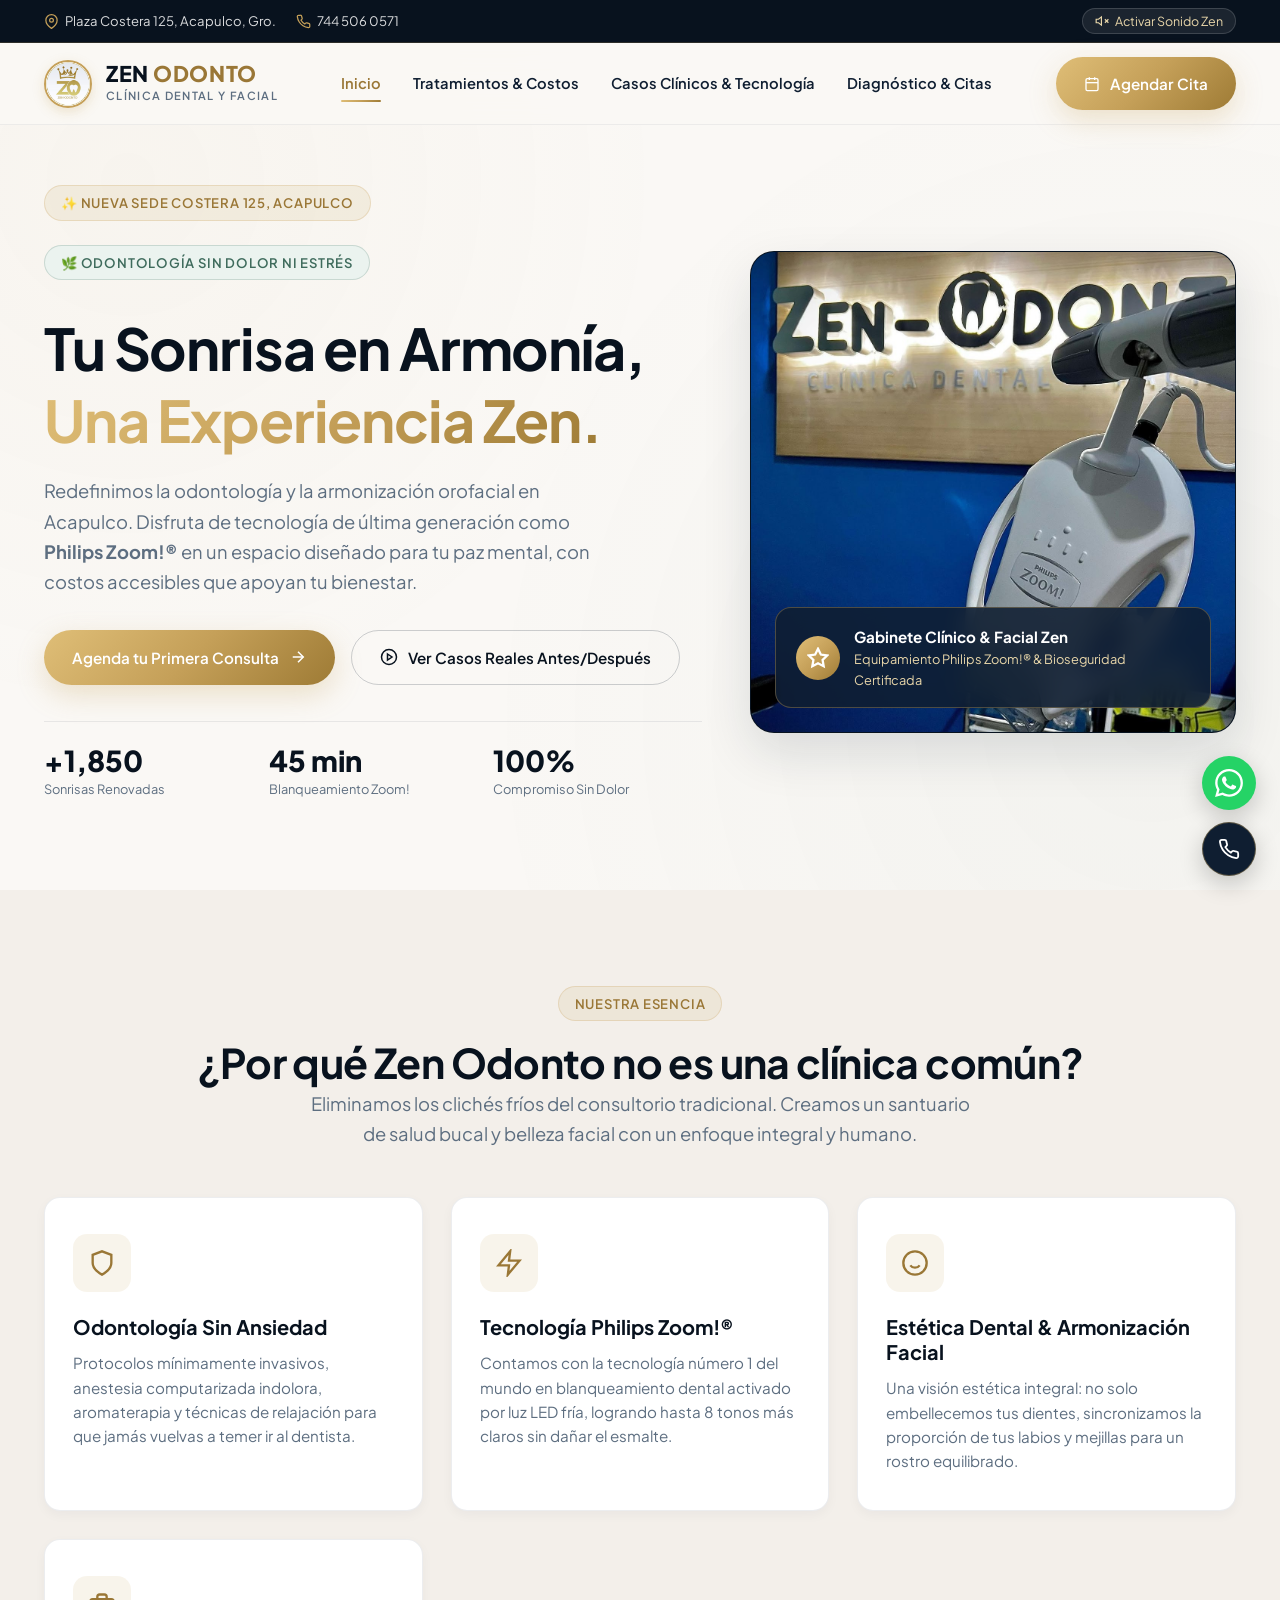
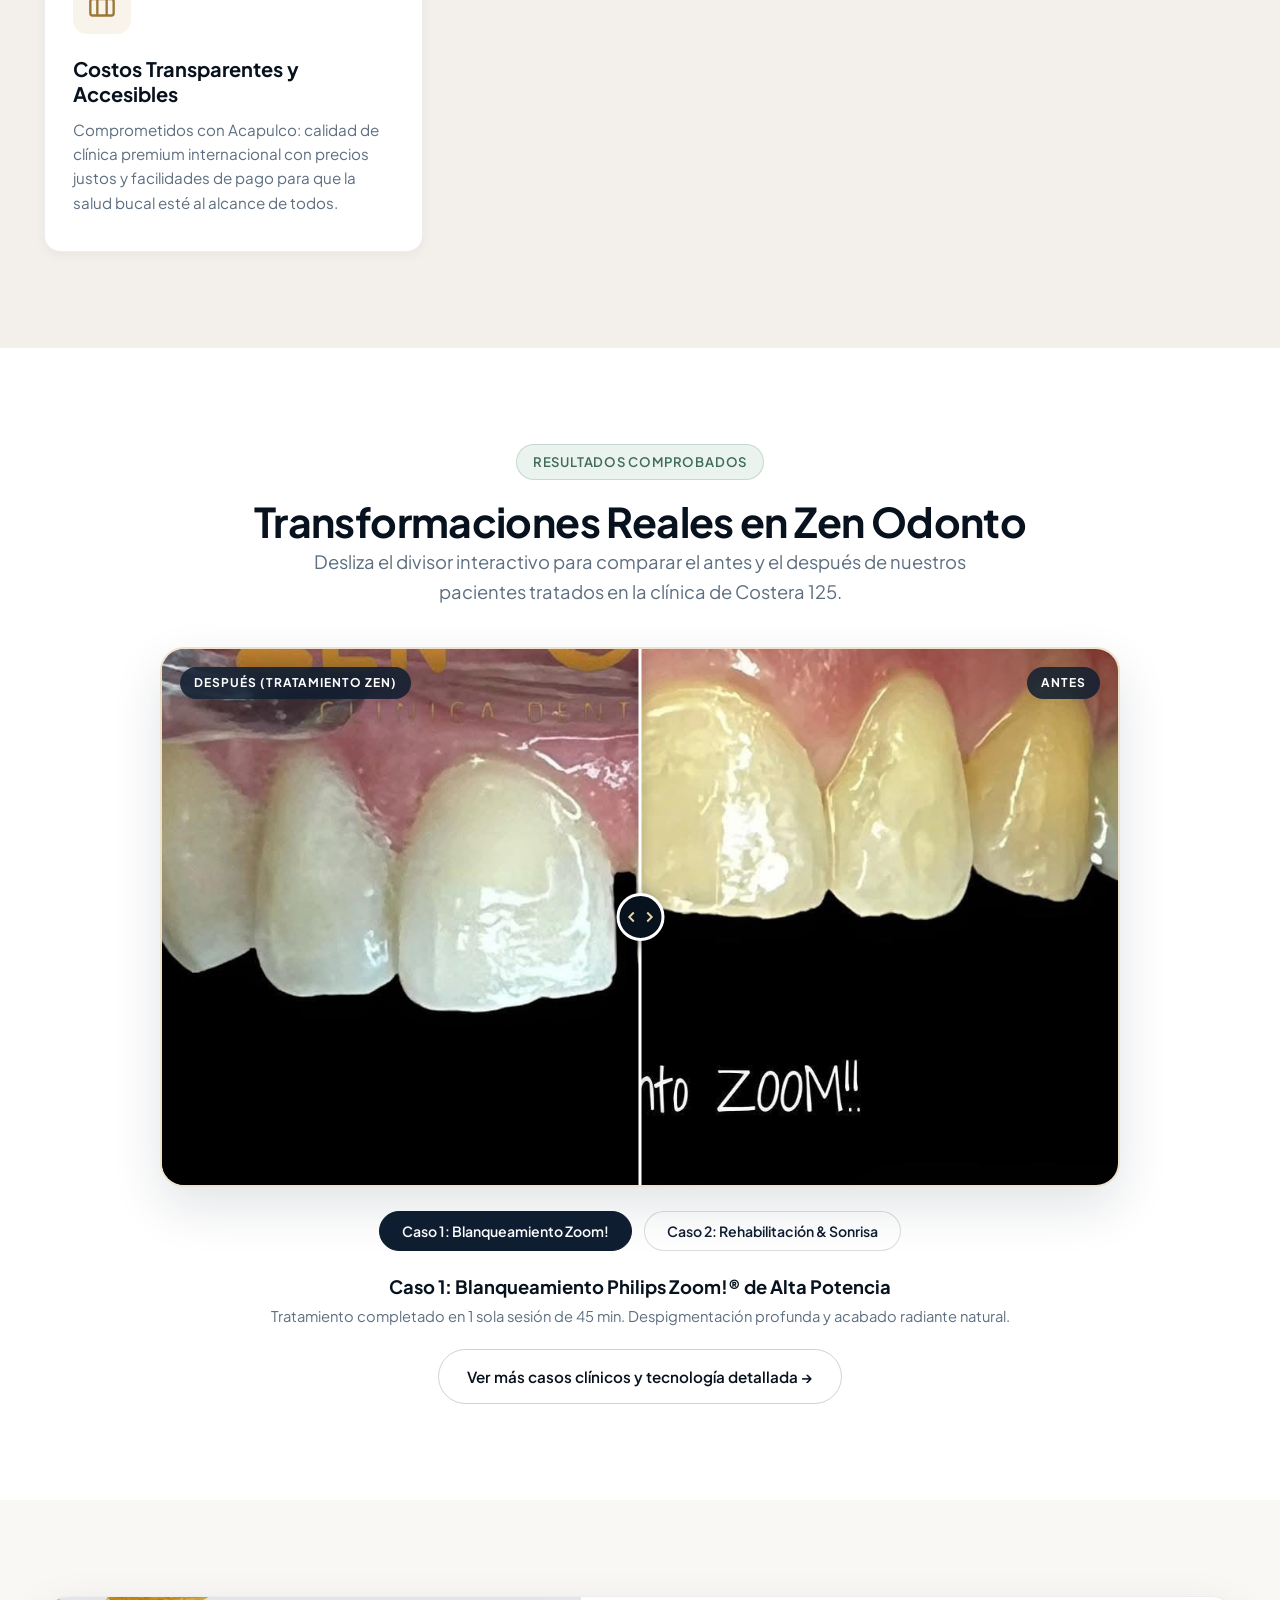
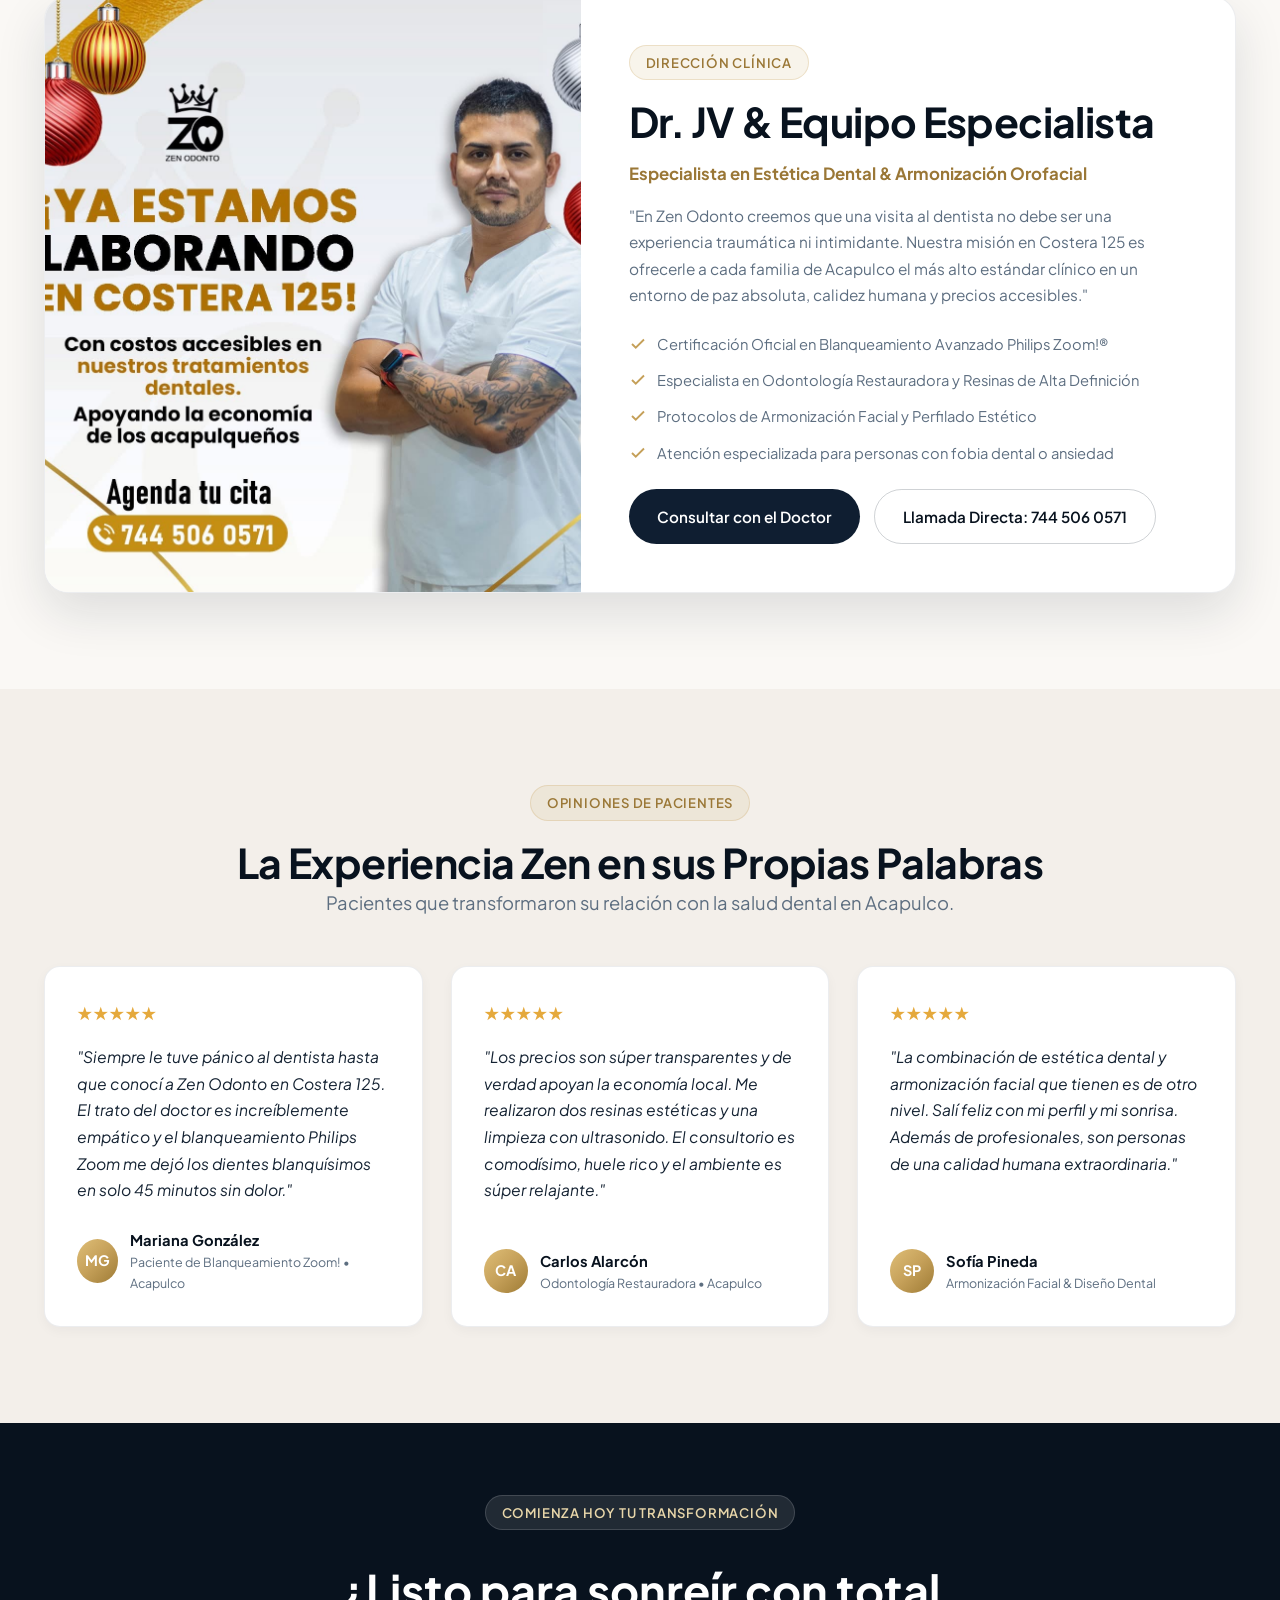
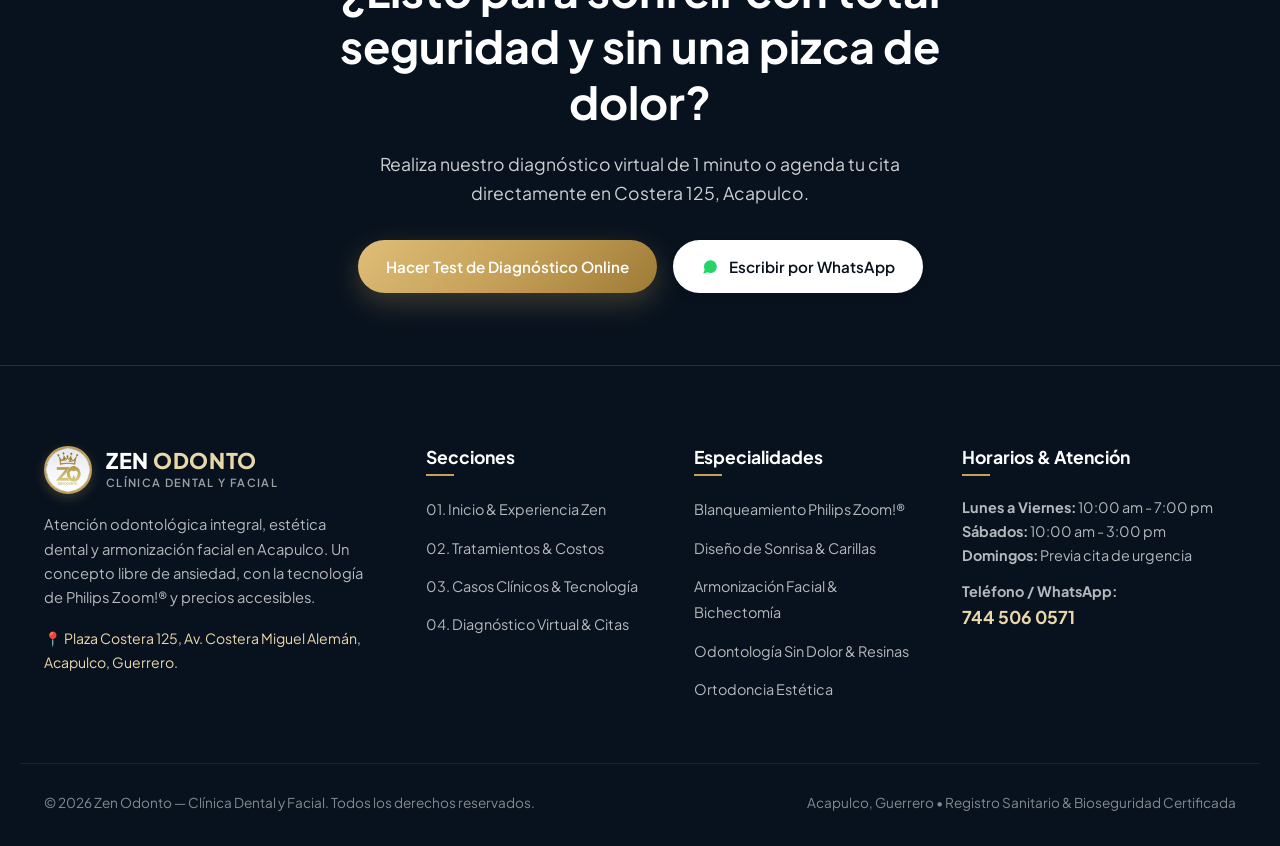
==== index.html @ e6a9284e "feat: initial commit Zen Odonto clinic website with 4 sections, interactive sliders, quote calculato" ====
<!DOCTYPE html>
<html lang="es">
<head>
  <meta charset="UTF-8">
  <meta name="viewport" content="width=device-width, initial-scale=1.0">
  <title>Zen Odonto | Clínica Dental y Facial en Acapulco — Odontología Sin Ansiedad</title>
  <meta name="description" content="Zen Odonto en Costera 125, Acapulco. Odontología moderna, estética dental, blanqueamiento Philips Zoom!® y armonización facial sin dolor ni ansiedad. Costos accesibles.">
  
  <!-- Google Fonts: Plus Jakarta Sans & Playfair Display -->
  <link rel="preconnect" href="https://fonts.googleapis.com">
  <link rel="preconnect" href="https://fonts.gstatic.com" crossorigin>
  <link href="https://fonts.googleapis.com/css2?family=Plus+Jakarta+Sans:wght@300;400;500;600;700;800&family=Playfair+Display:ital,wght@0,600;0,700;1,400&display=swap" rel="stylesheet">
  
  <!-- Master Styles -->
  <link rel="stylesheet" href="assets/css/styles.css">
  <link rel="icon" type="image/jpeg" href="assets/images/logo.jpg">
</head>
<body>

  <!-- Top Announcement Bar -->
  <div class="top-notice-bar">
    <div class="container top-notice-content">
      <div class="notice-items">
        <div class="notice-item">
          <svg width="15" height="15" viewBox="0 0 24 24" fill="none" stroke="currentColor" stroke-width="2"><path d="M21 10c0 7-9 13-9 13s-9-6-9-13a9 9 0 0 1 18 0z"/><circle cx="12" cy="10" r="3"/></svg>
          <span>Plaza Costera 125, Acapulco, Gro.</span>
        </div>
        <div class="notice-item">
          <svg width="15" height="15" viewBox="0 0 24 24" fill="none" stroke="currentColor" stroke-width="2"><path d="M22 16.92v3a2 2 0 0 1-2.18 2 19.79 19.79 0 0 1-8.63-3.07 19.5 19.5 0 0 1-6-6 19.79 19.79 0 0 1-3.07-8.67A2 2 0 0 1 4.11 2h3a2 2 0 0 1 2 1.72 12.84 12.84 0 0 0 .7 2.81 2 2 0 0 1-.45 2.11L8.09 9.91a16 16 0 0 0 6 6l1.27-1.27a2 2 0 0 1 2.11-.45 12.84 12.84 0 0 0 2.81.7A2 2 0 0 1 22 16.92z"/></svg>
          <a href="tel:7445060571">744 506 0571</a>
        </div>
      </div>
      <button class="notice-sound-toggle" id="zenSoundToggle" title="Activa sonidos relajantes de armonía 432Hz">
        <svg width="14" height="14" viewBox="0 0 24 24" fill="none" stroke="currentColor" stroke-width="2"><path d="M11 5L6 9H2v6h4l5 4V5z"/><line x1="23" y1="9" x2="17" y2="15"/><line x1="17" y1="9" x2="23" y2="15"/></svg>
        <span>Activar Sonido Zen</span>
      </button>
    </div>
  </div>

  <!-- Navigation Bar -->
  <header class="site-navbar">
    <div class="container navbar-container">
      <a href="index.html" class="brand-wrapper">
        <img src="assets/images/logo.jpg" alt="Zen Odonto Logo" class="brand-logo-img">
        <div class="brand-text-block">
          <div class="brand-title">ZEN <span>ODONTO</span></div>
          <div class="brand-subtitle">Clínica Dental y Facial</div>
        </div>
      </a>

      <!-- Desktop Nav -->
      <nav class="nav-menu">
        <a href="index.html" class="nav-link active">Inicio</a>
        <a href="tratamientos.html" class="nav-link">Tratamientos & Costos</a>
        <a href="casos-clinicos.html" class="nav-link">Casos Clínicos & Tecnología</a>
        <a href="citas-contacto.html" class="nav-link">Diagnóstico & Citas</a>
      </nav>

      <div class="nav-actions">
        <a href="citas-contacto.html" class="btn btn-primary">
          <svg width="16" height="16" viewBox="0 0 24 24" fill="none" stroke="currentColor" stroke-width="2"><rect x="3" y="4" width="18" height="18" rx="2" ry="2"/><line x1="16" y1="2" x2="16" y2="6"/><line x1="8" y1="2" x2="8" y2="6"/><line x1="3" y1="10" x2="21" y2="10"/></svg>
          <span>Agendar Cita</span>
        </a>
        <button class="hamburger-btn" aria-label="Abrir Menú">
          <svg width="26" height="26" viewBox="0 0 24 24" fill="none" stroke="currentColor" stroke-width="2"><line x1="3" y1="12" x2="21" y2="12"/><line x1="3" y1="6" x2="21" y2="6"/><line x1="3" y1="18" x2="21" y2="18"/></svg>
        </button>
      </div>
    </div>
  </header>

  <!-- Mobile Menu Drawer -->
  <div class="mobile-overlay"></div>
  <aside class="mobile-drawer">
    <div class="drawer-header">
      <div class="brand-wrapper">
        <img src="assets/images/logo.jpg" alt="Zen Odonto" class="brand-logo-img">
        <div class="brand-text-block">
          <div class="brand-title">ZEN <span>ODONTO</span></div>
          <div class="brand-subtitle">Clínica Dental y Facial</div>
        </div>
      </div>
      <button class="drawer-close-btn" style="background:none;border:none;cursor:pointer;color:var(--navy-deep);">
        <svg width="24" height="24" viewBox="0 0 24 24" fill="none" stroke="currentColor" stroke-width="2"><line x1="18" y1="6" x2="6" y2="18"/><line x1="6" y1="6" x2="18" y2="18"/></svg>
      </button>
    </div>
    <ul class="drawer-nav-list">
      <li><a href="index.html" class="drawer-nav-link active"><span>01. Inicio</span> <span>→</span></a></li>
      <li><a href="tratamientos.html" class="drawer-nav-link"><span>02. Tratamientos & Costos</span> <span>→</span></a></li>
      <li><a href="casos-clinicos.html" class="drawer-nav-link"><span>03. Casos Clínicos & Tecnología</span> <span>→</span></a></li>
      <li><a href="citas-contacto.html" class="drawer-nav-link"><span>04. Diagnóstico & Citas</span> <span>→</span></a></li>
    </ul>
    <div style="margin-top: auto; padding-top: 24px;">
      <a href="citas-contacto.html" class="btn btn-primary" style="width: 100%;">Reservar Cita en Costera 125</a>
      <p style="font-size: 0.8rem; color: var(--text-muted); text-align: center; margin-top: 12px;">Tel: 744 506 0571</p>
    </div>
  </aside>

  <!-- HERO SECTION -->
  <section class="hero-home">
    <div class="container hero-grid">
      <div class="hero-content-col">
        <div class="hero-tag-pills">
          <span class="zen-badge">✨ Nueva Sede Costera 125, Acapulco</span>
          <span class="zen-badge badge-sage">🌿 Odontología Sin Dolor ni Estrés</span>
        </div>
        <h1 class="heading-xl">
          Tu Sonrisa en Armonía, <br>
          <span class="hero-title-highlight">Una Experiencia Zen.</span>
        </h1>
        <p class="hero-description">
          Redefinimos la odontología y la armonización orofacial en Acapulco. Disfruta de tecnología de última generación como <strong>Philips Zoom!®</strong> en un espacio diseñado para tu paz mental, con costos accesibles que apoyan tu bienestar.
        </p>

        <div class="hero-cta-group">
          <a href="citas-contacto.html" class="btn btn-primary">
            <span>Agenda tu Primera Consulta</span>
            <svg width="18" height="18" viewBox="0 0 24 24" fill="none" stroke="currentColor" stroke-width="2"><line x1="5" y1="12" x2="19" y2="12"/><polyline points="12 5 19 12 12 19"/></svg>
          </a>
          <a href="casos-clinicos.html" class="btn btn-outline">
            <svg width="18" height="18" viewBox="0 0 24 24" fill="none" stroke="currentColor" stroke-width="2"><circle cx="12" cy="12" r="10"/><polygon points="10 8 16 12 10 16 10 8"/></svg>
            <span>Ver Casos Reales Antes/Después</span>
          </a>
        </div>

        <div class="hero-stats-row">
          <div class="stat-item">
            <span class="stat-num">+1,850</span>
            <span class="stat-label">Sonrisas Renovadas</span>
          </div>
          <div class="stat-item">
            <span class="stat-num">45 min</span>
            <span class="stat-label">Blanqueamiento Zoom!</span>
          </div>
          <div class="stat-item">
            <span class="stat-num">100%</span>
            <span class="stat-label">Compromiso Sin Dolor</span>
          </div>
        </div>
      </div>

      <div class="hero-visual-col">
        <div class="hero-visual-card">
          <img src="assets/images/clinic-interior.jpg" alt="Instalaciones Zen Odonto Costera 125 con Lámpara Philips Zoom" class="hero-main-img">
          <div class="hero-floating-badge">
            <div class="badge-icon-box">
              <svg width="22" height="22" viewBox="0 0 24 24" fill="none" stroke="currentColor" stroke-width="2.5"><polygon points="12 2 15.09 8.26 22 9.27 17 14.14 18.18 21.02 12 17.77 5.82 21.02 7 14.14 2 9.27 8.91 8.26 12 2"/></svg>
            </div>
            <div>
              <div class="badge-text-title">Gabinete Clínico & Facial Zen</div>
              <div class="badge-text-sub">Equipamiento Philips Zoom!® & Bioseguridad Certificada</div>
            </div>
          </div>
        </div>
      </div>
    </div>
  </section>

  <!-- FILOSOFÍA ZEN: 4 PILARES QUE NOS DIFERENCIAN -->
  <section class="section-padding" style="background: var(--canvas-alt);">
    <div class="container">
      <div class="text-center">
        <span class="zen-badge">Nuestra Esencia</span>
        <h2 class="heading-lg">¿Por qué Zen Odonto no es una clínica común?</h2>
        <p class="lead-text">
          Eliminamos los clichés fríos del consultorio tradicional. Creamos un santuario de salud bucal y belleza facial con un enfoque integral y humano.
        </p>
      </div>

      <div class="zen-pillars-grid">
        <div class="pillar-card">
          <div class="pillar-icon-box">
            <svg width="28" height="28" viewBox="0 0 24 24" fill="none" stroke="currentColor" stroke-width="2"><path d="M12 22s8-4 8-10V5l-8-3-8 3v7c0 6 8 10 8 10z"/></svg>
          </div>
          <h3 class="pillar-title">Odontología Sin Ansiedad</h3>
          <p class="pillar-desc">
            Protocolos mínimamente invasivos, anestesia computarizada indolora, aromaterapia y técnicas de relajación para que jamás vuelvas a temer ir al dentista.
          </p>
        </div>

        <div class="pillar-card">
          <div class="pillar-icon-box">
            <svg width="28" height="28" viewBox="0 0 24 24" fill="none" stroke="currentColor" stroke-width="2"><polygon points="13 2 3 14 12 14 11 22 21 10 12 10 13 2"/></svg>
          </div>
          <h3 class="pillar-title">Tecnología Philips Zoom!®</h3>
          <p class="pillar-desc">
            Contamos con la tecnología número 1 del mundo en blanqueamiento dental activado por luz LED fría, logrando hasta 8 tonos más claros sin dañar el esmalte.
          </p>
        </div>

        <div class="pillar-card">
          <div class="pillar-icon-box">
            <svg width="28" height="28" viewBox="0 0 24 24" fill="none" stroke="currentColor" stroke-width="2"><circle cx="12" cy="12" r="10"/><path d="M8 14s1.5 2 4 2 4-2 4-2"/><line x1="9" y1="9" x2="9.01" y2="9"/><line x1="15" y1="9" x2="15.01" y2="9"/></svg>
          </div>
          <h3 class="pillar-title">Estética Dental & Armonización Facial</h3>
          <p class="pillar-desc">
            Una visión estética integral: no solo embellecemos tus dientes, sincronizamos la proporción de tus labios y mejillas para un rostro equilibrado.
          </p>
        </div>

        <div class="pillar-card">
          <div class="pillar-icon-box">
            <svg width="28" height="28" viewBox="0 0 24 24" fill="none" stroke="currentColor" stroke-width="2"><rect x="2" y="7" width="20" height="14" rx="2" ry="2"/><path d="M16 21V5a2 2 0 0 0-2-2h-4a2 2 0 0 0-2 2v16"/></svg>
          </div>
          <h3 class="pillar-title">Costos Transparentes y Accesibles</h3>
          <p class="pillar-desc">
            Comprometidos con Acapulco: calidad de clínica premium internacional con precios justos y facilidades de pago para que la salud bucal esté al alcance de todos.
          </p>
        </div>
      </div>
    </div>
  </section>

  <!-- INTERACTIVE SPOTLIGHT: ANTES Y DESPUÉS PREVIEW -->
  <section class="section-padding ba-section">
    <div class="container">
      <div class="text-center" style="margin-bottom: 40px;">
        <span class="zen-badge badge-sage">Resultados Comprobados</span>
        <h2 class="heading-lg">Transformaciones Reales en Zen Odonto</h2>
        <p class="lead-text">
          Desliza el divisor interactivo para comparar el antes y el después de nuestros pacientes tratados en la clínica de Costera 125.
        </p>
      </div>

      <div class="ba-container-wrapper">
        <div class="ba-slider-container" id="baSliderContainer">
          <img src="assets/images/case1-before.jpg" alt="Antes del tratamiento dental" class="ba-image ba-image-before">
          <div class="ba-image-after-wrap">
            <img src="assets/images/case1-after.jpg" alt="Después del tratamiento dental" class="ba-image ba-image-after">
          </div>
          <div class="ba-divider">
            <div class="ba-handle">
              <svg width="18" height="18" viewBox="0 0 24 24" fill="none" stroke="currentColor" stroke-width="2.5"><polyline points="15 18 9 12 15 6"/></svg>
              <svg width="18" height="18" viewBox="0 0 24 24" fill="none" stroke="currentColor" stroke-width="2.5"><polyline points="9 18 15 12 9 6"/></svg>
            </div>
          </div>
          <span class="ba-label ba-label-after">DESPUÉS (TRATAMIENTO ZEN)</span>
          <span class="ba-label ba-label-before">ANTES</span>
        </div>

        <div class="ba-cases-nav">
          <button class="ba-case-btn active" 
                  data-before="assets/images/case1-before.jpg" 
                  data-after="assets/images/case1-after.jpg"
                  data-title="Caso 1: Blanqueamiento Philips Zoom!® de Alta Potencia"
                  data-desc="Tratamiento completado en 1 sola sesión de 45 min. Despigmentación profunda y acabado radiante natural.">
            Caso 1: Blanqueamiento Zoom!
          </button>
          <button class="ba-case-btn" 
                  data-before="assets/images/case2-before.jpg" 
                  data-after="assets/images/case2-after.jpg"
                  data-title="Caso 2: Rehabilitación Estética & Limpieza Profunda"
                  data-desc="Corrección de encías, eliminación de sarro subgingival y aclaramiento dental integral.">
            Caso 2: Rehabilitación & Sonrisa
          </button>
        </div>

        <div style="text-align: center; margin-top: 24px;">
          <h4 id="baCaseTitle" style="font-size: 1.15rem; color: var(--navy-deep); margin-bottom: 6px;">Caso 1: Blanqueamiento Philips Zoom!® de Alta Potencia</h4>
          <p id="baCaseDesc" style="font-size: 0.92rem; color: var(--text-muted); margin-bottom: 20px;">Tratamiento completado en 1 sola sesión de 45 min. Despigmentación profunda y acabado radiante natural.</p>
          <a href="casos-clinicos.html" class="btn btn-outline">Ver más casos clínicos y tecnología detallada →</a>
        </div>
      </div>
    </div>
  </section>

  <!-- CONOCE AL DOCTOR & EQUIPO ZEN -->
  <section class="section-padding" style="background: var(--canvas-bg);">
    <div class="container">
      <div class="dr-feature-card">
        <div class="dr-img-container">
          <img src="assets/images/dr-white.jpg" alt="Doctor Especialista en Zen Odonto Costera 125 Acapulco">
        </div>
        <div class="dr-info-content">
          <span class="zen-badge">Dirección Clínica</span>
          <h2 class="heading-lg" style="margin-bottom: 12px;">Dr. JV & Equipo Especialista</h2>
          <p style="color: var(--gold-dark); font-weight: 700; font-size: 1.05rem; margin-bottom: 16px;">
            Especialista en Estética Dental & Armonización Orofacial
          </p>
          <p style="color: var(--text-muted); font-size: 0.96rem; line-height: 1.7; margin-bottom: 20px;">
            "En Zen Odonto creemos que una visita al dentista no debe ser una experiencia traumática ni intimidante. Nuestra misión en Costera 125 es ofrecerle a cada familia de Acapulco el más alto estándar clínico en un entorno de paz absoluta, calidez humana y precios accesibles."
          </p>

          <div class="dr-credentials-list">
            <div class="dr-cred-item">
              <svg width="18" height="18" viewBox="0 0 24 24" fill="none" stroke="currentColor" stroke-width="2.5"><polyline points="20 6 9 17 4 12"/></svg>
              <span>Certificación Oficial en Blanqueamiento Avanzado Philips Zoom!®</span>
            </div>
            <div class="dr-cred-item">
              <svg width="18" height="18" viewBox="0 0 24 24" fill="none" stroke="currentColor" stroke-width="2.5"><polyline points="20 6 9 17 4 12"/></svg>
              <span>Especialista en Odontología Restauradora y Resinas de Alta Definición</span>
            </div>
            <div class="dr-cred-item">
              <svg width="18" height="18" viewBox="0 0 24 24" fill="none" stroke="currentColor" stroke-width="2.5"><polyline points="20 6 9 17 4 12"/></svg>
              <span>Protocolos de Armonización Facial y Perfilado Estético</span>
            </div>
            <div class="dr-cred-item">
              <svg width="18" height="18" viewBox="0 0 24 24" fill="none" stroke="currentColor" stroke-width="2.5"><polyline points="20 6 9 17 4 12"/></svg>
              <span>Atención especializada para personas con fobia dental o ansiedad</span>
            </div>
          </div>

          <div style="display: flex; gap: 14px; flex-wrap: wrap;">
            <a href="citas-contacto.html" class="btn btn-navy">Consultar con el Doctor</a>
            <a href="tel:7445060571" class="btn btn-outline">Llamada Directa: 744 506 0571</a>
          </div>
        </div>
      </div>
    </div>
  </section>

  <!-- TESTIMONIOS VERIFICADOS DE PACIENTES -->
  <section class="section-padding" style="background: var(--canvas-alt);">
    <div class="container">
      <div class="text-center" style="margin-bottom: 48px;">
        <span class="zen-badge">Opiniones de Pacientes</span>
        <h2 class="heading-lg">La Experiencia Zen en sus Propias Palabras</h2>
        <p class="lead-text">Pacientes que transformaron su relación con la salud dental en Acapulco.</p>
      </div>

      <div class="testimonials-grid">
        <div class="testi-card">
          <div>
            <div class="testi-stars">★★★★★</div>
            <p class="testi-quote">
              "Siempre le tuve pánico al dentista hasta que conocí a Zen Odonto en Costera 125. El trato del doctor es increíblemente empático y el blanqueamiento Philips Zoom me dejó los dientes blanquísimos en solo 45 minutos sin dolor."
            </p>
          </div>
          <div class="testi-author">
            <div class="testi-avatar">MG</div>
            <div>
              <div class="testi-author-name">Mariana González</div>
              <div class="testi-author-meta">Paciente de Blanqueamiento Zoom! • Acapulco</div>
            </div>
          </div>
        </div>

        <div class="testi-card">
          <div>
            <div class="testi-stars">★★★★★</div>
            <p class="testi-quote">
              "Los precios son súper transparentes y de verdad apoyan la economía local. Me realizaron dos resinas estéticas y una limpieza con ultrasonido. El consultorio es comodísimo, huele rico y el ambiente es súper relajante."
            </p>
          </div>
          <div class="testi-author">
            <div class="testi-avatar">CA</div>
            <div>
              <div class="testi-author-name">Carlos Alarcón</div>
              <div class="testi-author-meta">Odontología Restauradora • Acapulco</div>
            </div>
          </div>
        </div>

        <div class="testi-card">
          <div>
            <div class="testi-stars">★★★★★</div>
            <p class="testi-quote">
              "La combinación de estética dental y armonización facial que tienen es de otro nivel. Salí feliz con mi perfil y mi sonrisa. Además de profesionales, son personas de una calidad humana extraordinaria."
            </p>
          </div>
          <div class="testi-author">
            <div class="testi-avatar">SP</div>
            <div>
              <div class="testi-author-name">Sofía Pineda</div>
              <div class="testi-author-meta">Armonización Facial & Diseño Dental</div>
            </div>
          </div>
        </div>
      </div>
    </div>
  </section>

  <!-- BANNER CTA FINAL -->
  <section style="background: var(--navy-deep); color: #FFFFFF; padding: 72px 0; text-align: center;">
    <div class="container">
      <span class="zen-badge badge-dark">Comienza Hoy Tu Transformación</span>
      <h2 style="color: #FFFFFF; font-size: clamp(2rem, 3.5vw, 2.8rem); margin: 16px auto 20px; max-width: 720px;">
        ¿Listo para sonreír con total seguridad y sin una pizca de dolor?
      </h2>
      <p style="color: rgba(255, 255, 255, 0.8); font-size: 1.1rem; max-width: 600px; margin: 0 auto 32px;">
        Realiza nuestro diagnóstico virtual de 1 minuto o agenda tu cita directamente en Costera 125, Acapulco.
      </p>
      <div style="display: flex; justify-content: center; gap: 16px; flex-wrap: wrap;">
        <a href="citas-contacto.html" class="btn btn-primary">Hacer Test de Diagnóstico Online</a>
        <a href="https://wa.me/527445060571?text=Hola%20Zen%20Odonto,%20deseo%20agendar%20una%20cita%20en%20Costera%20125" target="_blank" class="btn btn-white">
          <svg width="18" height="18" viewBox="0 0 24 24" fill="#25D366"><path d="M21 11.5a8.38 8.38 0 0 1-.9 3.8 8.5 8.5 0 0 1-7.6 4.7 8.38 8.38 0 0 1-3.8-.9L3 21l1.9-5.7a8.38 8.38 0 0 1-.9-3.8 8.5 8.5 0 0 1 4.7-7.6 8.38 8.38 0 0 1 3.8-.9h.5a8.48 8.48 0 0 1 8 8v.5z"/></svg>
          <span>Escribir por WhatsApp</span>
        </a>
      </div>
    </div>
  </section>

  <!-- FOOTER -->
  <footer class="site-footer">
    <div class="container footer-grid">
      <div class="footer-brand">
        <div class="brand-wrapper">
          <img src="assets/images/logo.jpg" alt="Zen Odonto" class="brand-logo-img">
          <div class="brand-text-block">
            <div class="brand-title" style="color:#FFF;">ZEN <span style="color:var(--gold-light);">ODONTO</span></div>
            <div class="brand-subtitle" style="color:rgba(255,255,255,0.6);">Clínica Dental y Facial</div>
          </div>
        </div>
        <p>
          Atención odontológica integral, estética dental y armonización facial en Acapulco. Un concepto libre de ansiedad, con la tecnología de Philips Zoom!® y precios accesibles.
        </p>
        <div style="font-size: 0.88rem; color: var(--gold-light);">
          📍 Plaza Costera 125, Av. Costera Miguel Alemán, Acapulco, Guerrero.
        </div>
      </div>

      <div>
        <h4 class="footer-title">Secciones</h4>
        <ul class="footer-links">
          <li><a href="index.html">01. Inicio & Experiencia Zen</a></li>
          <li><a href="tratamientos.html">02. Tratamientos & Costos</a></li>
          <li><a href="casos-clinicos.html">03. Casos Clínicos & Tecnología</a></li>
          <li><a href="citas-contacto.html">04. Diagnóstico Virtual & Citas</a></li>
        </ul>
      </div>

      <div>
        <h4 class="footer-title">Especialidades</h4>
        <ul class="footer-links">
          <li><a href="tratamientos.html">Blanqueamiento Philips Zoom!®</a></li>
          <li><a href="tratamientos.html">Diseño de Sonrisa & Carillas</a></li>
          <li><a href="tratamientos.html">Armonización Facial & Bichectomía</a></li>
          <li><a href="tratamientos.html">Odontología Sin Dolor & Resinas</a></li>
          <li><a href="tratamientos.html">Ortodoncia Estética</a></li>
        </ul>
      </div>

      <div>
        <h4 class="footer-title">Horarios & Atención</h4>
        <p style="color: rgba(255,255,255,0.7); font-size: 0.9rem; margin-bottom: 12px;">
          <strong>Lunes a Viernes:</strong> 10:00 am - 7:00 pm<br>
          <strong>Sábados:</strong> 10:00 am - 3:00 pm<br>
          <strong>Domingos:</strong> Previa cita de urgencia
        </p>
        <p style="font-size: 0.9rem; color: rgba(255,255,255,0.7);">
          <strong>Teléfono / WhatsApp:</strong><br>
          <a href="tel:7445060571" style="color: var(--gold-light); font-weight: 700; font-size: 1.1rem;">744 506 0571</a>
        </p>
      </div>
    </div>

    <div class="container footer-bottom">
      <div>&copy; 2026 Zen Odonto — Clínica Dental y Facial. Todos los derechos reservados.</div>
      <div>Acapulco, Guerrero • Registro Sanitario & Bioseguridad Certificada</div>
    </div>
  </footer>

  <!-- FLOATING ACTIONS -->
  <div class="floating-actions">
    <a href="https://wa.me/527445060571?text=Hola%20Zen%20Odonto,%20quisiera%20pedir%20informes%20de%20sus%20servicios" target="_blank" class="float-btn float-whatsapp" aria-label="WhatsApp Zen Odonto">
      <svg width="28" height="28" viewBox="0 0 24 24" fill="currentColor"><path d="M.057 24l1.687-6.163c-1.041-1.804-1.588-3.849-1.587-5.946.003-6.556 5.338-11.891 11.893-11.891 3.181.001 6.167 1.24 8.413 3.488 2.245 2.248 3.481 5.236 3.48 8.414-.003 6.557-5.338 11.892-11.893 11.892-1.99-.001-3.951-.5-5.688-1.448l-6.305 1.654zm6.597-3.807c1.676.995 3.276 1.591 5.392 1.592 5.448 0 9.886-4.434 9.889-9.885.002-5.462-4.415-9.89-9.881-9.892-5.452 0-9.887 4.434-9.889 9.884-.001 2.225.651 3.891 1.746 5.634l-.999 3.648 3.742-.981zm11.387-5.464c-.074-.124-.272-.198-.57-.347-.297-.149-1.758-.868-2.031-.967-.272-.099-.47-.149-.669.149-.198.297-.768.967-.941 1.165-.173.198-.347.223-.644.074-.297-.149-1.255-.462-2.39-1.475-.883-.788-1.48-1.761-1.653-2.059-.173-.297-.018-.458.13-.606.134-.133.297-.347.446-.521.151-.172.2-.296.3-.495.099-.198.05-.372-.025-.521-.075-.148-.669-1.611-.916-2.206-.242-.579-.487-.501-.669-.51l-.57-.01c-.198 0-.52.074-.792.372s-1.04 1.016-1.04 2.479 1.065 2.876 1.213 3.074c.149.198 2.095 3.2 5.076 4.487.709.306 1.263.489 1.694.626.712.226 1.36.194 1.872.118.571-.085 1.758-.719 2.006-1.413.248-.695.248-1.29.173-1.414z"/></svg>
      <span class="float-tooltip">Hablar por WhatsApp</span>
    </a>
    <a href="tel:7445060571" class="float-btn float-call" aria-label="Llamar a Zen Odonto">
      <svg width="22" height="22" viewBox="0 0 24 24" fill="none" stroke="currentColor" stroke-width="2"><path d="M22 16.92v3a2 2 0 0 1-2.18 2 19.79 19.79 0 0 1-8.63-3.07 19.5 19.5 0 0 1-6-6 19.79 19.79 0 0 1-3.07-8.67A2 2 0 0 1 4.11 2h3a2 2 0 0 1 2 1.72 12.84 12.84 0 0 0 .7 2.81 2 2 0 0 1-.45 2.11L8.09 9.91a16 16 0 0 0 6 6l1.27-1.27a2 2 0 0 1 2.11-.45 12.84 12.84 0 0 0 2.81.7A2 2 0 0 1 22 16.92z"/></svg>
      <span class="float-tooltip">Llamar: 744 506 0571</span>
    </a>
  </div>

  <!-- Scripts -->
  <script src="assets/js/main.js"></script>
  <script src="assets/js/slider.js"></script>
</body>
</html>
---- assets/css/styles.css ----
/* ==========================================================================
   ZEN ODONTO — CLÍNICA DENTAL Y FACIAL
   Design System & Master Stylesheet
   Aesthetic: Zen Organic Minimalist + Contemporary Medical Luxury
   ========================================================================== */

:root {
  /* Color Palette */
  --gold-primary: #C5A059;
  --gold-light: #E9D7AA;
  --gold-dark: #9A7736;
  --gold-gradient: linear-gradient(135deg, #DFBE77 0%, #C5A059 50%, #9E7B35 100%);
  --gold-glow: rgba(197, 160, 89, 0.35);

  --navy-deep: #08121E;
  --navy-primary: #0F1E31;
  --navy-surface: #162B45;
  --navy-border: rgba(197, 160, 89, 0.25);

  --canvas-bg: #FAF8F5;
  --canvas-alt: #F3EFEA;
  --card-bg: #FFFFFF;
  --card-border: rgba(15, 30, 49, 0.08);

  --sage-accent: #3E6B5C;
  --sage-soft: #EBF3EF;
  --sage-light: #F2F7F4;

  --text-main: #142232;
  --text-muted: #5D6E80;
  --text-light: #8E9FAA;
  --text-white: #FFFFFF;

  /* Typography */
  --font-heading: 'Plus Jakarta Sans', -apple-system, BlinkMacSystemFont, 'Segoe UI', Roboto, sans-serif;
  --font-serif: 'Playfair Display', Georgia, serif;
  --font-body: 'Plus Jakarta Sans', -apple-system, BlinkMacSystemFont, 'Segoe UI', Roboto, sans-serif;

  /* Elevations & Effects */
  --shadow-sm: 0 4px 12px rgba(15, 30, 49, 0.04);
  --shadow-md: 0 10px 30px rgba(15, 30, 49, 0.08);
  --shadow-lg: 0 20px 50px rgba(15, 30, 49, 0.12);
  --shadow-gold: 0 10px 28px rgba(197, 160, 89, 0.28);
  --glass-bg: rgba(255, 255, 255, 0.85);
  --glass-border: rgba(255, 255, 255, 0.6);
  --radius-sm: 8px;
  --radius-md: 16px;
  --radius-lg: 24px;
  --radius-pill: 9999px;

  --transition: all 0.3s cubic-bezier(0.25, 0.8, 0.25, 1);
}

/* Base Reset */
*, *::before, *::after {
  box-sizing: border-box;
  margin: 0;
  padding: 0;
}

html {
  scroll-behavior: smooth;
  font-size: 16px;
  -webkit-font-smoothing: antialiased;
}

body {
  font-family: var(--font-body);
  background-color: var(--canvas-bg);
  color: var(--text-main);
  line-height: 1.65;
  overflow-x: hidden;
  position: relative;
}

/* Background Atmosphere */
body::before {
  content: '';
  position: fixed;
  top: 0;
  left: 0;
  width: 100vw;
  height: 100vh;
  background: 
    radial-gradient(circle at 10% 20%, rgba(197, 160, 89, 0.04) 0%, transparent 40%),
    radial-gradient(circle at 90% 80%, rgba(62, 107, 92, 0.04) 0%, transparent 50%);
  pointer-events: none;
  z-index: -1;
}

img {
  max-width: 100%;
  height: auto;
  display: block;
}

a {
  text-decoration: none;
  color: inherit;
  transition: var(--transition);
}

ul {
  list-style: none;
}

button, input, select, textarea {
  font-family: inherit;
}

/* Utility Layout */
.container {
  width: 100%;
  max-width: 1240px;
  margin: 0 auto;
  padding: 0 24px;
}

.section-padding {
  padding: 96px 0;
}

.text-center { text-align: center; }
.text-gold { color: var(--gold-primary); }
.text-sage { color: var(--sage-accent); }

/* Editorial Badge */
.zen-badge {
  display: inline-flex;
  align-items: center;
  gap: 8px;
  padding: 6px 16px;
  border-radius: var(--radius-pill);
  background: rgba(197, 160, 89, 0.12);
  color: var(--gold-dark);
  font-size: 0.82rem;
  font-weight: 600;
  letter-spacing: 0.06em;
  text-transform: uppercase;
  margin-bottom: 16px;
  border: 1px solid rgba(197, 160, 89, 0.25);
}

.zen-badge.badge-sage {
  background: var(--sage-soft);
  color: var(--sage-accent);
  border-color: rgba(62, 107, 92, 0.2);
}

.zen-badge.badge-dark {
  background: rgba(255, 255, 255, 0.1);
  color: var(--gold-light);
  border-color: rgba(255, 255, 255, 0.15);
}

/* Headings */
h1, h2, h3, h4 {
  font-family: var(--font-heading);
  color: var(--navy-deep);
  font-weight: 700;
  line-height: 1.25;
}

.heading-xl {
  font-size: clamp(2.4rem, 4.5vw, 3.8rem);
  letter-spacing: -0.02em;
}

.heading-lg {
  font-size: clamp(1.9rem, 3.2vw, 2.75rem);
  letter-spacing: -0.015em;
}

.heading-md {
  font-size: clamp(1.35rem, 2vw, 1.75rem);
}

.lead-text {
  font-size: 1.15rem;
  color: var(--text-muted);
  max-width: 680px;
  margin: 0 auto;
}

/* Buttons */
.btn {
  display: inline-flex;
  align-items: center;
  justify-content: center;
  gap: 10px;
  padding: 14px 28px;
  border-radius: var(--radius-pill);
  font-size: 0.95rem;
  font-weight: 600;
  cursor: pointer;
  transition: var(--transition);
  border: none;
}

.btn-primary {
  background: var(--gold-gradient);
  color: #FFFFFF;
  box-shadow: var(--shadow-gold);
}

.btn-primary:hover {
  transform: translateY(-2px);
  box-shadow: 0 14px 32px rgba(197, 160, 89, 0.42);
  filter: brightness(1.05);
}

.btn-navy {
  background: var(--navy-primary);
  color: #FFFFFF;
}

.btn-navy:hover {
  background: var(--navy-deep);
  transform: translateY(-2px);
  box-shadow: var(--shadow-md);
}

.btn-outline {
  background: transparent;
  color: var(--navy-deep);
  border: 1.5px solid rgba(15, 30, 49, 0.2);
}

.btn-outline:hover {
  border-color: var(--gold-primary);
  color: var(--gold-dark);
  background: rgba(197, 160, 89, 0.05);
}

.btn-white {
  background: #FFFFFF;
  color: var(--navy-deep);
  box-shadow: var(--shadow-sm);
}

.btn-white:hover {
  background: var(--gold-light);
  transform: translateY(-2px);
}

/* ==========================================================================
   NAVIGATION BAR
   ========================================================================== */
.top-notice-bar {
  background: var(--navy-deep);
  color: #FFFFFF;
  padding: 8px 0;
  font-size: 0.82rem;
  border-bottom: 1px solid rgba(197, 160, 89, 0.2);
}

.top-notice-content {
  display: flex;
  justify-content: space-between;
  align-items: center;
  flex-wrap: wrap;
  gap: 12px;
}

.notice-items {
  display: flex;
  align-items: center;
  gap: 20px;
}

.notice-item {
  display: flex;
  align-items: center;
  gap: 6px;
  color: rgba(255, 255, 255, 0.85);
}

.notice-item svg {
  color: var(--gold-primary);
}

.notice-sound-toggle {
  background: rgba(255, 255, 255, 0.08);
  border: 1px solid rgba(255, 255, 255, 0.15);
  color: var(--gold-light);
  padding: 4px 12px;
  border-radius: var(--radius-pill);
  cursor: pointer;
  display: flex;
  align-items: center;
  gap: 6px;
  font-size: 0.78rem;
  transition: var(--transition);
}

.notice-sound-toggle:hover {
  background: rgba(197, 160, 89, 0.25);
  color: #FFFFFF;
}

.site-navbar {
  position: sticky;
  top: 0;
  z-index: 1000;
  background: rgba(250, 248, 245, 0.92);
  backdrop-filter: blur(20px);
  -webkit-backdrop-filter: blur(20px);
  border-bottom: 1px solid rgba(15, 30, 49, 0.06);
  padding: 14px 0;
  transition: var(--transition);
}

.site-navbar.scrolled {
  box-shadow: 0 8px 24px rgba(15, 30, 49, 0.06);
  padding: 10px 0;
}

.navbar-container {
  display: flex;
  align-items: center;
  justify-content: space-between;
  gap: 24px;
}

.brand-wrapper {
  display: flex;
  align-items: center;
  gap: 14px;
}

.brand-logo-img {
  width: 48px;
  height: 48px;
  border-radius: 50%;
  object-fit: cover;
  border: 2px solid var(--gold-primary);
  box-shadow: 0 4px 12px rgba(197, 160, 89, 0.25);
}

.brand-text-block {
  display: flex;
  flex-direction: column;
}

.brand-title {
  font-size: 1.35rem;
  font-weight: 800;
  letter-spacing: 0.03em;
  color: var(--navy-deep);
  line-height: 1.1;
  display: flex;
  align-items: center;
  gap: 4px;
}

.brand-title span {
  color: var(--gold-dark);
}

.brand-subtitle {
  font-size: 0.7rem;
  letter-spacing: 0.12em;
  text-transform: uppercase;
  color: var(--text-muted);
  font-weight: 600;
}

/* Navigation Links */
.nav-menu {
  display: flex;
  align-items: center;
  gap: 32px;
}

.nav-link {
  font-size: 0.92rem;
  font-weight: 600;
  color: var(--navy-primary);
  position: relative;
  padding: 6px 0;
}

.nav-link::after {
  content: '';
  position: absolute;
  bottom: 0;
  left: 0;
  width: 0%;
  height: 2px;
  background: var(--gold-gradient);
  transition: var(--transition);
  border-radius: 2px;
}

.nav-link:hover,
.nav-link.active {
  color: var(--gold-dark);
}

.nav-link.active::after,
.nav-link:hover::after {
  width: 100%;
}

.nav-actions {
  display: flex;
  align-items: center;
  gap: 14px;
}

.hamburger-btn {
  display: none;
  background: none;
  border: none;
  cursor: pointer;
  padding: 8px;
  color: var(--navy-deep);
}

/* Mobile Drawer */
.mobile-drawer {
  position: fixed;
  top: 0;
  right: -100%;
  width: 82%;
  max-width: 380px;
  height: 100vh;
  background: #FFFFFF;
  box-shadow: -10px 0 40px rgba(0, 0, 0, 0.18);
  z-index: 1001;
  transition: right 0.4s cubic-bezier(0.16, 1, 0.3, 1);
  padding: 32px 24px;
  display: flex;
  flex-direction: column;
}

.mobile-drawer.open {
  right: 0;
}

.mobile-overlay {
  position: fixed;
  inset: 0;
  background: rgba(8, 18, 30, 0.5);
  backdrop-filter: blur(4px);
  z-index: 1000;
  opacity: 0;
  pointer-events: none;
  transition: opacity 0.3s ease;
}

.mobile-overlay.open {
  opacity: 1;
  pointer-events: auto;
}

.drawer-header {
  display: flex;
  align-items: center;
  justify-content: space-between;
  margin-bottom: 32px;
}

.drawer-nav-list {
  display: flex;
  flex-direction: column;
  gap: 20px;
}

.drawer-nav-link {
  font-size: 1.15rem;
  font-weight: 600;
  color: var(--navy-deep);
  display: flex;
  align-items: center;
  justify-content: space-between;
  padding-bottom: 12px;
  border-bottom: 1px solid rgba(0, 0, 0, 0.05);
}

.drawer-nav-link.active {
  color: var(--gold-dark);
  font-weight: 700;
}

/* ==========================================================================
   PAGE HERO SECTIONS
   ========================================================================== */
.hero-home {
  padding: 60px 0 90px;
  position: relative;
  overflow: hidden;
}

.hero-grid {
  display: grid;
  grid-template-columns: 1.15fr 0.85fr;
  align-items: center;
  gap: 48px;
}

.hero-tag-pills {
  display: flex;
  flex-wrap: wrap;
  gap: 8px;
  margin-bottom: 16px;
}

.hero-title-highlight {
  background: var(--gold-gradient);
  -webkit-background-clip: text;
  -webkit-text-fill-color: transparent;
  display: inline-block;
}

.hero-description {
  font-size: 1.15rem;
  color: var(--text-muted);
  margin: 20px 0 32px;
  max-width: 560px;
}

.hero-cta-group {
  display: flex;
  flex-wrap: wrap;
  gap: 16px;
  margin-bottom: 36px;
}

.hero-stats-row {
  display: grid;
  grid-template-columns: repeat(3, 1fr);
  gap: 16px;
  padding-top: 24px;
  border-top: 1px solid rgba(15, 30, 49, 0.08);
}

.stat-item {
  display: flex;
  flex-direction: column;
}

.stat-num {
  font-size: 1.8rem;
  font-weight: 800;
  color: var(--navy-deep);
  line-height: 1;
}

.stat-label {
  font-size: 0.8rem;
  color: var(--text-muted);
  margin-top: 4px;
}

/* Hero Visual Composition */
.hero-visual-card {
  position: relative;
  border-radius: var(--radius-lg);
  overflow: hidden;
  box-shadow: var(--shadow-lg);
  border: 1px solid var(--card-border);
  background: var(--navy-deep);
}

.hero-main-img {
  width: 100%;
  height: 480px;
  object-fit: cover;
  transition: transform 0.6s ease;
}

.hero-visual-card:hover .hero-main-img {
  transform: scale(1.03);
}

.hero-floating-badge {
  position: absolute;
  bottom: 24px;
  left: 24px;
  right: 24px;
  background: rgba(15, 30, 49, 0.88);
  backdrop-filter: blur(12px);
  -webkit-backdrop-filter: blur(12px);
  padding: 16px 20px;
  border-radius: var(--radius-md);
  border: 1px solid rgba(197, 160, 89, 0.35);
  display: flex;
  align-items: center;
  gap: 14px;
  color: #FFFFFF;
}

.hero-floating-badge .badge-icon-box {
  width: 44px;
  height: 44px;
  border-radius: 50%;
  background: var(--gold-gradient);
  display: flex;
  align-items: center;
  justify-content: center;
  flex-shrink: 0;
  color: #FFFFFF;
}

.badge-text-title {
  font-weight: 700;
  font-size: 0.95rem;
  color: #FFFFFF;
}

.badge-text-sub {
  font-size: 0.8rem;
  color: var(--gold-light);
}

/* Page Banner (For Inner Pages) */
.page-banner {
  background: linear-gradient(135deg, var(--navy-deep) 0%, var(--navy-primary) 100%);
  color: #FFFFFF;
  padding: 72px 0 84px;
  position: relative;
  overflow: hidden;
}

.page-banner::after {
  content: '';
  position: absolute;
  top: -40%;
  right: -10%;
  width: 500px;
  height: 500px;
  border-radius: 50%;
  background: radial-gradient(circle, rgba(197, 160, 89, 0.15) 0%, transparent 70%);
  pointer-events: none;
}

.page-banner-content {
  position: relative;
  z-index: 2;
  max-width: 800px;
}

.page-banner h1 {
  color: #FFFFFF;
  margin-bottom: 16px;
}

.page-banner p {
  color: rgba(255, 255, 255, 0.8);
  font-size: 1.15rem;
}

/* ==========================================================================
   PHILOSOPHY & "EXPERIENCIA ZEN"
   ========================================================================== */
.zen-pillars-grid {
  display: grid;
  grid-template-columns: repeat(auto-fit, minmax(280px, 1fr));
  gap: 28px;
  margin-top: 48px;
}

.pillar-card {
  background: var(--card-bg);
  padding: 36px 28px;
  border-radius: var(--radius-md);
  border: 1px solid var(--card-border);
  box-shadow: var(--shadow-sm);
  transition: var(--transition);
  position: relative;
}

.pillar-card:hover {
  transform: translateY(-6px);
  box-shadow: var(--shadow-md);
  border-color: rgba(197, 160, 89, 0.3);
}

.pillar-icon-box {
  width: 58px;
  height: 58px;
  border-radius: 14px;
  background: rgba(197, 160, 89, 0.12);
  display: flex;
  align-items: center;
  justify-content: center;
  color: var(--gold-dark);
  margin-bottom: 22px;
  font-size: 1.5rem;
}

.pillar-title {
  font-size: 1.25rem;
  margin-bottom: 12px;
}

.pillar-desc {
  color: var(--text-muted);
  font-size: 0.95rem;
  line-height: 1.6;
}

/* ==========================================================================
   BEFORE & AFTER INTERACTIVE SLIDER
   ========================================================================== */
.ba-section {
  background: #FFFFFF;
}

.ba-container-wrapper {
  max-width: 960px;
  margin: 0 auto;
}

.ba-slider-container {
  position: relative;
  width: 100%;
  aspect-ratio: 16 / 9;
  max-height: 540px;
  overflow: hidden;
  border-radius: var(--radius-lg);
  box-shadow: var(--shadow-lg);
  user-select: none;
  cursor: ew-resize;
  border: 2px solid rgba(197, 160, 89, 0.3);
}

.ba-image {
  position: absolute;
  top: 0;
  left: 0;
  width: 100%;
  height: 100%;
  object-fit: cover;
  pointer-events: none;
}

.ba-image-before {
  z-index: 1;
}

.ba-image-after-wrap {
  position: absolute;
  top: 0;
  left: 0;
  width: 50%;
  height: 100%;
  overflow: hidden;
  z-index: 2;
}

.ba-image-after {
  position: absolute;
  top: 0;
  left: 0;
  width: 100%;
  height: 100%;
  max-width: none;
  object-fit: cover;
}

.ba-divider {
  position: absolute;
  top: 0;
  bottom: 0;
  left: 50%;
  width: 3px;
  background: #FFFFFF;
  box-shadow: 0 0 12px rgba(0, 0, 0, 0.4);
  z-index: 3;
  transform: translateX(-50%);
  pointer-events: none;
}

.ba-handle {
  position: absolute;
  top: 50%;
  left: 50%;
  width: 48px;
  height: 48px;
  border-radius: 50%;
  background: var(--navy-deep);
  border: 3px solid #FFFFFF;
  color: var(--gold-light);
  transform: translate(-50%, -50%);
  box-shadow: 0 4px 16px rgba(0,0,0,0.4);
  display: flex;
  align-items: center;
  justify-content: center;
  font-size: 1rem;
}

.ba-label {
  position: absolute;
  top: 18px;
  padding: 6px 14px;
  background: rgba(15, 30, 49, 0.85);
  color: #FFFFFF;
  font-size: 0.75rem;
  font-weight: 700;
  letter-spacing: 0.08em;
  text-transform: uppercase;
  border-radius: var(--radius-pill);
  backdrop-filter: blur(8px);
  z-index: 4;
}

.ba-label-before { right: 18px; }
.ba-label-after { left: 18px; }

.ba-cases-nav {
  display: flex;
  justify-content: center;
  gap: 12px;
  margin-top: 24px;
}

.ba-case-btn {
  padding: 10px 22px;
  border-radius: var(--radius-pill);
  font-weight: 600;
  font-size: 0.88rem;
  border: 1px solid rgba(15, 30, 49, 0.15);
  background: #FFFFFF;
  color: var(--navy-primary);
  cursor: pointer;
  transition: var(--transition);
}

.ba-case-btn.active {
  background: var(--navy-primary);
  color: #FFFFFF;
  border-color: var(--navy-primary);
}

/* ==========================================================================
   TREATMENTS & SPECIALTIES
   ========================================================================== */
.filters-bar {
  display: flex;
  justify-content: center;
  flex-wrap: wrap;
  gap: 10px;
  margin-bottom: 40px;
}

.filter-btn {
  padding: 10px 22px;
  border-radius: var(--radius-pill);
  background: var(--card-bg);
  border: 1px solid var(--card-border);
  color: var(--text-muted);
  font-weight: 600;
  font-size: 0.88rem;
  cursor: pointer;
  transition: var(--transition);
}

.filter-btn:hover {
  border-color: var(--gold-primary);
  color: var(--navy-deep);
}

.filter-btn.active {
  background: var(--navy-deep);
  color: #FFFFFF;
  border-color: var(--navy-deep);
}

.treatments-grid {
  display: grid;
  grid-template-columns: repeat(auto-fill, minmax(340px, 1fr));
  gap: 30px;
}

.treatment-card {
  background: var(--card-bg);
  border-radius: var(--radius-md);
  border: 1px solid var(--card-border);
  padding: 32px;
  display: flex;
  flex-direction: column;
  transition: var(--transition);
  position: relative;
  overflow: hidden;
}

.treatment-card:hover {
  transform: translateY(-6px);
  box-shadow: var(--shadow-md);
  border-color: rgba(197, 160, 89, 0.35);
}

.treatment-card.featured::before {
  content: 'TECNOLOGÍA ESTRELLA';
  position: absolute;
  top: 14px;
  right: 14px;
  background: var(--gold-gradient);
  color: #FFFFFF;
  font-size: 0.68rem;
  font-weight: 700;
  letter-spacing: 0.08em;
  padding: 4px 10px;
  border-radius: var(--radius-pill);
}

.treatment-icon-header {
  display: flex;
  align-items: center;
  justify-content: space-between;
  margin-bottom: 20px;
}

.treatment-icon {
  width: 54px;
  height: 54px;
  border-radius: 14px;
  background: var(--sage-soft);
  color: var(--sage-accent);
  display: flex;
  align-items: center;
  justify-content: center;
  font-size: 1.4rem;
}

.treatment-card.gold-icon .treatment-icon {
  background: rgba(197, 160, 89, 0.14);
  color: var(--gold-dark);
}

.treatment-title {
  font-size: 1.35rem;
  margin-bottom: 12px;
}

.treatment-desc {
  color: var(--text-muted);
  font-size: 0.93rem;
  margin-bottom: 20px;
  flex-grow: 1;
}

.treatment-meta {
  padding: 14px 0;
  border-top: 1px solid rgba(15, 30, 49, 0.06);
  border-bottom: 1px solid rgba(15, 30, 49, 0.06);
  display: flex;
  justify-content: space-between;
  font-size: 0.85rem;
  color: var(--text-muted);
  margin-bottom: 20px;
}

.treatment-meta strong {
  color: var(--navy-deep);
}

/* ==========================================================================
   TREATMENT ESTIMATOR / CALCULATOR
   ========================================================================== */
.calc-wrapper {
  background: linear-gradient(135deg, #FFFFFF 0%, #FAF8F5 100%);
  border-radius: var(--radius-lg);
  border: 1px solid rgba(197, 160, 89, 0.25);
  box-shadow: var(--shadow-lg);
  padding: 44px;
  margin-top: 56px;
}

.calc-grid {
  display: grid;
  grid-template-columns: 1.2fr 0.8fr;
  gap: 40px;
  align-items: start;
}

.calc-options-list {
  display: flex;
  flex-direction: column;
  gap: 14px;
}

.calc-checkbox-item {
  display: flex;
  align-items: center;
  justify-content: space-between;
  padding: 16px 20px;
  border-radius: var(--radius-md);
  border: 1.5px solid rgba(15, 30, 49, 0.08);
  background: #FFFFFF;
  cursor: pointer;
  transition: var(--transition);
}

.calc-checkbox-item:hover {
  border-color: var(--gold-primary);
  background: rgba(197, 160, 89, 0.02);
}

.calc-checkbox-item.checked {
  border-color: var(--gold-primary);
  background: rgba(197, 160, 89, 0.06);
}

.calc-item-left {
  display: flex;
  align-items: center;
  gap: 14px;
}

.calc-custom-check {
  width: 22px;
  height: 22px;
  border-radius: 6px;
  border: 2px solid rgba(15, 30, 49, 0.2);
  display: flex;
  align-items: center;
  justify-content: center;
  transition: var(--transition);
}

.calc-checkbox-item.checked .calc-custom-check {
  background: var(--gold-primary);
  border-color: var(--gold-primary);
  color: #FFFFFF;
}

.calc-item-name {
  font-weight: 600;
  font-size: 0.96rem;
  color: var(--navy-deep);
}

.calc-item-tag {
  font-size: 0.78rem;
  color: var(--text-muted);
}

.calc-item-price {
  font-weight: 700;
  color: var(--gold-dark);
  font-size: 1rem;
}

.calc-summary-panel {
  background: var(--navy-deep);
  color: #FFFFFF;
  border-radius: var(--radius-md);
  padding: 32px;
  border: 1px solid rgba(197, 160, 89, 0.3);
  position: sticky;
  top: 100px;
}

.calc-summary-panel h4 {
  color: #FFFFFF;
  margin-bottom: 16px;
  font-size: 1.3rem;
}

.calc-line-item {
  display: flex;
  justify-content: space-between;
  font-size: 0.88rem;
  color: rgba(255, 255, 255, 0.75);
  margin-bottom: 8px;
}

.calc-divider {
  height: 1px;
  background: rgba(255, 255, 255, 0.12);
  margin: 18px 0;
}

.calc-total-row {
  display: flex;
  justify-content: space-between;
  align-items: baseline;
  margin-bottom: 24px;
}

.calc-total-val {
  font-size: 2rem;
  font-weight: 800;
  color: var(--gold-light);
}

/* ==========================================================================
   SMILE ASSESSMENT QUIZ (DIAGNÓSTICO VIRTUAL)
   ========================================================================== */
.quiz-card {
  background: #FFFFFF;
  border-radius: var(--radius-lg);
  border: 1px solid var(--card-border);
  box-shadow: var(--shadow-lg);
  padding: 48px;
  max-width: 800px;
  margin: 0 auto;
}

.quiz-progress-bar-wrap {
  width: 100%;
  height: 8px;
  background: rgba(15, 30, 49, 0.08);
  border-radius: var(--radius-pill);
  margin-bottom: 36px;
  overflow: hidden;
}

.quiz-progress-fill {
  height: 100%;
  width: 33%;
  background: var(--gold-gradient);
  transition: width 0.4s ease;
}

.quiz-step {
  display: none;
  animation: fadeIn 0.4s ease forwards;
}

.quiz-step.active {
  display: block;
}

.quiz-options-grid {
  display: grid;
  grid-template-columns: repeat(auto-fit, minmax(220px, 1fr));
  gap: 16px;
  margin: 28px 0;
}

.quiz-option-card {
  padding: 22px 18px;
  border-radius: var(--radius-md);
  border: 2px solid rgba(15, 30, 49, 0.08);
  background: var(--canvas-bg);
  cursor: pointer;
  text-align: center;
  transition: var(--transition);
  display: flex;
  flex-direction: column;
  align-items: center;
  gap: 10px;
}

.quiz-option-card:hover {
  border-color: var(--gold-primary);
  transform: translateY(-3px);
}

.quiz-option-card.selected {
  border-color: var(--gold-primary);
  background: rgba(197, 160, 89, 0.08);
  color: var(--navy-deep);
  font-weight: 700;
}

.quiz-option-icon {
  font-size: 1.8rem;
  color: var(--gold-dark);
}

/* ==========================================================================
   SMART BOOKING & CONTACT SECTION
   ========================================================================== */
.booking-grid {
  display: grid;
  grid-template-columns: 1.15fr 0.85fr;
  gap: 40px;
}

.booking-form-card {
  background: #FFFFFF;
  border-radius: var(--radius-lg);
  border: 1px solid var(--card-border);
  box-shadow: var(--shadow-md);
  padding: 40px;
}

.form-group {
  margin-bottom: 22px;
}

.form-label {
  display: block;
  font-weight: 600;
  font-size: 0.9rem;
  color: var(--navy-deep);
  margin-bottom: 8px;
}

.form-input,
.form-select,
.form-textarea {
  width: 100%;
  padding: 14px 18px;
  border-radius: var(--radius-sm);
  border: 1.5px solid rgba(15, 30, 49, 0.12);
  background: var(--canvas-bg);
  font-size: 0.95rem;
  color: var(--text-main);
  transition: var(--transition);
}

.form-input:focus,
.form-select:focus,
.form-textarea:focus {
  outline: none;
  border-color: var(--gold-primary);
  background: #FFFFFF;
  box-shadow: 0 0 0 4px rgba(197, 160, 89, 0.15);
}

.time-slots-grid {
  display: grid;
  grid-template-columns: repeat(4, 1fr);
  gap: 10px;
}

.time-slot-btn {
  padding: 10px;
  border-radius: var(--radius-sm);
  border: 1px solid rgba(15, 30, 49, 0.1);
  background: var(--canvas-bg);
  font-size: 0.85rem;
  font-weight: 600;
  cursor: pointer;
  transition: var(--transition);
}

.time-slot-btn:hover {
  border-color: var(--gold-primary);
}

.time-slot-btn.selected {
  background: var(--navy-deep);
  color: #FFFFFF;
  border-color: var(--navy-deep);
}

.contact-info-card {
  background: var(--navy-deep);
  color: #FFFFFF;
  border-radius: var(--radius-lg);
  padding: 40px;
  border: 1px solid rgba(197, 160, 89, 0.25);
  display: flex;
  flex-direction: column;
  gap: 28px;
}

.contact-detail-row {
  display: flex;
  gap: 16px;
  align-items: flex-start;
}

.contact-icon-box {
  width: 44px;
  height: 44px;
  border-radius: 12px;
  background: rgba(197, 160, 89, 0.18);
  color: var(--gold-light);
  display: flex;
  align-items: center;
  justify-content: center;
  flex-shrink: 0;
}

.contact-text-title {
  font-weight: 700;
  font-size: 0.95rem;
  color: #FFFFFF;
  margin-bottom: 4px;
}

.contact-text-value {
  color: rgba(255, 255, 255, 0.8);
  font-size: 0.9rem;
  line-height: 1.5;
}

/* ==========================================================================
   DOCTOR PROFILE & CLINIC ATMOSPHERE
   ========================================================================== */
.dr-feature-card {
  background: #FFFFFF;
  border-radius: var(--radius-lg);
  border: 1px solid var(--card-border);
  box-shadow: var(--shadow-lg);
  overflow: hidden;
  display: grid;
  grid-template-columns: 0.9fr 1.1fr;
  align-items: center;
}

.dr-img-container {
  height: 100%;
  min-height: 420px;
  background: var(--canvas-alt);
  position: relative;
}

.dr-img-container img {
  width: 100%;
  height: 100%;
  object-fit: cover;
}

.dr-info-content {
  padding: 48px;
}

.dr-credentials-list {
  display: flex;
  flex-direction: column;
  gap: 12px;
  margin: 24px 0;
}

.dr-cred-item {
  display: flex;
  align-items: center;
  gap: 10px;
  font-size: 0.92rem;
  color: var(--text-muted);
}

.dr-cred-item svg {
  color: var(--gold-primary);
  flex-shrink: 0;
}

/* ==========================================================================
   TESTIMONIALS & TRUST
   ========================================================================== */
.testimonials-grid {
  display: grid;
  grid-template-columns: repeat(auto-fit, minmax(320px, 1fr));
  gap: 28px;
}

.testi-card {
  background: #FFFFFF;
  border-radius: var(--radius-md);
  border: 1px solid var(--card-border);
  padding: 32px;
  box-shadow: var(--shadow-sm);
  display: flex;
  flex-direction: column;
  justify-content: space-between;
}

.testi-stars {
  color: #E5A93C;
  font-size: 1.1rem;
  margin-bottom: 16px;
}

.testi-quote {
  font-style: italic;
  color: var(--text-main);
  font-size: 0.98rem;
  line-height: 1.7;
  margin-bottom: 24px;
}

.testi-author {
  display: flex;
  align-items: center;
  gap: 12px;
}

.testi-avatar {
  width: 44px;
  height: 44px;
  border-radius: 50%;
  background: var(--gold-gradient);
  color: #FFFFFF;
  display: flex;
  align-items: center;
  justify-content: center;
  font-weight: 700;
  font-size: 0.9rem;
}

.testi-author-name {
  font-weight: 700;
  font-size: 0.92rem;
  color: var(--navy-deep);
}

.testi-author-meta {
  font-size: 0.78rem;
  color: var(--text-muted);
}

/* ==========================================================================
   FOOTER
   ========================================================================== */
.site-footer {
  background: var(--navy-deep);
  color: #FFFFFF;
  padding: 80px 0 32px;
  border-top: 1px solid rgba(197, 160, 89, 0.2);
}

.footer-grid {
  display: grid;
  grid-template-columns: 1.5fr 1fr 1fr 1.2fr;
  gap: 40px;
  margin-bottom: 60px;
}

.footer-brand p {
  color: rgba(255, 255, 255, 0.7);
  font-size: 0.92rem;
  margin: 18px 0;
  max-width: 320px;
}

.footer-title {
  color: #FFFFFF;
  font-size: 1.1rem;
  margin-bottom: 20px;
  position: relative;
  padding-bottom: 8px;
}

.footer-title::after {
  content: '';
  position: absolute;
  bottom: 0;
  left: 0;
  width: 28px;
  height: 2px;
  background: var(--gold-primary);
}

.footer-links {
  display: flex;
  flex-direction: column;
  gap: 12px;
}

.footer-links a {
  color: rgba(255, 255, 255, 0.7);
  font-size: 0.9rem;
}

.footer-links a:hover {
  color: var(--gold-light);
  transform: translateX(4px);
}

.footer-bottom {
  padding-top: 28px;
  border-top: 1px solid rgba(255, 255, 255, 0.08);
  display: flex;
  justify-content: space-between;
  align-items: center;
  flex-wrap: wrap;
  gap: 16px;
  font-size: 0.85rem;
  color: rgba(255, 255, 255, 0.5);
}

/* ==========================================================================
   FLOATING SPEED ACTIONS & NOTIFICATIONS
   ========================================================================== */
.floating-actions {
  position: fixed;
  bottom: 24px;
  right: 24px;
  display: flex;
  flex-direction: column;
  gap: 12px;
  z-index: 990;
}

.float-btn {
  width: 54px;
  height: 54px;
  border-radius: 50%;
  display: flex;
  align-items: center;
  justify-content: center;
  color: #FFFFFF;
  box-shadow: 0 8px 24px rgba(0, 0, 0, 0.2);
  transition: var(--transition);
  position: relative;
}

.float-btn:hover {
  transform: translateY(-4px) scale(1.05);
}

.float-whatsapp {
  background: #25D366;
}

.float-call {
  background: var(--navy-primary);
  border: 1px solid rgba(197, 160, 89, 0.4);
}

.float-tooltip {
  position: absolute;
  right: 66px;
  background: var(--navy-deep);
  color: #FFFFFF;
  padding: 6px 12px;
  border-radius: var(--radius-sm);
  font-size: 0.78rem;
  font-weight: 600;
  white-space: nowrap;
  pointer-events: none;
  opacity: 0;
  transform: translateX(8px);
  transition: var(--transition);
  box-shadow: var(--shadow-sm);
}

.float-btn:hover .float-tooltip {
  opacity: 1;
  transform: translateX(0);
}

/* Toast */
.toast-msg {
  position: fixed;
  bottom: 30px;
  left: 50%;
  transform: translateX(-50%) translateY(100px);
  background: var(--navy-deep);
  color: #FFFFFF;
  padding: 14px 28px;
  border-radius: var(--radius-pill);
  box-shadow: var(--shadow-lg);
  border: 1px solid var(--gold-primary);
  font-size: 0.9rem;
  font-weight: 600;
  z-index: 10000;
  transition: transform 0.4s cubic-bezier(0.16, 1, 0.3, 1);
  display: flex;
  align-items: center;
  gap: 10px;
}

.toast-msg.show {
  transform: translateX(-50%) translateY(0);
}

/* Animations */
@keyframes fadeIn {
  from { opacity: 0; transform: translateY(8px); }
  to { opacity: 1; transform: translateY(0); }
}

/* ==========================================================================
   RESPONSIVE MEDIA QUERIES
   ========================================================================== */
@media (max-width: 1024px) {
  .hero-grid,
  .calc-grid,
  .booking-grid,
  .dr-feature-card {
    grid-template-columns: 1fr;
  }

  .footer-grid {
    grid-template-columns: 1fr 1fr;
  }
}

@media (max-width: 768px) {
  .nav-menu,
  .nav-actions .btn-primary {
    display: none;
  }

  .hamburger-btn {
    display: block;
  }

  .section-padding {
    padding: 64px 0;
  }

  .hero-stats-row {
    grid-template-columns: 1fr;
    gap: 16px;
  }

  .time-slots-grid {
    grid-template-columns: repeat(2, 1fr);
  }

  .footer-grid {
    grid-template-columns: 1fr;
  }
}
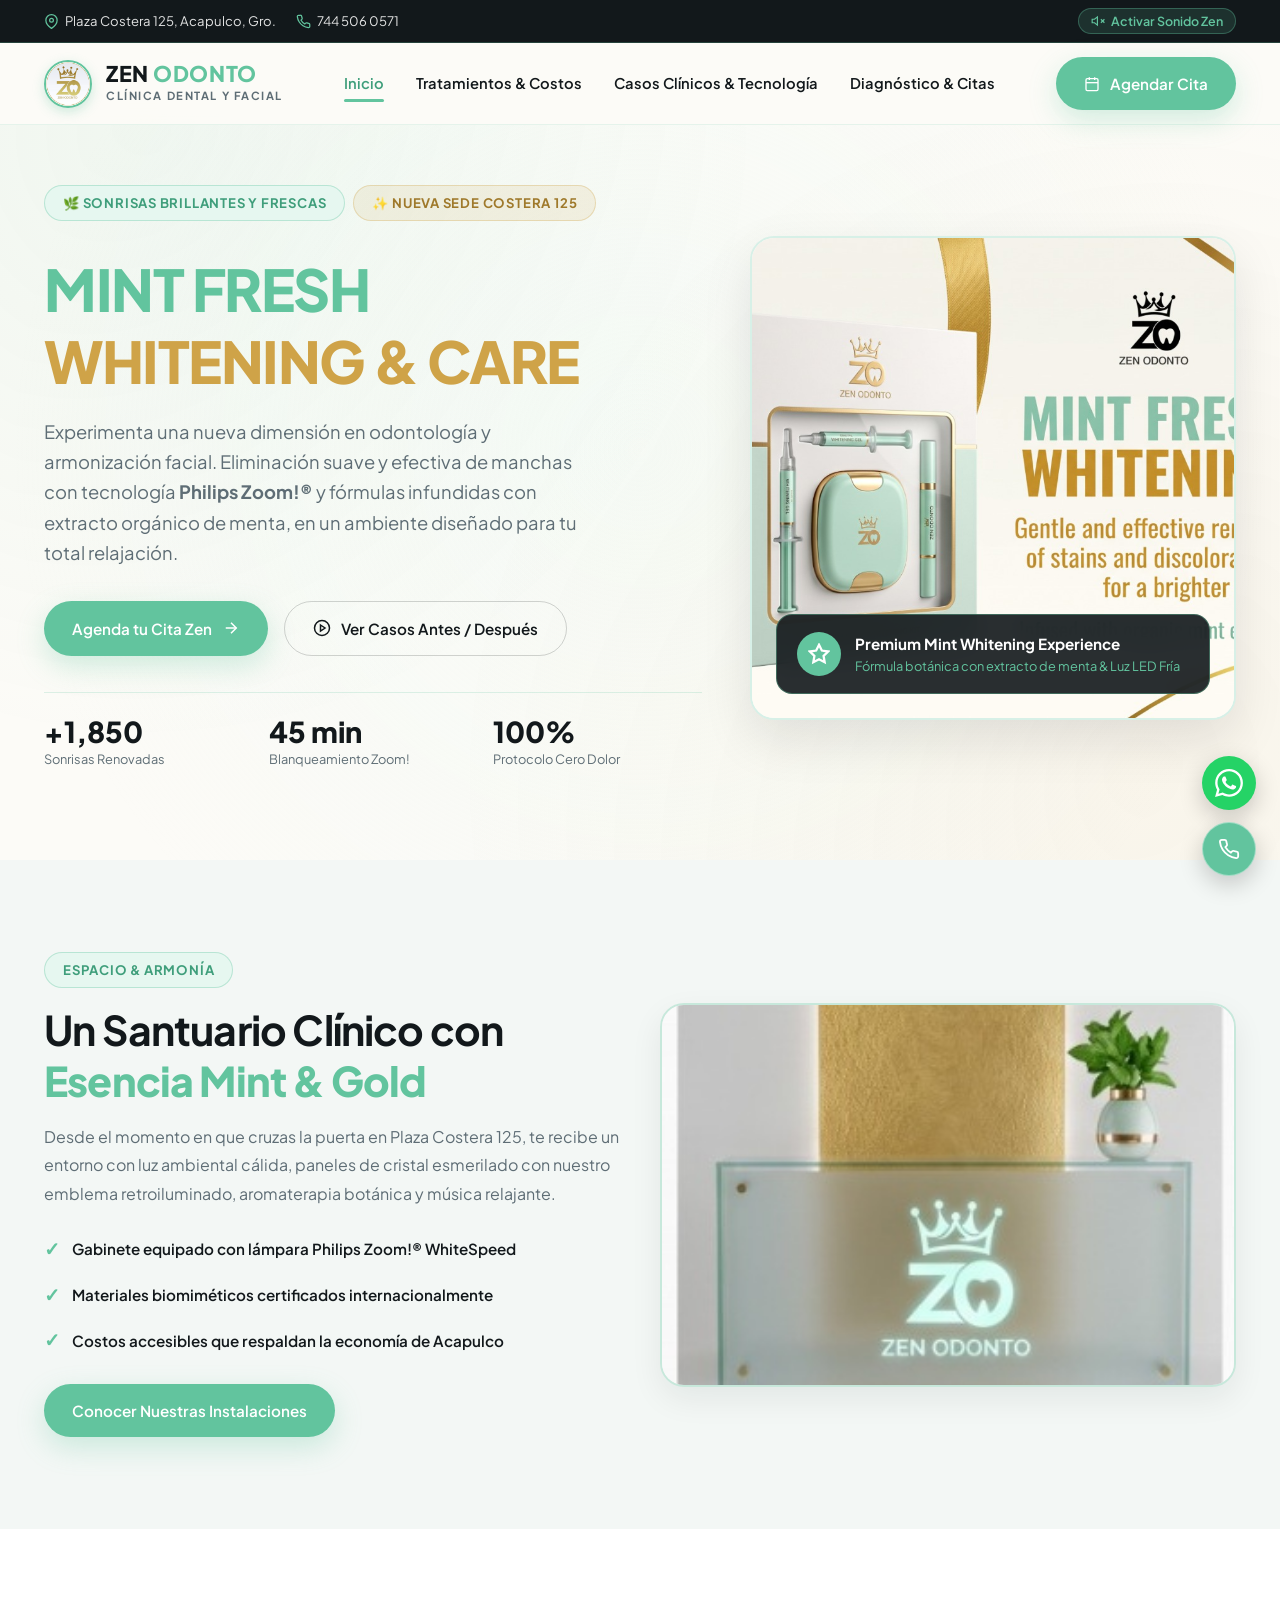
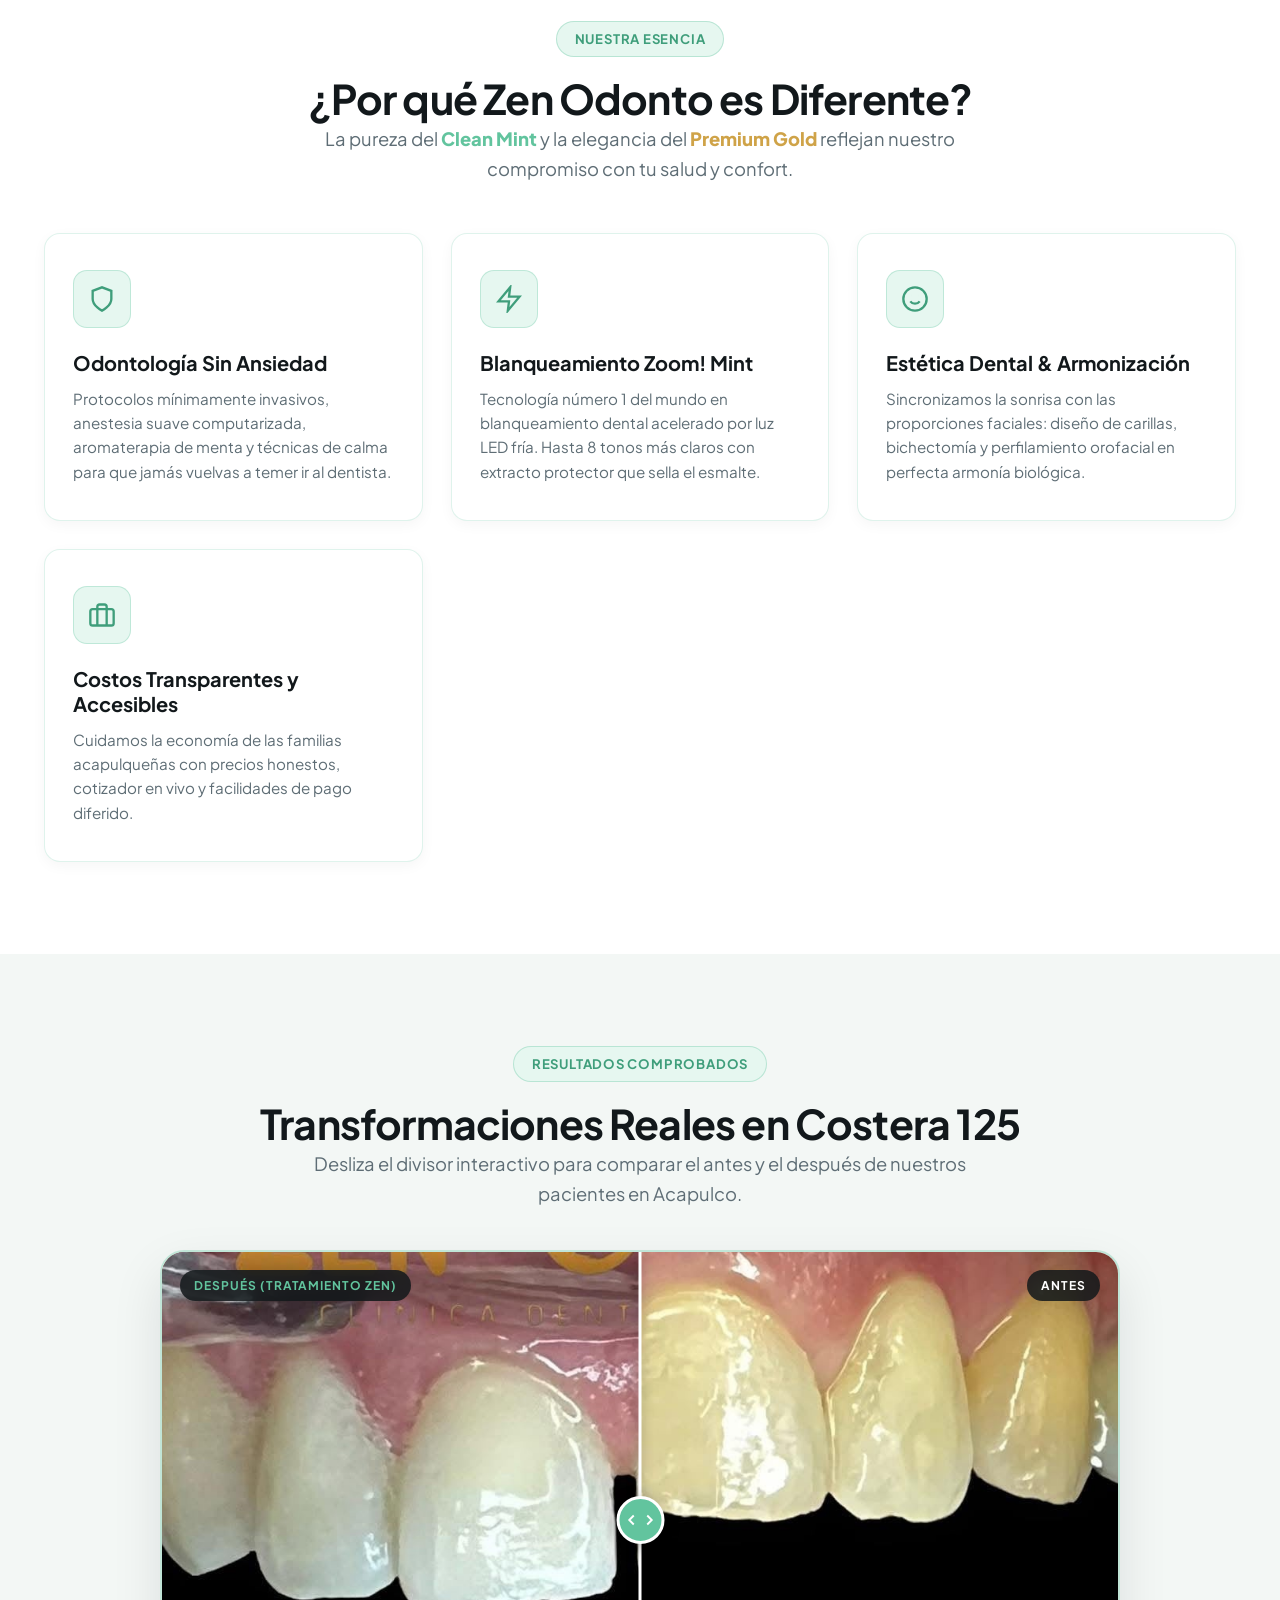
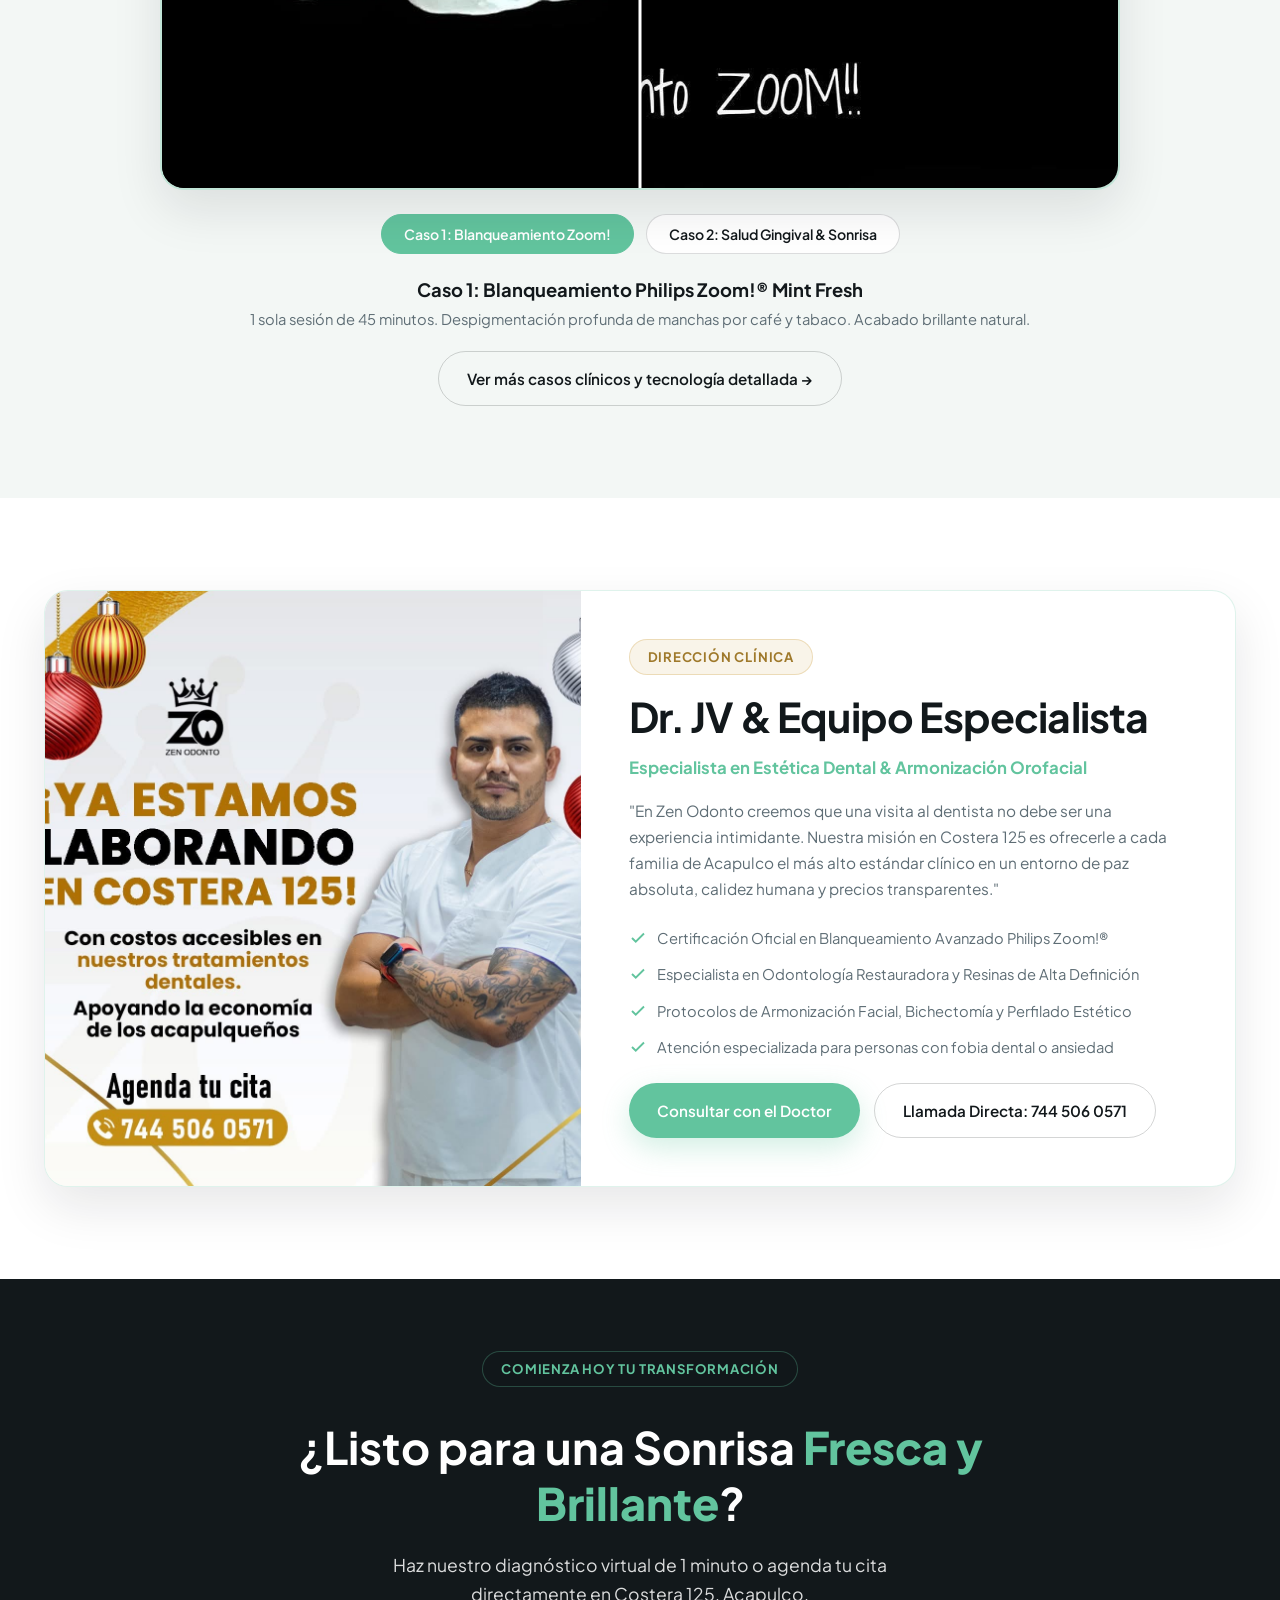
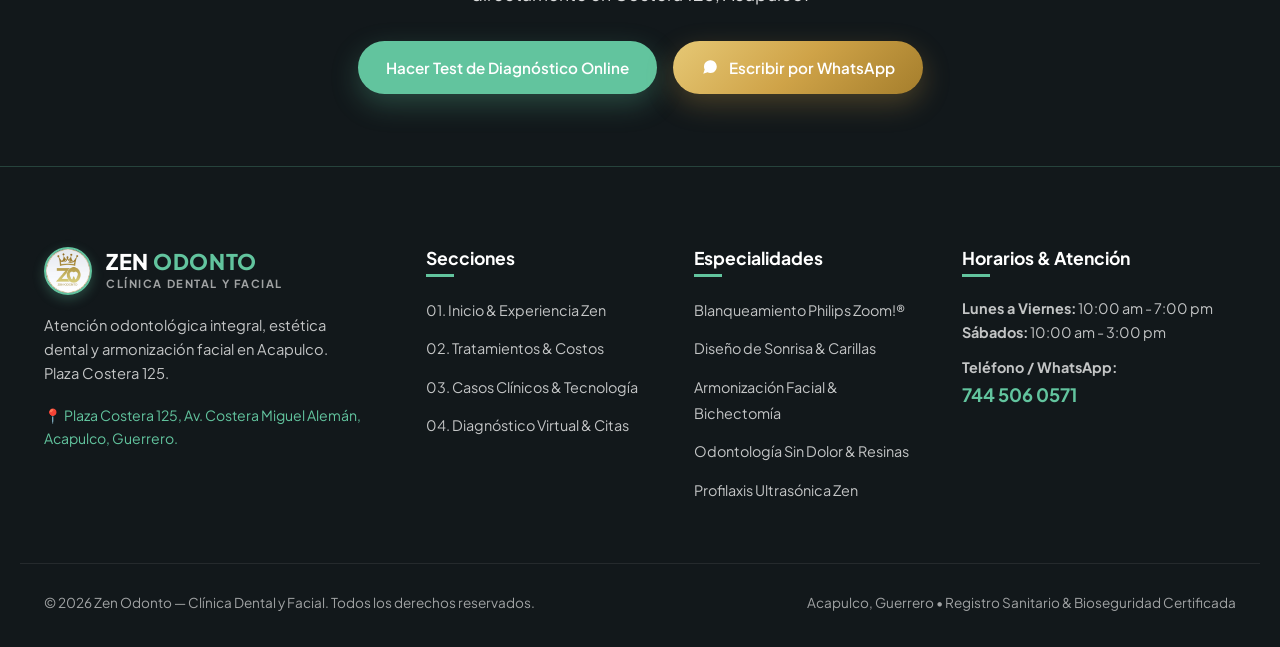
==== commit 6568be08: "style: apply official Clean Mint & Premium Gold brand guidelines, packaging and reception desk visua" ====
--- a/index.html
+++ b/index.html
@@ -3,15 +3,13 @@
 <head>
   <meta charset="UTF-8">
   <meta name="viewport" content="width=device-width, initial-scale=1.0">
-  <title>Zen Odonto | Clínica Dental y Facial en Acapulco — Odontología Sin Ansiedad</title>
-  <meta name="description" content="Zen Odonto en Costera 125, Acapulco. Odontología moderna, estética dental, blanqueamiento Philips Zoom!® y armonización facial sin dolor ni ansiedad. Costos accesibles.">
+  <title>Zen Odonto | Clínica Dental y Facial en Acapulco — Sonrisas Frescas y Brillantes</title>
+  <meta name="description" content="Zen Odonto en Costera 125, Acapulco. Odontología moderna, blanqueamiento Philips Zoom!® Mint Fresh, diseño de sonrisa y armonización orofacial sin dolor.">
   
-  <!-- Google Fonts: Plus Jakarta Sans & Playfair Display -->
   <link rel="preconnect" href="https://fonts.googleapis.com">
   <link rel="preconnect" href="https://fonts.gstatic.com" crossorigin>
-  <link href="https://fonts.googleapis.com/css2?family=Plus+Jakarta+Sans:wght@300;400;500;600;700;800&family=Playfair+Display:ital,wght@0,600;0,700;1,400&display=swap" rel="stylesheet">
+  <link href="https://fonts.googleapis.com/css2?family=Plus+Jakarta+Sans:wght@300;400;500;600;700;800&display=swap" rel="stylesheet">
   
-  <!-- Master Styles -->
   <link rel="stylesheet" href="assets/css/styles.css">
   <link rel="icon" type="image/jpeg" href="assets/images/logo.jpg">
 </head>
@@ -30,7 +28,7 @@
           <a href="tel:7445060571">744 506 0571</a>
         </div>
       </div>
-      <button class="notice-sound-toggle" id="zenSoundToggle" title="Activa sonidos relajantes de armonía 432Hz">
+      <button class="notice-sound-toggle" id="zenSoundToggle" title="Activa frecuencias relajantes de armonía a 432Hz">
         <svg width="14" height="14" viewBox="0 0 24 24" fill="none" stroke="currentColor" stroke-width="2"><path d="M11 5L6 9H2v6h4l5 4V5z"/><line x1="23" y1="9" x2="17" y2="15"/><line x1="17" y1="9" x2="23" y2="15"/></svg>
         <span>Activar Sonido Zen</span>
       </button>
@@ -57,7 +55,7 @@
       </nav>
 
       <div class="nav-actions">
-        <a href="citas-contacto.html" class="btn btn-primary">
+        <a href="citas-contacto.html" class="btn btn-mint">
           <svg width="16" height="16" viewBox="0 0 24 24" fill="none" stroke="currentColor" stroke-width="2"><rect x="3" y="4" width="18" height="18" rx="2" ry="2"/><line x1="16" y1="2" x2="16" y2="6"/><line x1="8" y1="2" x2="8" y2="6"/><line x1="3" y1="10" x2="21" y2="10"/></svg>
           <span>Agendar Cita</span>
         </a>
@@ -79,7 +77,7 @@
           <div class="brand-subtitle">Clínica Dental y Facial</div>
         </div>
       </div>
-      <button class="drawer-close-btn" style="background:none;border:none;cursor:pointer;color:var(--navy-deep);">
+      <button class="drawer-close-btn" style="background:none;border:none;cursor:pointer;color:var(--pro-black);">
         <svg width="24" height="24" viewBox="0 0 24 24" fill="none" stroke="currentColor" stroke-width="2"><line x1="18" y1="6" x2="6" y2="18"/><line x1="6" y1="6" x2="18" y2="18"/></svg>
       </button>
     </div>
@@ -90,7 +88,7 @@
       <li><a href="citas-contacto.html" class="drawer-nav-link"><span>04. Diagnóstico & Citas</span> <span>→</span></a></li>
     </ul>
     <div style="margin-top: auto; padding-top: 24px;">
-      <a href="citas-contacto.html" class="btn btn-primary" style="width: 100%;">Reservar Cita en Costera 125</a>
+      <a href="citas-contacto.html" class="btn btn-mint" style="width: 100%;">Reservar Cita en Costera 125</a>
       <p style="font-size: 0.8rem; color: var(--text-muted); text-align: center; margin-top: 12px;">Tel: 744 506 0571</p>
     </div>
   </aside>
@@ -100,69 +98,105 @@
     <div class="container hero-grid">
       <div class="hero-content-col">
         <div class="hero-tag-pills">
-          <span class="zen-badge">✨ Nueva Sede Costera 125, Acapulco</span>
-          <span class="zen-badge badge-sage">🌿 Odontología Sin Dolor ni Estrés</span>
+          <span class="zen-badge">🌿 Sonrisas Brillantes y Frescas</span>
+          <span class="zen-badge badge-gold">✨ Nueva Sede Costera 125</span>
         </div>
         <h1 class="heading-xl">
-          Tu Sonrisa en Armonía, <br>
-          <span class="hero-title-highlight">Una Experiencia Zen.</span>
+          <span class="title-mint">MINT FRESH</span> <br>
+          <span class="title-gold">WHITENING & CARE</span>
         </h1>
         <p class="hero-description">
-          Redefinimos la odontología y la armonización orofacial en Acapulco. Disfruta de tecnología de última generación como <strong>Philips Zoom!®</strong> en un espacio diseñado para tu paz mental, con costos accesibles que apoyan tu bienestar.
+          Experimenta una nueva dimensión en odontología y armonización facial. Eliminación suave y efectiva de manchas con tecnología <strong>Philips Zoom!®</strong> y fórmulas infundidas con extracto orgánico de menta, en un ambiente diseñado para tu total relajación.
         </p>
 
         <div class="hero-cta-group">
-          <a href="citas-contacto.html" class="btn btn-primary">
-            <span>Agenda tu Primera Consulta</span>
+          <a href="citas-contacto.html" class="btn btn-mint">
+            <span>Agenda tu Cita Zen</span>
             <svg width="18" height="18" viewBox="0 0 24 24" fill="none" stroke="currentColor" stroke-width="2"><line x1="5" y1="12" x2="19" y2="12"/><polyline points="12 5 19 12 12 19"/></svg>
           </a>
           <a href="casos-clinicos.html" class="btn btn-outline">
             <svg width="18" height="18" viewBox="0 0 24 24" fill="none" stroke="currentColor" stroke-width="2"><circle cx="12" cy="12" r="10"/><polygon points="10 8 16 12 10 16 10 8"/></svg>
-            <span>Ver Casos Reales Antes/Después</span>
+            <span>Ver Casos Antes / Después</span>
           </a>
         </div>
 
         <div class="hero-stats-row">
           <div class="stat-item">
-            <span class="stat-num">+1,850</span>
+            <span class="stat-num text-mint">+1,850</span>
             <span class="stat-label">Sonrisas Renovadas</span>
           </div>
           <div class="stat-item">
-            <span class="stat-num">45 min</span>
+            <span class="stat-num text-gold">45 min</span>
             <span class="stat-label">Blanqueamiento Zoom!</span>
           </div>
           <div class="stat-item">
             <span class="stat-num">100%</span>
-            <span class="stat-label">Compromiso Sin Dolor</span>
-          </div>
-        </div>
-      </div>
-
+            <span class="stat-label">Protocolo Cero Dolor</span>
+          </div>
+        </div>
+      </div>
+
+      <!-- Hero Visual Composition with Mint Packaging & Reception Desk -->
       <div class="hero-visual-col">
         <div class="hero-visual-card">
-          <img src="assets/images/clinic-interior.jpg" alt="Instalaciones Zen Odonto Costera 125 con Lámpara Philips Zoom" class="hero-main-img">
+          <img src="assets/images/mint-whitening-kit.jpg" alt="Zen Odonto Premium Mint Whitening Kit" class="hero-main-img">
           <div class="hero-floating-badge">
             <div class="badge-icon-box">
               <svg width="22" height="22" viewBox="0 0 24 24" fill="none" stroke="currentColor" stroke-width="2.5"><polygon points="12 2 15.09 8.26 22 9.27 17 14.14 18.18 21.02 12 17.77 5.82 21.02 7 14.14 2 9.27 8.91 8.26 12 2"/></svg>
             </div>
             <div>
-              <div class="badge-text-title">Gabinete Clínico & Facial Zen</div>
-              <div class="badge-text-sub">Equipamiento Philips Zoom!® & Bioseguridad Certificada</div>
-            </div>
-          </div>
+              <div class="badge-text-title">Premium Mint Whitening Experience</div>
+              <div class="badge-text-sub">Fórmula botánica con extracto de menta & Luz LED Fría</div>
+            </div>
+          </div>
+        </div>
+      </div>
+    </div>
+  </section>
+
+  <!-- MÓDULO VISUAL: LA CLÍNICA & RECEPCIÓN ZEN -->
+  <section class="section-padding" style="background: var(--canvas-alt);">
+    <div class="container">
+      <div style="display: grid; grid-template-columns: 1fr 1fr; gap: 40px; align-items: center;">
+        <div>
+          <span class="zen-badge">Espacio & Armonía</span>
+          <h2 class="heading-lg" style="margin-bottom: 16px;">
+            Un Santuario Clínico con <span class="title-mint">Esencia Mint & Gold</span>
+          </h2>
+          <p style="color: var(--text-muted); font-size: 1rem; line-height: 1.8; margin-bottom: 24px;">
+            Desde el momento en que cruzas la puerta en Plaza Costera 125, te recibe un entorno con luz ambiental cálida, paneles de cristal esmerilado con nuestro emblema retroiluminado, aromaterapia botánica y música relajante.
+          </p>
+          <div style="display: flex; flex-direction: column; gap: 14px; margin-bottom: 28px;">
+            <div style="display: flex; align-items: center; gap: 12px;">
+              <span style="color: var(--clean-mint); font-weight: 800; font-size: 1.2rem;">✓</span>
+              <span style="font-size: 0.95rem; color: var(--pro-black); font-weight: 600;">Gabinete equipado con lámpara Philips Zoom!® WhiteSpeed</span>
+            </div>
+            <div style="display: flex; align-items: center; gap: 12px;">
+              <span style="color: var(--clean-mint); font-weight: 800; font-size: 1.2rem;">✓</span>
+              <span style="font-size: 0.95rem; color: var(--pro-black); font-weight: 600;">Materiales biomiméticos certificados internacionalmente</span>
+            </div>
+            <div style="display: flex; align-items: center; gap: 12px;">
+              <span style="color: var(--clean-mint); font-weight: 800; font-size: 1.2rem;">✓</span>
+              <span style="font-size: 0.95rem; color: var(--pro-black); font-weight: 600;">Costos accesibles que respaldan la economía de Acapulco</span>
+            </div>
+          </div>
+          <a href="citas-contacto.html" class="btn btn-mint">Conocer Nuestras Instalaciones</a>
+        </div>
+        <div style="border-radius: var(--radius-lg); overflow: hidden; border: 2px solid rgba(98, 196, 158, 0.3); box-shadow: var(--shadow-md);">
+          <img src="assets/images/reception-desk.jpg" alt="Recepción Zen Odonto Costera 125 con letrero iluminado Mint & Gold" style="width: 100%; height: 380px; object-fit: cover;">
         </div>
       </div>
     </div>
   </section>
 
   <!-- FILOSOFÍA ZEN: 4 PILARES QUE NOS DIFERENCIAN -->
-  <section class="section-padding" style="background: var(--canvas-alt);">
+  <section class="section-padding" style="background: #FFFFFF;">
     <div class="container">
       <div class="text-center">
         <span class="zen-badge">Nuestra Esencia</span>
-        <h2 class="heading-lg">¿Por qué Zen Odonto no es una clínica común?</h2>
+        <h2 class="heading-lg">¿Por qué Zen Odonto es Diferente?</h2>
         <p class="lead-text">
-          Eliminamos los clichés fríos del consultorio tradicional. Creamos un santuario de salud bucal y belleza facial con un enfoque integral y humano.
+          La pureza del <span class="title-mint">Clean Mint</span> y la elegancia del <span class="title-gold">Premium Gold</span> reflejan nuestro compromiso con tu salud y confort.
         </p>
       </div>
 
@@ -173,7 +207,7 @@
           </div>
           <h3 class="pillar-title">Odontología Sin Ansiedad</h3>
           <p class="pillar-desc">
-            Protocolos mínimamente invasivos, anestesia computarizada indolora, aromaterapia y técnicas de relajación para que jamás vuelvas a temer ir al dentista.
+            Protocolos mínimamente invasivos, anestesia suave computarizada, aromaterapia de menta y técnicas de calma para que jamás vuelvas a temer ir al dentista.
           </p>
         </div>
 
@@ -181,9 +215,9 @@
           <div class="pillar-icon-box">
             <svg width="28" height="28" viewBox="0 0 24 24" fill="none" stroke="currentColor" stroke-width="2"><polygon points="13 2 3 14 12 14 11 22 21 10 12 10 13 2"/></svg>
           </div>
-          <h3 class="pillar-title">Tecnología Philips Zoom!®</h3>
+          <h3 class="pillar-title">Blanqueamiento Zoom! Mint</h3>
           <p class="pillar-desc">
-            Contamos con la tecnología número 1 del mundo en blanqueamiento dental activado por luz LED fría, logrando hasta 8 tonos más claros sin dañar el esmalte.
+            Tecnología número 1 del mundo en blanqueamiento dental acelerado por luz LED fría. Hasta 8 tonos más claros con extracto protector que sella el esmalte.
           </p>
         </div>
 
@@ -191,9 +225,9 @@
           <div class="pillar-icon-box">
             <svg width="28" height="28" viewBox="0 0 24 24" fill="none" stroke="currentColor" stroke-width="2"><circle cx="12" cy="12" r="10"/><path d="M8 14s1.5 2 4 2 4-2 4-2"/><line x1="9" y1="9" x2="9.01" y2="9"/><line x1="15" y1="9" x2="15.01" y2="9"/></svg>
           </div>
-          <h3 class="pillar-title">Estética Dental & Armonización Facial</h3>
+          <h3 class="pillar-title">Estética Dental & Armonización</h3>
           <p class="pillar-desc">
-            Una visión estética integral: no solo embellecemos tus dientes, sincronizamos la proporción de tus labios y mejillas para un rostro equilibrado.
+            Sincronizamos la sonrisa con las proporciones faciales: diseño de carillas, bichectomía y perfilamiento orofacial en perfecta armonía biológica.
           </p>
         </div>
 
@@ -203,7 +237,7 @@
           </div>
           <h3 class="pillar-title">Costos Transparentes y Accesibles</h3>
           <p class="pillar-desc">
-            Comprometidos con Acapulco: calidad de clínica premium internacional con precios justos y facilidades de pago para que la salud bucal esté al alcance de todos.
+            Cuidamos la economía de las familias acapulqueñas con precios honestos, cotizador en vivo y facilidades de pago diferido.
           </p>
         </div>
       </div>
@@ -211,21 +245,21 @@
   </section>
 
   <!-- INTERACTIVE SPOTLIGHT: ANTES Y DESPUÉS PREVIEW -->
-  <section class="section-padding ba-section">
+  <section class="section-padding ba-section" style="background: var(--canvas-alt);">
     <div class="container">
       <div class="text-center" style="margin-bottom: 40px;">
-        <span class="zen-badge badge-sage">Resultados Comprobados</span>
-        <h2 class="heading-lg">Transformaciones Reales en Zen Odonto</h2>
+        <span class="zen-badge">Resultados Comprobados</span>
+        <h2 class="heading-lg">Transformaciones Reales en Costera 125</h2>
         <p class="lead-text">
-          Desliza el divisor interactivo para comparar el antes y el después de nuestros pacientes tratados en la clínica de Costera 125.
+          Desliza el divisor interactivo para comparar el antes y el después de nuestros pacientes en Acapulco.
         </p>
       </div>
 
       <div class="ba-container-wrapper">
         <div class="ba-slider-container" id="baSliderContainer">
-          <img src="assets/images/case1-before.jpg" alt="Antes del tratamiento dental" class="ba-image ba-image-before">
+          <img src="assets/images/case1-before.jpg" alt="Antes del tratamiento" class="ba-image ba-image-before">
           <div class="ba-image-after-wrap">
-            <img src="assets/images/case1-after.jpg" alt="Después del tratamiento dental" class="ba-image ba-image-after">
+            <img src="assets/images/case1-after.jpg" alt="Después del tratamiento" class="ba-image ba-image-after">
           </div>
           <div class="ba-divider">
             <div class="ba-handle">
@@ -241,22 +275,22 @@
           <button class="ba-case-btn active" 
                   data-before="assets/images/case1-before.jpg" 
                   data-after="assets/images/case1-after.jpg"
-                  data-title="Caso 1: Blanqueamiento Philips Zoom!® de Alta Potencia"
-                  data-desc="Tratamiento completado en 1 sola sesión de 45 min. Despigmentación profunda y acabado radiante natural.">
+                  data-title="Caso 1: Blanqueamiento Philips Zoom!® Mint Fresh"
+                  data-desc="1 sola sesión de 45 minutos. Despigmentación profunda de manchas por café y tabaco. Acabado brillante natural.">
             Caso 1: Blanqueamiento Zoom!
           </button>
           <button class="ba-case-btn" 
                   data-before="assets/images/case2-before.jpg" 
                   data-after="assets/images/case2-after.jpg"
-                  data-title="Caso 2: Rehabilitación Estética & Limpieza Profunda"
-                  data-desc="Corrección de encías, eliminación de sarro subgingival y aclaramiento dental integral.">
-            Caso 2: Rehabilitación & Sonrisa
+                  data-title="Caso 2: Profilaxis Ultrasónica & Restauración Estética"
+                  data-desc="Limpieza periodontal profunda, remoción de sarro y pulido dental con pasta microabrasiva relajante.">
+            Caso 2: Salud Gingival & Sonrisa
           </button>
         </div>
 
         <div style="text-align: center; margin-top: 24px;">
-          <h4 id="baCaseTitle" style="font-size: 1.15rem; color: var(--navy-deep); margin-bottom: 6px;">Caso 1: Blanqueamiento Philips Zoom!® de Alta Potencia</h4>
-          <p id="baCaseDesc" style="font-size: 0.92rem; color: var(--text-muted); margin-bottom: 20px;">Tratamiento completado en 1 sola sesión de 45 min. Despigmentación profunda y acabado radiante natural.</p>
+          <h4 id="baCaseTitle" style="font-size: 1.15rem; color: var(--pro-black); margin-bottom: 6px;">Caso 1: Blanqueamiento Philips Zoom!® Mint Fresh</h4>
+          <p id="baCaseDesc" style="font-size: 0.92rem; color: var(--text-muted); margin-bottom: 20px;">1 sola sesión de 45 minutos. Despigmentación profunda de manchas por café y tabaco. Acabado brillante natural.</p>
           <a href="casos-clinicos.html" class="btn btn-outline">Ver más casos clínicos y tecnología detallada →</a>
         </div>
       </div>
@@ -264,20 +298,20 @@
   </section>
 
   <!-- CONOCE AL DOCTOR & EQUIPO ZEN -->
-  <section class="section-padding" style="background: var(--canvas-bg);">
+  <section class="section-padding" style="background: #FFFFFF;">
     <div class="container">
       <div class="dr-feature-card">
         <div class="dr-img-container">
           <img src="assets/images/dr-white.jpg" alt="Doctor Especialista en Zen Odonto Costera 125 Acapulco">
         </div>
         <div class="dr-info-content">
-          <span class="zen-badge">Dirección Clínica</span>
+          <span class="zen-badge badge-gold">Dirección Clínica</span>
           <h2 class="heading-lg" style="margin-bottom: 12px;">Dr. JV & Equipo Especialista</h2>
-          <p style="color: var(--gold-dark); font-weight: 700; font-size: 1.05rem; margin-bottom: 16px;">
+          <p style="color: var(--clean-mint); font-weight: 700; font-size: 1.05rem; margin-bottom: 16px;">
             Especialista en Estética Dental & Armonización Orofacial
           </p>
           <p style="color: var(--text-muted); font-size: 0.96rem; line-height: 1.7; margin-bottom: 20px;">
-            "En Zen Odonto creemos que una visita al dentista no debe ser una experiencia traumática ni intimidante. Nuestra misión en Costera 125 es ofrecerle a cada familia de Acapulco el más alto estándar clínico en un entorno de paz absoluta, calidez humana y precios accesibles."
+            "En Zen Odonto creemos que una visita al dentista no debe ser una experiencia intimidante. Nuestra misión en Costera 125 es ofrecerle a cada familia de Acapulco el más alto estándar clínico en un entorno de paz absoluta, calidez humana y precios transparentes."
           </p>
 
           <div class="dr-credentials-list">
@@ -291,7 +325,7 @@
             </div>
             <div class="dr-cred-item">
               <svg width="18" height="18" viewBox="0 0 24 24" fill="none" stroke="currentColor" stroke-width="2.5"><polyline points="20 6 9 17 4 12"/></svg>
-              <span>Protocolos de Armonización Facial y Perfilado Estético</span>
+              <span>Protocolos de Armonización Facial, Bichectomía y Perfilado Estético</span>
             </div>
             <div class="dr-cred-item">
               <svg width="18" height="18" viewBox="0 0 24 24" fill="none" stroke="currentColor" stroke-width="2.5"><polyline points="20 6 9 17 4 12"/></svg>
@@ -300,7 +334,7 @@
           </div>
 
           <div style="display: flex; gap: 14px; flex-wrap: wrap;">
-            <a href="citas-contacto.html" class="btn btn-navy">Consultar con el Doctor</a>
+            <a href="citas-contacto.html" class="btn btn-mint">Consultar con el Doctor</a>
             <a href="tel:7445060571" class="btn btn-outline">Llamada Directa: 744 506 0571</a>
           </div>
         </div>
@@ -308,81 +342,20 @@
     </div>
   </section>
 
-  <!-- TESTIMONIOS VERIFICADOS DE PACIENTES -->
-  <section class="section-padding" style="background: var(--canvas-alt);">
-    <div class="container">
-      <div class="text-center" style="margin-bottom: 48px;">
-        <span class="zen-badge">Opiniones de Pacientes</span>
-        <h2 class="heading-lg">La Experiencia Zen en sus Propias Palabras</h2>
-        <p class="lead-text">Pacientes que transformaron su relación con la salud dental en Acapulco.</p>
-      </div>
-
-      <div class="testimonials-grid">
-        <div class="testi-card">
-          <div>
-            <div class="testi-stars">★★★★★</div>
-            <p class="testi-quote">
-              "Siempre le tuve pánico al dentista hasta que conocí a Zen Odonto en Costera 125. El trato del doctor es increíblemente empático y el blanqueamiento Philips Zoom me dejó los dientes blanquísimos en solo 45 minutos sin dolor."
-            </p>
-          </div>
-          <div class="testi-author">
-            <div class="testi-avatar">MG</div>
-            <div>
-              <div class="testi-author-name">Mariana González</div>
-              <div class="testi-author-meta">Paciente de Blanqueamiento Zoom! • Acapulco</div>
-            </div>
-          </div>
-        </div>
-
-        <div class="testi-card">
-          <div>
-            <div class="testi-stars">★★★★★</div>
-            <p class="testi-quote">
-              "Los precios son súper transparentes y de verdad apoyan la economía local. Me realizaron dos resinas estéticas y una limpieza con ultrasonido. El consultorio es comodísimo, huele rico y el ambiente es súper relajante."
-            </p>
-          </div>
-          <div class="testi-author">
-            <div class="testi-avatar">CA</div>
-            <div>
-              <div class="testi-author-name">Carlos Alarcón</div>
-              <div class="testi-author-meta">Odontología Restauradora • Acapulco</div>
-            </div>
-          </div>
-        </div>
-
-        <div class="testi-card">
-          <div>
-            <div class="testi-stars">★★★★★</div>
-            <p class="testi-quote">
-              "La combinación de estética dental y armonización facial que tienen es de otro nivel. Salí feliz con mi perfil y mi sonrisa. Además de profesionales, son personas de una calidad humana extraordinaria."
-            </p>
-          </div>
-          <div class="testi-author">
-            <div class="testi-avatar">SP</div>
-            <div>
-              <div class="testi-author-name">Sofía Pineda</div>
-              <div class="testi-author-meta">Armonización Facial & Diseño Dental</div>
-            </div>
-          </div>
-        </div>
-      </div>
-    </div>
-  </section>
-
   <!-- BANNER CTA FINAL -->
-  <section style="background: var(--navy-deep); color: #FFFFFF; padding: 72px 0; text-align: center;">
+  <section style="background: var(--pro-black); color: #FFFFFF; padding: 72px 0; text-align: center;">
     <div class="container">
       <span class="zen-badge badge-dark">Comienza Hoy Tu Transformación</span>
       <h2 style="color: #FFFFFF; font-size: clamp(2rem, 3.5vw, 2.8rem); margin: 16px auto 20px; max-width: 720px;">
-        ¿Listo para sonreír con total seguridad y sin una pizca de dolor?
+        ¿Listo para una Sonrisa <span class="title-mint">Fresca y Brillante</span>?
       </h2>
-      <p style="color: rgba(255, 255, 255, 0.8); font-size: 1.1rem; max-width: 600px; margin: 0 auto 32px;">
-        Realiza nuestro diagnóstico virtual de 1 minuto o agenda tu cita directamente en Costera 125, Acapulco.
+      <p style="color: rgba(255, 255, 255, 0.85); font-size: 1.1rem; max-width: 600px; margin: 0 auto 32px;">
+        Haz nuestro diagnóstico virtual de 1 minuto o agenda tu cita directamente en Costera 125, Acapulco.
       </p>
       <div style="display: flex; justify-content: center; gap: 16px; flex-wrap: wrap;">
-        <a href="citas-contacto.html" class="btn btn-primary">Hacer Test de Diagnóstico Online</a>
-        <a href="https://wa.me/527445060571?text=Hola%20Zen%20Odonto,%20deseo%20agendar%20una%20cita%20en%20Costera%20125" target="_blank" class="btn btn-white">
-          <svg width="18" height="18" viewBox="0 0 24 24" fill="#25D366"><path d="M21 11.5a8.38 8.38 0 0 1-.9 3.8 8.5 8.5 0 0 1-7.6 4.7 8.38 8.38 0 0 1-3.8-.9L3 21l1.9-5.7a8.38 8.38 0 0 1-.9-3.8 8.5 8.5 0 0 1 4.7-7.6 8.38 8.38 0 0 1 3.8-.9h.5a8.48 8.48 0 0 1 8 8v.5z"/></svg>
+        <a href="citas-contacto.html" class="btn btn-mint">Hacer Test de Diagnóstico Online</a>
+        <a href="https://wa.me/527445060571?text=Hola%20Zen%20Odonto,%20deseo%20agendar%20una%20cita%20en%20Costera%20125" target="_blank" class="btn btn-gold">
+          <svg width="18" height="18" viewBox="0 0 24 24" fill="currentColor"><path d="M21 11.5a8.38 8.38 0 0 1-.9 3.8 8.5 8.5 0 0 1-7.6 4.7 8.38 8.38 0 0 1-3.8-.9L3 21l1.9-5.7a8.38 8.38 0 0 1-.9-3.8 8.5 8.5 0 0 1 4.7-7.6 8.38 8.38 0 0 1 3.8-.9h.5a8.48 8.48 0 0 1 8 8v.5z"/></svg>
           <span>Escribir por WhatsApp</span>
         </a>
       </div>
@@ -396,14 +369,14 @@
         <div class="brand-wrapper">
           <img src="assets/images/logo.jpg" alt="Zen Odonto" class="brand-logo-img">
           <div class="brand-text-block">
-            <div class="brand-title" style="color:#FFF;">ZEN <span style="color:var(--gold-light);">ODONTO</span></div>
+            <div class="brand-title" style="color:#FFF;">ZEN <span style="color:var(--clean-mint);">ODONTO</span></div>
             <div class="brand-subtitle" style="color:rgba(255,255,255,0.6);">Clínica Dental y Facial</div>
           </div>
         </div>
         <p>
-          Atención odontológica integral, estética dental y armonización facial en Acapulco. Un concepto libre de ansiedad, con la tecnología de Philips Zoom!® y precios accesibles.
-        </p>
-        <div style="font-size: 0.88rem; color: var(--gold-light);">
+          Atención odontológica integral, estética dental y armonización facial en Acapulco. Plaza Costera 125.
+        </p>
+        <div style="font-size: 0.88rem; color: var(--clean-mint);">
           📍 Plaza Costera 125, Av. Costera Miguel Alemán, Acapulco, Guerrero.
         </div>
       </div>
@@ -425,20 +398,19 @@
           <li><a href="tratamientos.html">Diseño de Sonrisa & Carillas</a></li>
           <li><a href="tratamientos.html">Armonización Facial & Bichectomía</a></li>
           <li><a href="tratamientos.html">Odontología Sin Dolor & Resinas</a></li>
-          <li><a href="tratamientos.html">Ortodoncia Estética</a></li>
+          <li><a href="tratamientos.html">Profilaxis Ultrasónica Zen</a></li>
         </ul>
       </div>
 
       <div>
         <h4 class="footer-title">Horarios & Atención</h4>
-        <p style="color: rgba(255,255,255,0.7); font-size: 0.9rem; margin-bottom: 12px;">
+        <p style="color: rgba(255,255,255,0.75); font-size: 0.9rem; margin-bottom: 12px;">
           <strong>Lunes a Viernes:</strong> 10:00 am - 7:00 pm<br>
-          <strong>Sábados:</strong> 10:00 am - 3:00 pm<br>
-          <strong>Domingos:</strong> Previa cita de urgencia
-        </p>
-        <p style="font-size: 0.9rem; color: rgba(255,255,255,0.7);">
+          <strong>Sábados:</strong> 10:00 am - 3:00 pm
+        </p>
+        <p style="font-size: 0.9rem; color: rgba(255,255,255,0.75);">
           <strong>Teléfono / WhatsApp:</strong><br>
-          <a href="tel:7445060571" style="color: var(--gold-light); font-weight: 700; font-size: 1.1rem;">744 506 0571</a>
+          <a href="tel:7445060571" style="color: var(--clean-mint); font-weight: 700; font-size: 1.15rem;">744 506 0571</a>
         </p>
       </div>
     </div>
@@ -461,7 +433,6 @@
     </a>
   </div>
 
-  <!-- Scripts -->
   <script src="assets/js/main.js"></script>
   <script src="assets/js/slider.js"></script>
 </body>
--- a/assets/css/styles.css
+++ b/assets/css/styles.css
@@ -1,48 +1,50 @@
 /* ==========================================================================
    ZEN ODONTO — CLÍNICA DENTAL Y FACIAL
-   Design System & Master Stylesheet
-   Aesthetic: Zen Organic Minimalist + Contemporary Medical Luxury
+   Official Brand Design System
+   Palette: Clean Mint (#70C8A4) + Premium Gold (#CFA348) + Stark White + Professional Black
+   Vibe: Fresh, Organic Zen, Luxury Dental & Facial Care
    ========================================================================== */
 
 :root {
-  /* Color Palette */
-  --gold-primary: #C5A059;
-  --gold-light: #E9D7AA;
-  --gold-dark: #9A7736;
-  --gold-gradient: linear-gradient(135deg, #DFBE77 0%, #C5A059 50%, #9E7B35 100%);
-  --gold-glow: rgba(197, 160, 89, 0.35);
-
-  --navy-deep: #08121E;
-  --navy-primary: #0F1E31;
-  --navy-surface: #162B45;
-  --navy-border: rgba(197, 160, 89, 0.25);
-
-  --canvas-bg: #FAF8F5;
-  --canvas-alt: #F3EFEA;
+  /* Official Brand Colors */
+  --clean-mint: #62C49E;
+  --mint-dark: #3F9E7B;
+  --mint-soft: #E6F7F0;
+  --mint-subtle: #F0FAF5;
+  --mint-glow: rgba(98, 196, 158, 0.3);
+
+  --premium-gold: #CFA348;
+  --gold-light: #EBD496;
+  --gold-dark: #9F792B;
+  --gold-gradient: linear-gradient(135deg, #E6C875 0%, #CFA348 50%, #A57E2C 100%);
+  --gold-glow: rgba(207, 163, 72, 0.35);
+
+  --mint-gold-gradient: linear-gradient(135deg, #62C49E 0%, #CFA348 100%);
+
+  --pro-black: #12181B;
+  --black-surface: #1B2327;
+  --text-main: #141C20;
+  --text-muted: #5E6D75;
+  --text-light: #8A9BA4;
+  --text-white: #FFFFFF;
+
+  --stark-white: #FFFFFF;
+  --canvas-bg: #FCFBF7;       /* Warm ivory / packaging background */
+  --canvas-alt: #F3F7F5;      /* Ultra subtle soft mint-ivory */
   --card-bg: #FFFFFF;
-  --card-border: rgba(15, 30, 49, 0.08);
-
-  --sage-accent: #3E6B5C;
-  --sage-soft: #EBF3EF;
-  --sage-light: #F2F7F4;
-
-  --text-main: #142232;
-  --text-muted: #5D6E80;
-  --text-light: #8E9FAA;
-  --text-white: #FFFFFF;
+  --card-border: rgba(98, 196, 158, 0.2);
 
   /* Typography */
   --font-heading: 'Plus Jakarta Sans', -apple-system, BlinkMacSystemFont, 'Segoe UI', Roboto, sans-serif;
-  --font-serif: 'Playfair Display', Georgia, serif;
   --font-body: 'Plus Jakarta Sans', -apple-system, BlinkMacSystemFont, 'Segoe UI', Roboto, sans-serif;
 
-  /* Elevations & Effects */
-  --shadow-sm: 0 4px 12px rgba(15, 30, 49, 0.04);
-  --shadow-md: 0 10px 30px rgba(15, 30, 49, 0.08);
-  --shadow-lg: 0 20px 50px rgba(15, 30, 49, 0.12);
-  --shadow-gold: 0 10px 28px rgba(197, 160, 89, 0.28);
-  --glass-bg: rgba(255, 255, 255, 0.85);
-  --glass-border: rgba(255, 255, 255, 0.6);
+  /* Elevations */
+  --shadow-sm: 0 4px 14px rgba(18, 24, 27, 0.04);
+  --shadow-md: 0 12px 32px rgba(18, 24, 27, 0.07);
+  --shadow-lg: 0 20px 50px rgba(18, 24, 27, 0.1);
+  --shadow-mint: 0 10px 28px rgba(98, 196, 158, 0.28);
+  --shadow-gold: 0 10px 28px rgba(207, 163, 72, 0.28);
+
   --radius-sm: 8px;
   --radius-md: 16px;
   --radius-lg: 24px;
@@ -73,7 +75,7 @@
   position: relative;
 }
 
-/* Background Atmosphere */
+/* Ambient Mint & Gold Atmosphere */
 body::before {
   content: '';
   position: fixed;
@@ -82,8 +84,9 @@
   width: 100vw;
   height: 100vh;
   background: 
-    radial-gradient(circle at 10% 20%, rgba(197, 160, 89, 0.04) 0%, transparent 40%),
-    radial-gradient(circle at 90% 80%, rgba(62, 107, 92, 0.04) 0%, transparent 50%);
+    radial-gradient(circle at 12% 15%, rgba(98, 196, 158, 0.08) 0%, transparent 45%),
+    radial-gradient(circle at 88% 85%, rgba(207, 163, 72, 0.07) 0%, transparent 50%),
+    radial-gradient(circle at 50% 50%, rgba(240, 250, 245, 0.5) 0%, transparent 80%);
   pointer-events: none;
   z-index: -1;
 }
@@ -117,62 +120,58 @@
 }
 
 .section-padding {
-  padding: 96px 0;
+  padding: 92px 0;
 }
 
 .text-center { text-align: center; }
-.text-gold { color: var(--gold-primary); }
-.text-sage { color: var(--sage-accent); }
-
-/* Editorial Badge */
+.text-mint { color: var(--clean-mint); }
+.text-gold { color: var(--premium-gold); }
+
+/* Badges */
 .zen-badge {
   display: inline-flex;
   align-items: center;
   gap: 8px;
-  padding: 6px 16px;
+  padding: 6px 18px;
   border-radius: var(--radius-pill);
-  background: rgba(197, 160, 89, 0.12);
-  color: var(--gold-dark);
+  background: var(--mint-soft);
+  color: var(--mint-dark);
   font-size: 0.82rem;
-  font-weight: 600;
+  font-weight: 700;
   letter-spacing: 0.06em;
   text-transform: uppercase;
   margin-bottom: 16px;
-  border: 1px solid rgba(197, 160, 89, 0.25);
-}
-
-.zen-badge.badge-sage {
-  background: var(--sage-soft);
-  color: var(--sage-accent);
-  border-color: rgba(62, 107, 92, 0.2);
+  border: 1px solid rgba(98, 196, 158, 0.35);
+}
+
+.zen-badge.badge-gold {
+  background: rgba(207, 163, 72, 0.12);
+  color: var(--gold-dark);
+  border-color: rgba(207, 163, 72, 0.3);
 }
 
 .zen-badge.badge-dark {
-  background: rgba(255, 255, 255, 0.1);
-  color: var(--gold-light);
-  border-color: rgba(255, 255, 255, 0.15);
+  background: rgba(18, 24, 27, 0.85);
+  color: var(--clean-mint);
+  border-color: rgba(98, 196, 158, 0.3);
 }
 
 /* Headings */
 h1, h2, h3, h4 {
   font-family: var(--font-heading);
-  color: var(--navy-deep);
+  color: var(--pro-black);
   font-weight: 700;
   line-height: 1.25;
 }
 
 .heading-xl {
   font-size: clamp(2.4rem, 4.5vw, 3.8rem);
-  letter-spacing: -0.02em;
+  letter-spacing: -0.025em;
 }
 
 .heading-lg {
   font-size: clamp(1.9rem, 3.2vw, 2.75rem);
-  letter-spacing: -0.015em;
-}
-
-.heading-md {
-  font-size: clamp(1.35rem, 2vw, 1.75rem);
+  letter-spacing: -0.02em;
 }
 
 .lead-text {
@@ -180,6 +179,17 @@
   color: var(--text-muted);
   max-width: 680px;
   margin: 0 auto;
+}
+
+/* Two-Tone Title Highlighting (like "MINT FRESH" + "WHITENING") */
+.title-mint {
+  color: var(--clean-mint);
+  font-weight: 800;
+}
+
+.title-gold {
+  color: var(--premium-gold);
+  font-weight: 800;
 }
 
 /* Buttons */
@@ -197,49 +207,65 @@
   border: none;
 }
 
-.btn-primary {
+.btn-primary,
+.btn-mint {
+  background: var(--clean-mint);
+  color: #FFFFFF;
+  box-shadow: var(--shadow-mint);
+}
+
+.btn-primary:hover,
+.btn-mint:hover {
+  background: var(--mint-dark);
+  transform: translateY(-2px);
+  box-shadow: 0 14px 32px rgba(98, 196, 158, 0.42);
+}
+
+.btn-gold {
   background: var(--gold-gradient);
   color: #FFFFFF;
   box-shadow: var(--shadow-gold);
 }
 
-.btn-primary:hover {
+.btn-gold:hover {
   transform: translateY(-2px);
-  box-shadow: 0 14px 32px rgba(197, 160, 89, 0.42);
+  box-shadow: 0 14px 32px rgba(207, 163, 72, 0.42);
   filter: brightness(1.05);
 }
 
-.btn-navy {
-  background: var(--navy-primary);
-  color: #FFFFFF;
-}
-
-.btn-navy:hover {
-  background: var(--navy-deep);
+.btn-black {
+  background: var(--pro-black);
+  color: #FFFFFF;
+}
+
+.btn-black:hover {
+  background: var(--black-surface);
   transform: translateY(-2px);
   box-shadow: var(--shadow-md);
 }
 
 .btn-outline {
   background: transparent;
-  color: var(--navy-deep);
-  border: 1.5px solid rgba(15, 30, 49, 0.2);
+  color: var(--pro-black);
+  border: 1.5px solid rgba(18, 24, 27, 0.18);
 }
 
 .btn-outline:hover {
-  border-color: var(--gold-primary);
-  color: var(--gold-dark);
-  background: rgba(197, 160, 89, 0.05);
+  border-color: var(--clean-mint);
+  color: var(--mint-dark);
+  background: var(--mint-soft);
 }
 
 .btn-white {
   background: #FFFFFF;
-  color: var(--navy-deep);
+  color: var(--pro-black);
   box-shadow: var(--shadow-sm);
+  border: 1px solid rgba(98, 196, 158, 0.2);
 }
 
 .btn-white:hover {
-  background: var(--gold-light);
+  border-color: var(--clean-mint);
+  color: var(--mint-dark);
   transform: translateY(-2px);
 }
 
@@ -247,11 +273,11 @@
    NAVIGATION BAR
    ========================================================================== */
 .top-notice-bar {
-  background: var(--navy-deep);
+  background: var(--pro-black);
   color: #FFFFFF;
   padding: 8px 0;
   font-size: 0.82rem;
-  border-bottom: 1px solid rgba(197, 160, 89, 0.2);
+  border-bottom: 1px solid rgba(98, 196, 158, 0.25);
 }
 
 .top-notice-content {
@@ -272,17 +298,17 @@
   display: flex;
   align-items: center;
   gap: 6px;
-  color: rgba(255, 255, 255, 0.85);
+  color: rgba(255, 255, 255, 0.88);
 }
 
 .notice-item svg {
-  color: var(--gold-primary);
+  color: var(--clean-mint);
 }
 
 .notice-sound-toggle {
-  background: rgba(255, 255, 255, 0.08);
-  border: 1px solid rgba(255, 255, 255, 0.15);
-  color: var(--gold-light);
+  background: rgba(98, 196, 158, 0.15);
+  border: 1px solid rgba(98, 196, 158, 0.35);
+  color: var(--clean-mint);
   padding: 4px 12px;
   border-radius: var(--radius-pill);
   cursor: pointer;
@@ -290,11 +316,12 @@
   align-items: center;
   gap: 6px;
   font-size: 0.78rem;
+  font-weight: 600;
   transition: var(--transition);
 }
 
 .notice-sound-toggle:hover {
-  background: rgba(197, 160, 89, 0.25);
+  background: var(--clean-mint);
   color: #FFFFFF;
 }
 
@@ -302,17 +329,18 @@
   position: sticky;
   top: 0;
   z-index: 1000;
-  background: rgba(250, 248, 245, 0.92);
+  background: rgba(252, 251, 247, 0.94);
   backdrop-filter: blur(20px);
   -webkit-backdrop-filter: blur(20px);
-  border-bottom: 1px solid rgba(15, 30, 49, 0.06);
+  border-bottom: 1px solid rgba(98, 196, 158, 0.15);
   padding: 14px 0;
   transition: var(--transition);
 }
 
 .site-navbar.scrolled {
-  box-shadow: 0 8px 24px rgba(15, 30, 49, 0.06);
+  box-shadow: 0 8px 24px rgba(18, 24, 27, 0.05);
   padding: 10px 0;
+  background: rgba(255, 255, 255, 0.96);
 }
 
 .navbar-container {
@@ -333,20 +361,15 @@
   height: 48px;
   border-radius: 50%;
   object-fit: cover;
-  border: 2px solid var(--gold-primary);
-  box-shadow: 0 4px 12px rgba(197, 160, 89, 0.25);
-}
-
-.brand-text-block {
-  display: flex;
-  flex-direction: column;
+  border: 2px solid var(--clean-mint);
+  box-shadow: 0 4px 12px var(--mint-glow);
 }
 
 .brand-title {
   font-size: 1.35rem;
   font-weight: 800;
   letter-spacing: 0.03em;
-  color: var(--navy-deep);
+  color: var(--pro-black);
   line-height: 1.1;
   display: flex;
   align-items: center;
@@ -354,18 +377,18 @@
 }
 
 .brand-title span {
-  color: var(--gold-dark);
+  color: var(--clean-mint);
 }
 
 .brand-subtitle {
   font-size: 0.7rem;
-  letter-spacing: 0.12em;
+  letter-spacing: 0.14em;
   text-transform: uppercase;
   color: var(--text-muted);
-  font-weight: 600;
-}
-
-/* Navigation Links */
+  font-weight: 700;
+}
+
+/* Nav Menu */
 .nav-menu {
   display: flex;
   align-items: center;
@@ -375,7 +398,7 @@
 .nav-link {
   font-size: 0.92rem;
   font-weight: 600;
-  color: var(--navy-primary);
+  color: var(--pro-black);
   position: relative;
   padding: 6px 0;
 }
@@ -386,15 +409,15 @@
   bottom: 0;
   left: 0;
   width: 0%;
-  height: 2px;
-  background: var(--gold-gradient);
+  height: 2.5px;
+  background: var(--clean-mint);
   transition: var(--transition);
   border-radius: 2px;
 }
 
 .nav-link:hover,
 .nav-link.active {
-  color: var(--gold-dark);
+  color: var(--mint-dark);
 }
 
 .nav-link.active::after,
@@ -414,7 +437,7 @@
   border: none;
   cursor: pointer;
   padding: 8px;
-  color: var(--navy-deep);
+  color: var(--pro-black);
 }
 
 /* Mobile Drawer */
@@ -434,14 +457,12 @@
   flex-direction: column;
 }
 
-.mobile-drawer.open {
-  right: 0;
-}
+.mobile-drawer.open { right: 0; }
 
 .mobile-overlay {
   position: fixed;
   inset: 0;
-  background: rgba(8, 18, 30, 0.5);
+  background: rgba(18, 24, 27, 0.5);
   backdrop-filter: blur(4px);
   z-index: 1000;
   opacity: 0;
@@ -470,7 +491,7 @@
 .drawer-nav-link {
   font-size: 1.15rem;
   font-weight: 600;
-  color: var(--navy-deep);
+  color: var(--pro-black);
   display: flex;
   align-items: center;
   justify-content: space-between;
@@ -479,7 +500,7 @@
 }
 
 .drawer-nav-link.active {
-  color: var(--gold-dark);
+  color: var(--clean-mint);
   font-weight: 700;
 }
 
@@ -507,7 +528,7 @@
 }
 
 .hero-title-highlight {
-  background: var(--gold-gradient);
+  background: linear-gradient(135deg, var(--clean-mint) 0%, var(--premium-gold) 100%);
   -webkit-background-clip: text;
   -webkit-text-fill-color: transparent;
   display: inline-block;
@@ -532,7 +553,7 @@
   grid-template-columns: repeat(3, 1fr);
   gap: 16px;
   padding-top: 24px;
-  border-top: 1px solid rgba(15, 30, 49, 0.08);
+  border-top: 1px solid rgba(98, 196, 158, 0.2);
 }
 
 .stat-item {
@@ -543,7 +564,7 @@
 .stat-num {
   font-size: 1.8rem;
   font-weight: 800;
-  color: var(--navy-deep);
+  color: var(--pro-black);
   line-height: 1;
 }
 
@@ -559,8 +580,8 @@
   border-radius: var(--radius-lg);
   overflow: hidden;
   box-shadow: var(--shadow-lg);
-  border: 1px solid var(--card-border);
-  background: var(--navy-deep);
+  border: 2px solid rgba(98, 196, 158, 0.25);
+  background: #FFFFFF;
 }
 
 .hero-main-img {
@@ -579,12 +600,12 @@
   bottom: 24px;
   left: 24px;
   right: 24px;
-  background: rgba(15, 30, 49, 0.88);
+  background: rgba(18, 24, 27, 0.9);
   backdrop-filter: blur(12px);
   -webkit-backdrop-filter: blur(12px);
   padding: 16px 20px;
   border-radius: var(--radius-md);
-  border: 1px solid rgba(197, 160, 89, 0.35);
+  border: 1px solid rgba(98, 196, 158, 0.4);
   display: flex;
   align-items: center;
   gap: 14px;
@@ -595,7 +616,7 @@
   width: 44px;
   height: 44px;
   border-radius: 50%;
-  background: var(--gold-gradient);
+  background: var(--clean-mint);
   display: flex;
   align-items: center;
   justify-content: center;
@@ -611,12 +632,12 @@
 
 .badge-text-sub {
   font-size: 0.8rem;
-  color: var(--gold-light);
-}
-
-/* Page Banner (For Inner Pages) */
+  color: var(--clean-mint);
+}
+
+/* Page Banner */
 .page-banner {
-  background: linear-gradient(135deg, var(--navy-deep) 0%, var(--navy-primary) 100%);
+  background: linear-gradient(135deg, var(--pro-black) 0%, var(--black-surface) 100%);
   color: #FFFFFF;
   padding: 72px 0 84px;
   position: relative;
@@ -631,7 +652,7 @@
   width: 500px;
   height: 500px;
   border-radius: 50%;
-  background: radial-gradient(circle, rgba(197, 160, 89, 0.15) 0%, transparent 70%);
+  background: radial-gradient(circle, rgba(98, 196, 158, 0.18) 0%, transparent 70%);
   pointer-events: none;
 }
 
@@ -647,7 +668,7 @@
 }
 
 .page-banner p {
-  color: rgba(255, 255, 255, 0.8);
+  color: rgba(255, 255, 255, 0.85);
   font-size: 1.15rem;
 }
 
@@ -674,20 +695,21 @@
 .pillar-card:hover {
   transform: translateY(-6px);
   box-shadow: var(--shadow-md);
-  border-color: rgba(197, 160, 89, 0.3);
+  border-color: var(--clean-mint);
 }
 
 .pillar-icon-box {
   width: 58px;
   height: 58px;
   border-radius: 14px;
-  background: rgba(197, 160, 89, 0.12);
+  background: var(--mint-soft);
   display: flex;
   align-items: center;
   justify-content: center;
-  color: var(--gold-dark);
+  color: var(--mint-dark);
   margin-bottom: 22px;
   font-size: 1.5rem;
+  border: 1px solid rgba(98, 196, 158, 0.3);
 }
 
 .pillar-title {
@@ -723,7 +745,7 @@
   box-shadow: var(--shadow-lg);
   user-select: none;
   cursor: ew-resize;
-  border: 2px solid rgba(197, 160, 89, 0.3);
+  border: 2px solid rgba(98, 196, 158, 0.35);
 }
 
 .ba-image {
@@ -736,9 +758,7 @@
   pointer-events: none;
 }
 
-.ba-image-before {
-  z-index: 1;
-}
+.ba-image-before { z-index: 1; }
 
 .ba-image-after-wrap {
   position: absolute;
@@ -780,11 +800,11 @@
   width: 48px;
   height: 48px;
   border-radius: 50%;
-  background: var(--navy-deep);
+  background: var(--clean-mint);
   border: 3px solid #FFFFFF;
-  color: var(--gold-light);
+  color: #FFFFFF;
   transform: translate(-50%, -50%);
-  box-shadow: 0 4px 16px rgba(0,0,0,0.4);
+  box-shadow: 0 4px 16px rgba(0,0,0,0.3);
   display: flex;
   align-items: center;
   justify-content: center;
@@ -795,7 +815,7 @@
   position: absolute;
   top: 18px;
   padding: 6px 14px;
-  background: rgba(15, 30, 49, 0.85);
+  background: rgba(18, 24, 27, 0.85);
   color: #FFFFFF;
   font-size: 0.75rem;
   font-weight: 700;
@@ -807,7 +827,7 @@
 }
 
 .ba-label-before { right: 18px; }
-.ba-label-after { left: 18px; }
+.ba-label-after { left: 18px; color: var(--clean-mint); }
 
 .ba-cases-nav {
   display: flex;
@@ -821,17 +841,17 @@
   border-radius: var(--radius-pill);
   font-weight: 600;
   font-size: 0.88rem;
-  border: 1px solid rgba(15, 30, 49, 0.15);
+  border: 1px solid rgba(18, 24, 27, 0.15);
   background: #FFFFFF;
-  color: var(--navy-primary);
+  color: var(--pro-black);
   cursor: pointer;
   transition: var(--transition);
 }
 
 .ba-case-btn.active {
-  background: var(--navy-primary);
-  color: #FFFFFF;
-  border-color: var(--navy-primary);
+  background: var(--clean-mint);
+  color: #FFFFFF;
+  border-color: var(--clean-mint);
 }
 
 /* ==========================================================================
@@ -858,14 +878,14 @@
 }
 
 .filter-btn:hover {
-  border-color: var(--gold-primary);
-  color: var(--navy-deep);
+  border-color: var(--clean-mint);
+  color: var(--pro-black);
 }
 
 .filter-btn.active {
-  background: var(--navy-deep);
-  color: #FFFFFF;
-  border-color: var(--navy-deep);
+  background: var(--clean-mint);
+  color: #FFFFFF;
+  border-color: var(--clean-mint);
 }
 
 .treatments-grid {
@@ -889,7 +909,7 @@
 .treatment-card:hover {
   transform: translateY(-6px);
   box-shadow: var(--shadow-md);
-  border-color: rgba(197, 160, 89, 0.35);
+  border-color: var(--clean-mint);
 }
 
 .treatment-card.featured::before {
@@ -917,17 +937,19 @@
   width: 54px;
   height: 54px;
   border-radius: 14px;
-  background: var(--sage-soft);
-  color: var(--sage-accent);
+  background: var(--mint-soft);
+  color: var(--mint-dark);
   display: flex;
   align-items: center;
   justify-content: center;
   font-size: 1.4rem;
+  border: 1px solid rgba(98, 196, 158, 0.3);
 }
 
 .treatment-card.gold-icon .treatment-icon {
-  background: rgba(197, 160, 89, 0.14);
+  background: rgba(207, 163, 72, 0.14);
   color: var(--gold-dark);
+  border-color: rgba(207, 163, 72, 0.3);
 }
 
 .treatment-title {
@@ -944,8 +966,8 @@
 
 .treatment-meta {
   padding: 14px 0;
-  border-top: 1px solid rgba(15, 30, 49, 0.06);
-  border-bottom: 1px solid rgba(15, 30, 49, 0.06);
+  border-top: 1px solid rgba(18, 24, 27, 0.06);
+  border-bottom: 1px solid rgba(18, 24, 27, 0.06);
   display: flex;
   justify-content: space-between;
   font-size: 0.85rem;
@@ -954,16 +976,16 @@
 }
 
 .treatment-meta strong {
-  color: var(--navy-deep);
+  color: var(--pro-black);
 }
 
 /* ==========================================================================
    TREATMENT ESTIMATOR / CALCULATOR
    ========================================================================== */
 .calc-wrapper {
-  background: linear-gradient(135deg, #FFFFFF 0%, #FAF8F5 100%);
+  background: linear-gradient(135deg, #FFFFFF 0%, #F5FBF8 100%);
   border-radius: var(--radius-lg);
-  border: 1px solid rgba(197, 160, 89, 0.25);
+  border: 2px solid rgba(98, 196, 158, 0.3);
   box-shadow: var(--shadow-lg);
   padding: 44px;
   margin-top: 56px;
@@ -988,20 +1010,20 @@
   justify-content: space-between;
   padding: 16px 20px;
   border-radius: var(--radius-md);
-  border: 1.5px solid rgba(15, 30, 49, 0.08);
+  border: 1.5px solid rgba(18, 24, 27, 0.08);
   background: #FFFFFF;
   cursor: pointer;
   transition: var(--transition);
 }
 
 .calc-checkbox-item:hover {
-  border-color: var(--gold-primary);
-  background: rgba(197, 160, 89, 0.02);
+  border-color: var(--clean-mint);
+  background: var(--mint-subtle);
 }
 
 .calc-checkbox-item.checked {
-  border-color: var(--gold-primary);
-  background: rgba(197, 160, 89, 0.06);
+  border-color: var(--clean-mint);
+  background: var(--mint-soft);
 }
 
 .calc-item-left {
@@ -1014,7 +1036,7 @@
   width: 22px;
   height: 22px;
   border-radius: 6px;
-  border: 2px solid rgba(15, 30, 49, 0.2);
+  border: 2px solid rgba(18, 24, 27, 0.2);
   display: flex;
   align-items: center;
   justify-content: center;
@@ -1022,15 +1044,15 @@
 }
 
 .calc-checkbox-item.checked .calc-custom-check {
-  background: var(--gold-primary);
-  border-color: var(--gold-primary);
+  background: var(--clean-mint);
+  border-color: var(--clean-mint);
   color: #FFFFFF;
 }
 
 .calc-item-name {
   font-weight: 600;
   font-size: 0.96rem;
-  color: var(--navy-deep);
+  color: var(--pro-black);
 }
 
 .calc-item-tag {
@@ -1040,16 +1062,16 @@
 
 .calc-item-price {
   font-weight: 700;
-  color: var(--gold-dark);
+  color: var(--mint-dark);
   font-size: 1rem;
 }
 
 .calc-summary-panel {
-  background: var(--navy-deep);
+  background: var(--pro-black);
   color: #FFFFFF;
   border-radius: var(--radius-md);
   padding: 32px;
-  border: 1px solid rgba(197, 160, 89, 0.3);
+  border: 1px solid rgba(98, 196, 158, 0.35);
   position: sticky;
   top: 100px;
 }
@@ -1064,7 +1086,7 @@
   display: flex;
   justify-content: space-between;
   font-size: 0.88rem;
-  color: rgba(255, 255, 255, 0.75);
+  color: rgba(255, 255, 255, 0.8);
   margin-bottom: 8px;
 }
 
@@ -1084,7 +1106,7 @@
 .calc-total-val {
   font-size: 2rem;
   font-weight: 800;
-  color: var(--gold-light);
+  color: var(--clean-mint);
 }
 
 /* ==========================================================================
@@ -1103,7 +1125,7 @@
 .quiz-progress-bar-wrap {
   width: 100%;
   height: 8px;
-  background: rgba(15, 30, 49, 0.08);
+  background: rgba(18, 24, 27, 0.08);
   border-radius: var(--radius-pill);
   margin-bottom: 36px;
   overflow: hidden;
@@ -1112,7 +1134,7 @@
 .quiz-progress-fill {
   height: 100%;
   width: 33%;
-  background: var(--gold-gradient);
+  background: var(--clean-mint);
   transition: width 0.4s ease;
 }
 
@@ -1121,9 +1143,7 @@
   animation: fadeIn 0.4s ease forwards;
 }
 
-.quiz-step.active {
-  display: block;
-}
+.quiz-step.active { display: block; }
 
 .quiz-options-grid {
   display: grid;
@@ -1135,7 +1155,7 @@
 .quiz-option-card {
   padding: 22px 18px;
   border-radius: var(--radius-md);
-  border: 2px solid rgba(15, 30, 49, 0.08);
+  border: 2px solid rgba(18, 24, 27, 0.08);
   background: var(--canvas-bg);
   cursor: pointer;
   text-align: center;
@@ -1147,20 +1167,20 @@
 }
 
 .quiz-option-card:hover {
-  border-color: var(--gold-primary);
+  border-color: var(--clean-mint);
   transform: translateY(-3px);
 }
 
 .quiz-option-card.selected {
-  border-color: var(--gold-primary);
-  background: rgba(197, 160, 89, 0.08);
-  color: var(--navy-deep);
+  border-color: var(--clean-mint);
+  background: var(--mint-soft);
+  color: var(--pro-black);
   font-weight: 700;
 }
 
 .quiz-option-icon {
   font-size: 1.8rem;
-  color: var(--gold-dark);
+  color: var(--clean-mint);
 }
 
 /* ==========================================================================
@@ -1188,7 +1208,7 @@
   display: block;
   font-weight: 600;
   font-size: 0.9rem;
-  color: var(--navy-deep);
+  color: var(--pro-black);
   margin-bottom: 8px;
 }
 
@@ -1198,7 +1218,7 @@
   width: 100%;
   padding: 14px 18px;
   border-radius: var(--radius-sm);
-  border: 1.5px solid rgba(15, 30, 49, 0.12);
+  border: 1.5px solid rgba(18, 24, 27, 0.12);
   background: var(--canvas-bg);
   font-size: 0.95rem;
   color: var(--text-main);
@@ -1209,9 +1229,9 @@
 .form-select:focus,
 .form-textarea:focus {
   outline: none;
-  border-color: var(--gold-primary);
+  border-color: var(--clean-mint);
   background: #FFFFFF;
-  box-shadow: 0 0 0 4px rgba(197, 160, 89, 0.15);
+  box-shadow: 0 0 0 4px var(--mint-glow);
 }
 
 .time-slots-grid {
@@ -1223,7 +1243,7 @@
 .time-slot-btn {
   padding: 10px;
   border-radius: var(--radius-sm);
-  border: 1px solid rgba(15, 30, 49, 0.1);
+  border: 1px solid rgba(18, 24, 27, 0.1);
   background: var(--canvas-bg);
   font-size: 0.85rem;
   font-weight: 600;
@@ -1232,21 +1252,21 @@
 }
 
 .time-slot-btn:hover {
-  border-color: var(--gold-primary);
+  border-color: var(--clean-mint);
 }
 
 .time-slot-btn.selected {
-  background: var(--navy-deep);
-  color: #FFFFFF;
-  border-color: var(--navy-deep);
+  background: var(--clean-mint);
+  color: #FFFFFF;
+  border-color: var(--clean-mint);
 }
 
 .contact-info-card {
-  background: var(--navy-deep);
+  background: var(--pro-black);
   color: #FFFFFF;
   border-radius: var(--radius-lg);
   padding: 40px;
-  border: 1px solid rgba(197, 160, 89, 0.25);
+  border: 1px solid rgba(98, 196, 158, 0.3);
   display: flex;
   flex-direction: column;
   gap: 28px;
@@ -1262,8 +1282,8 @@
   width: 44px;
   height: 44px;
   border-radius: 12px;
-  background: rgba(197, 160, 89, 0.18);
-  color: var(--gold-light);
+  background: rgba(98, 196, 158, 0.2);
+  color: var(--clean-mint);
   display: flex;
   align-items: center;
   justify-content: center;
@@ -1278,7 +1298,7 @@
 }
 
 .contact-text-value {
-  color: rgba(255, 255, 255, 0.8);
+  color: rgba(255, 255, 255, 0.85);
   font-size: 0.9rem;
   line-height: 1.5;
 }
@@ -1330,7 +1350,7 @@
 }
 
 .dr-cred-item svg {
-  color: var(--gold-primary);
+  color: var(--clean-mint);
   flex-shrink: 0;
 }
 
@@ -1355,7 +1375,7 @@
 }
 
 .testi-stars {
-  color: #E5A93C;
+  color: var(--premium-gold);
   font-size: 1.1rem;
   margin-bottom: 16px;
 }
@@ -1378,7 +1398,7 @@
   width: 44px;
   height: 44px;
   border-radius: 50%;
-  background: var(--gold-gradient);
+  background: var(--clean-mint);
   color: #FFFFFF;
   display: flex;
   align-items: center;
@@ -1390,7 +1410,7 @@
 .testi-author-name {
   font-weight: 700;
   font-size: 0.92rem;
-  color: var(--navy-deep);
+  color: var(--pro-black);
 }
 
 .testi-author-meta {
@@ -1402,10 +1422,10 @@
    FOOTER
    ========================================================================== */
 .site-footer {
-  background: var(--navy-deep);
+  background: var(--pro-black);
   color: #FFFFFF;
   padding: 80px 0 32px;
-  border-top: 1px solid rgba(197, 160, 89, 0.2);
+  border-top: 1px solid rgba(98, 196, 158, 0.25);
 }
 
 .footer-grid {
@@ -1416,7 +1436,7 @@
 }
 
 .footer-brand p {
-  color: rgba(255, 255, 255, 0.7);
+  color: rgba(255, 255, 255, 0.75);
   font-size: 0.92rem;
   margin: 18px 0;
   max-width: 320px;
@@ -1436,8 +1456,8 @@
   bottom: 0;
   left: 0;
   width: 28px;
-  height: 2px;
-  background: var(--gold-primary);
+  height: 2.5px;
+  background: var(--clean-mint);
 }
 
 .footer-links {
@@ -1447,12 +1467,12 @@
 }
 
 .footer-links a {
-  color: rgba(255, 255, 255, 0.7);
+  color: rgba(255, 255, 255, 0.75);
   font-size: 0.9rem;
 }
 
 .footer-links a:hover {
-  color: var(--gold-light);
+  color: var(--clean-mint);
   transform: translateX(4px);
 }
 
@@ -1465,11 +1485,11 @@
   flex-wrap: wrap;
   gap: 16px;
   font-size: 0.85rem;
-  color: rgba(255, 255, 255, 0.5);
+  color: rgba(255, 255, 255, 0.6);
 }
 
 /* ==========================================================================
-   FLOATING SPEED ACTIONS & NOTIFICATIONS
+   FLOATING ACTIONS & TOAST
    ========================================================================== */
 .floating-actions {
   position: fixed;
@@ -1503,14 +1523,14 @@
 }
 
 .float-call {
-  background: var(--navy-primary);
-  border: 1px solid rgba(197, 160, 89, 0.4);
+  background: var(--clean-mint);
+  border: 1px solid rgba(255, 255, 255, 0.4);
 }
 
 .float-tooltip {
   position: absolute;
   right: 66px;
-  background: var(--navy-deep);
+  background: var(--pro-black);
   color: #FFFFFF;
   padding: 6px 12px;
   border-radius: var(--radius-sm);
@@ -1529,18 +1549,17 @@
   transform: translateX(0);
 }
 
-/* Toast */
 .toast-msg {
   position: fixed;
   bottom: 30px;
   left: 50%;
   transform: translateX(-50%) translateY(100px);
-  background: var(--navy-deep);
+  background: var(--pro-black);
   color: #FFFFFF;
   padding: 14px 28px;
   border-radius: var(--radius-pill);
   box-shadow: var(--shadow-lg);
-  border: 1px solid var(--gold-primary);
+  border: 1.5px solid var(--clean-mint);
   font-size: 0.9rem;
   font-weight: 600;
   z-index: 10000;
@@ -1554,15 +1573,12 @@
   transform: translateX(-50%) translateY(0);
 }
 
-/* Animations */
 @keyframes fadeIn {
   from { opacity: 0; transform: translateY(8px); }
   to { opacity: 1; transform: translateY(0); }
 }
 
-/* ==========================================================================
-   RESPONSIVE MEDIA QUERIES
-   ========================================================================== */
+/* Responsive */
 @media (max-width: 1024px) {
   .hero-grid,
   .calc-grid,
@@ -1578,6 +1594,7 @@
 
 @media (max-width: 768px) {
   .nav-menu,
+  .nav-actions .btn-mint,
   .nav-actions .btn-primary {
     display: none;
   }
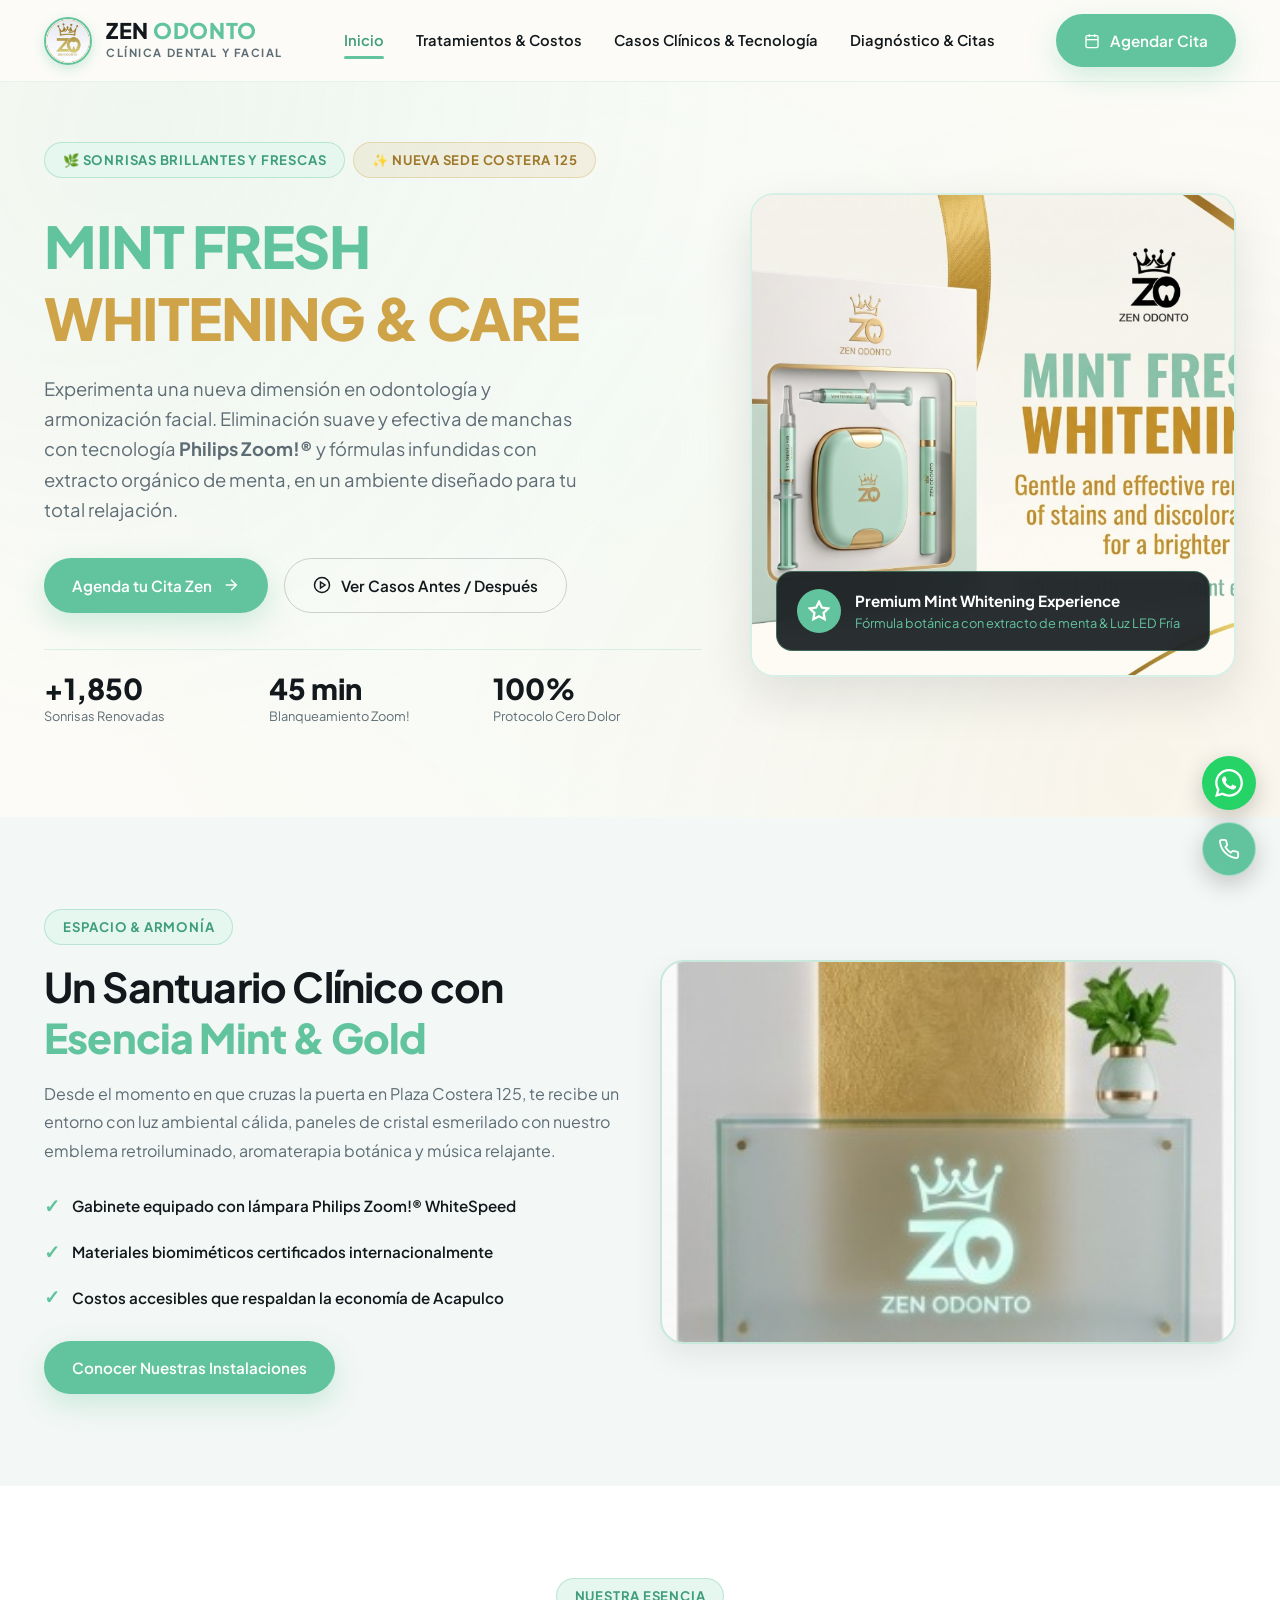
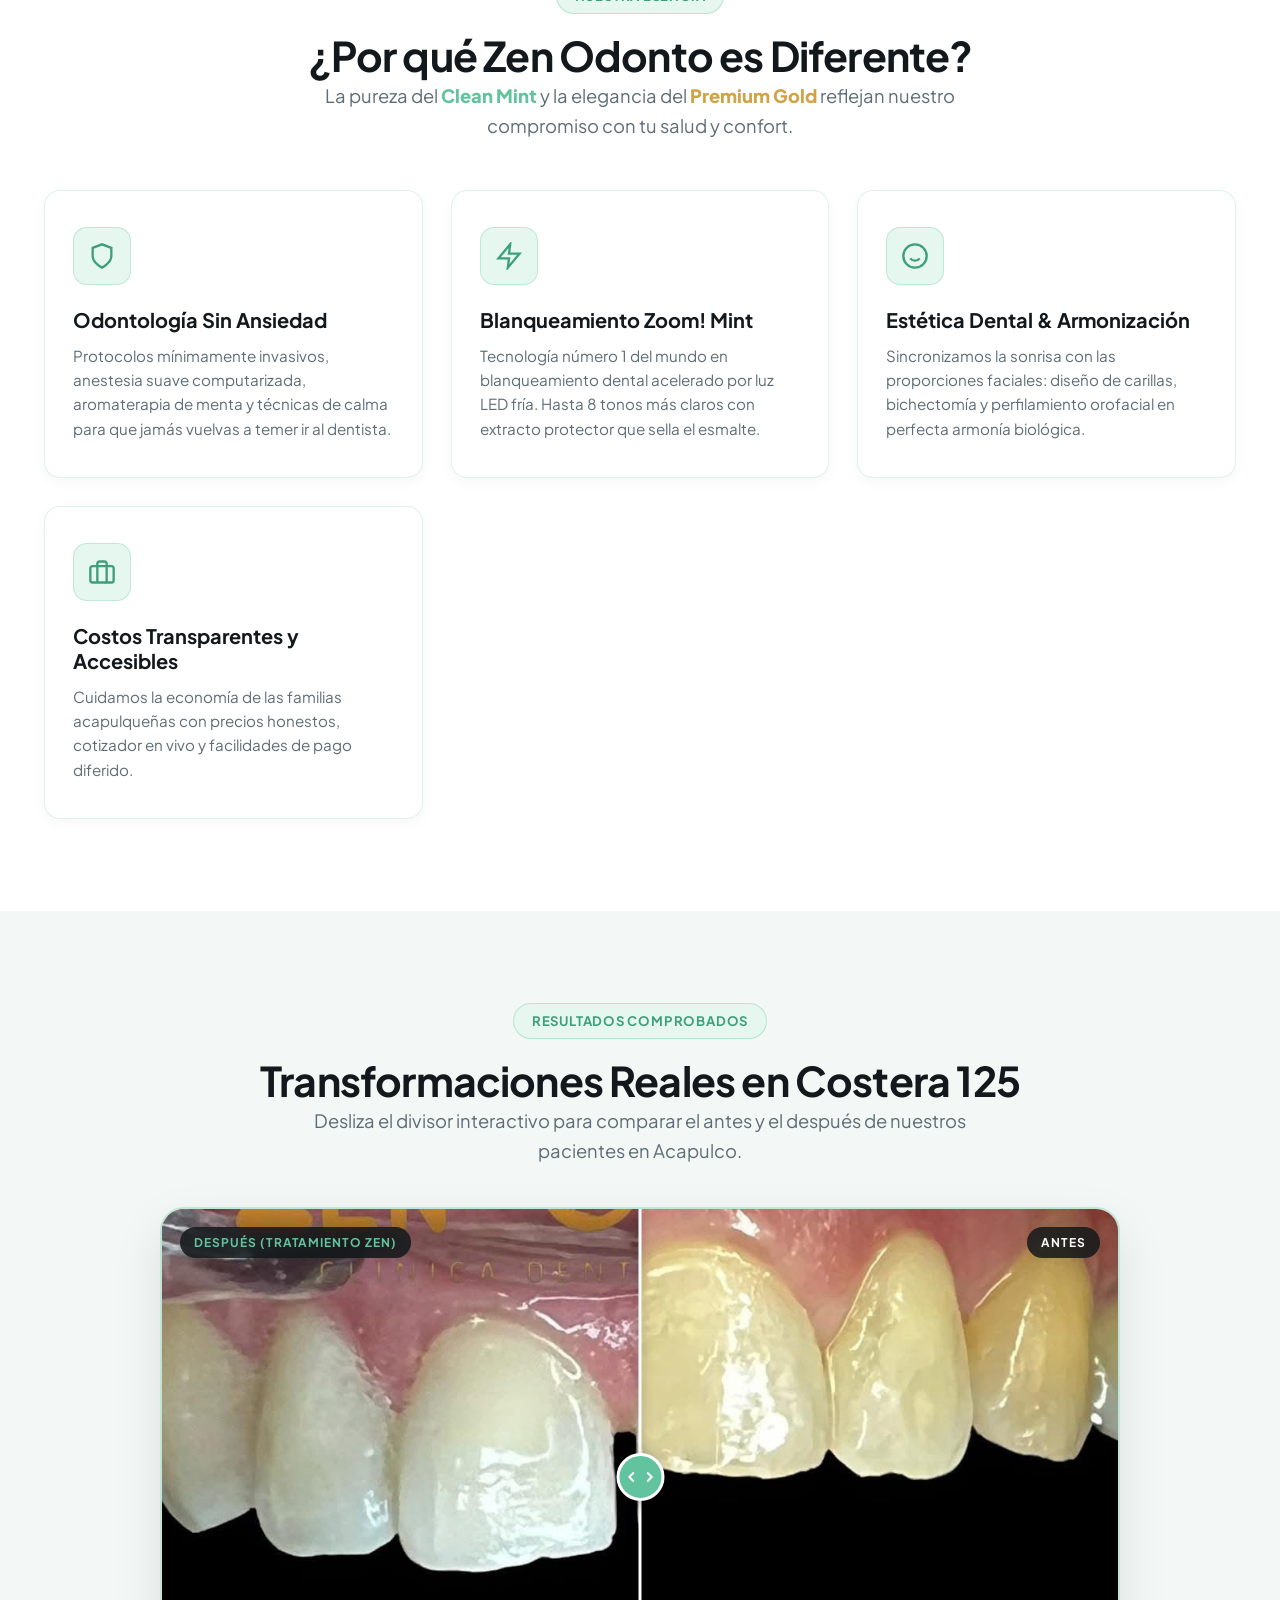
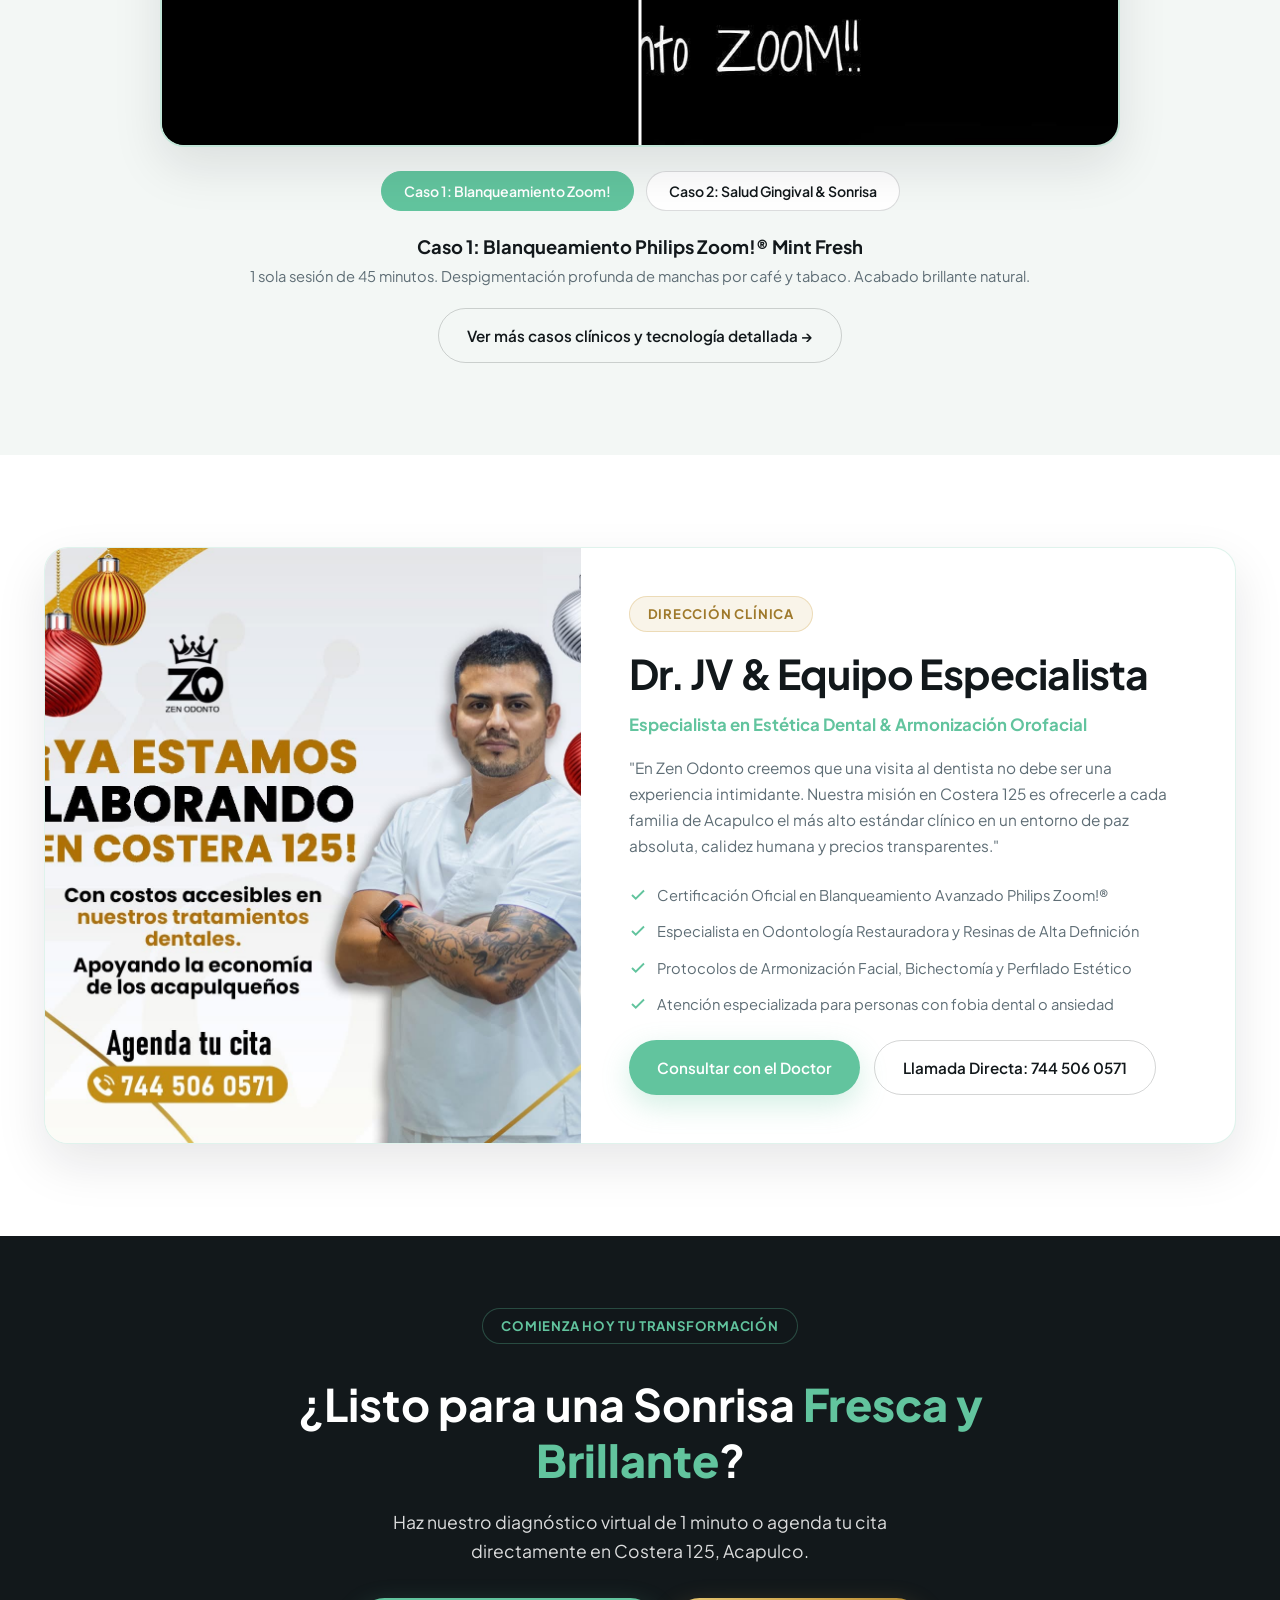
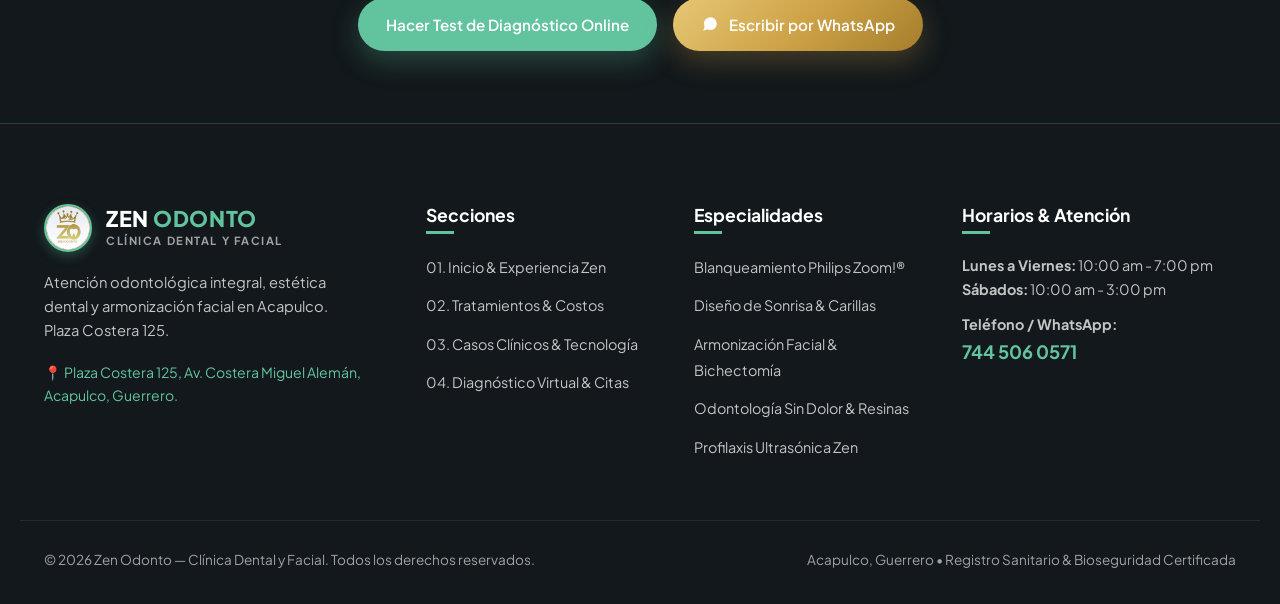
==== commit 6baacb37: "Eliminar barra superior de direccion en todas las paginas" ====
--- a/index.html
+++ b/index.html
@@ -15,26 +15,6 @@
 </head>
 <body>
 
-  <!-- Top Announcement Bar -->
-  <div class="top-notice-bar">
-    <div class="container top-notice-content">
-      <div class="notice-items">
-        <div class="notice-item">
-          <svg width="15" height="15" viewBox="0 0 24 24" fill="none" stroke="currentColor" stroke-width="2"><path d="M21 10c0 7-9 13-9 13s-9-6-9-13a9 9 0 0 1 18 0z"/><circle cx="12" cy="10" r="3"/></svg>
-          <span>Plaza Costera 125, Acapulco, Gro.</span>
-        </div>
-        <div class="notice-item">
-          <svg width="15" height="15" viewBox="0 0 24 24" fill="none" stroke="currentColor" stroke-width="2"><path d="M22 16.92v3a2 2 0 0 1-2.18 2 19.79 19.79 0 0 1-8.63-3.07 19.5 19.5 0 0 1-6-6 19.79 19.79 0 0 1-3.07-8.67A2 2 0 0 1 4.11 2h3a2 2 0 0 1 2 1.72 12.84 12.84 0 0 0 .7 2.81 2 2 0 0 1-.45 2.11L8.09 9.91a16 16 0 0 0 6 6l1.27-1.27a2 2 0 0 1 2.11-.45 12.84 12.84 0 0 0 2.81.7A2 2 0 0 1 22 16.92z"/></svg>
-          <a href="tel:7445060571">744 506 0571</a>
-        </div>
-      </div>
-      <button class="notice-sound-toggle" id="zenSoundToggle" title="Activa frecuencias relajantes de armonía a 432Hz">
-        <svg width="14" height="14" viewBox="0 0 24 24" fill="none" stroke="currentColor" stroke-width="2"><path d="M11 5L6 9H2v6h4l5 4V5z"/><line x1="23" y1="9" x2="17" y2="15"/><line x1="17" y1="9" x2="23" y2="15"/></svg>
-        <span>Activar Sonido Zen</span>
-      </button>
-    </div>
-  </div>
-
   <!-- Navigation Bar -->
   <header class="site-navbar">
     <div class="container navbar-container">
--- a/assets/css/styles.css
+++ b/assets/css/styles.css
@@ -672,6 +672,98 @@
   font-size: 1.15rem;
 }
 
+/* Full-Screen Video Hero Header */
+.full-video-hero {
+  position: relative;
+  width: 100%;
+  min-height: 75vh;
+  min-height: 75dvh;
+  display: flex;
+  align-items: center;
+  justify-content: center;
+  overflow: hidden;
+  background: var(--pro-black);
+  border-bottom: 2px solid rgba(98, 196, 158, 0.3);
+}
+
+.full-video-hero-bg {
+  position: absolute;
+  top: 0;
+  left: 0;
+  width: 100%;
+  height: 100%;
+  object-fit: cover;
+  z-index: 1;
+  filter: brightness(0.85);
+}
+
+.full-video-hero-overlay {
+  position: absolute;
+  inset: 0;
+  background: radial-gradient(circle at center, rgba(18, 24, 27, 0.4) 0%, rgba(18, 24, 27, 0.8) 75%, rgba(18, 24, 27, 0.96) 100%);
+  z-index: 2;
+  pointer-events: none;
+}
+
+.full-video-hero-content {
+  position: relative;
+  z-index: 3;
+  width: 100%;
+  max-width: 920px;
+  margin: 0 auto;
+  text-align: center;
+  padding: 80px 24px;
+  color: #FFFFFF;
+}
+
+.full-video-hero-content h1 {
+  color: #FFFFFF;
+  margin-bottom: 18px;
+  text-shadow: 0 4px 20px rgba(0, 0, 0, 0.5);
+}
+
+.full-video-hero-content p {
+  color: rgba(255, 255, 255, 0.9);
+  font-size: 1.2rem;
+  line-height: 1.7;
+  max-width: 720px;
+  margin: 0 auto 32px;
+  text-shadow: 0 2px 10px rgba(0, 0, 0, 0.5);
+}
+
+.full-video-cta-group {
+  display: flex;
+  justify-content: center;
+  align-items: center;
+  gap: 16px;
+  flex-wrap: wrap;
+}
+
+.video-audio-floating-btn {
+  position: absolute;
+  bottom: 24px;
+  right: 24px;
+  z-index: 4;
+  background: rgba(18, 24, 27, 0.75);
+  backdrop-filter: blur(8px);
+  border: 1px solid rgba(98, 196, 158, 0.4);
+  color: #FFFFFF;
+  padding: 8px 16px;
+  border-radius: var(--radius-pill);
+  font-size: 0.8rem;
+  font-weight: 600;
+  cursor: pointer;
+  display: flex;
+  align-items: center;
+  gap: 8px;
+  transition: var(--transition);
+}
+
+.video-audio-floating-btn:hover {
+  background: var(--clean-mint);
+  color: #FFFFFF;
+}
+
 /* ==========================================================================
    PHILOSOPHY & "EXPERIENCIA ZEN"
    ========================================================================== */
@@ -1583,7 +1675,8 @@
   .hero-grid,
   .calc-grid,
   .booking-grid,
-  .dr-feature-card {
+  .dr-feature-card,
+  .banner-video-grid {
     grid-template-columns: 1fr;
   }
 
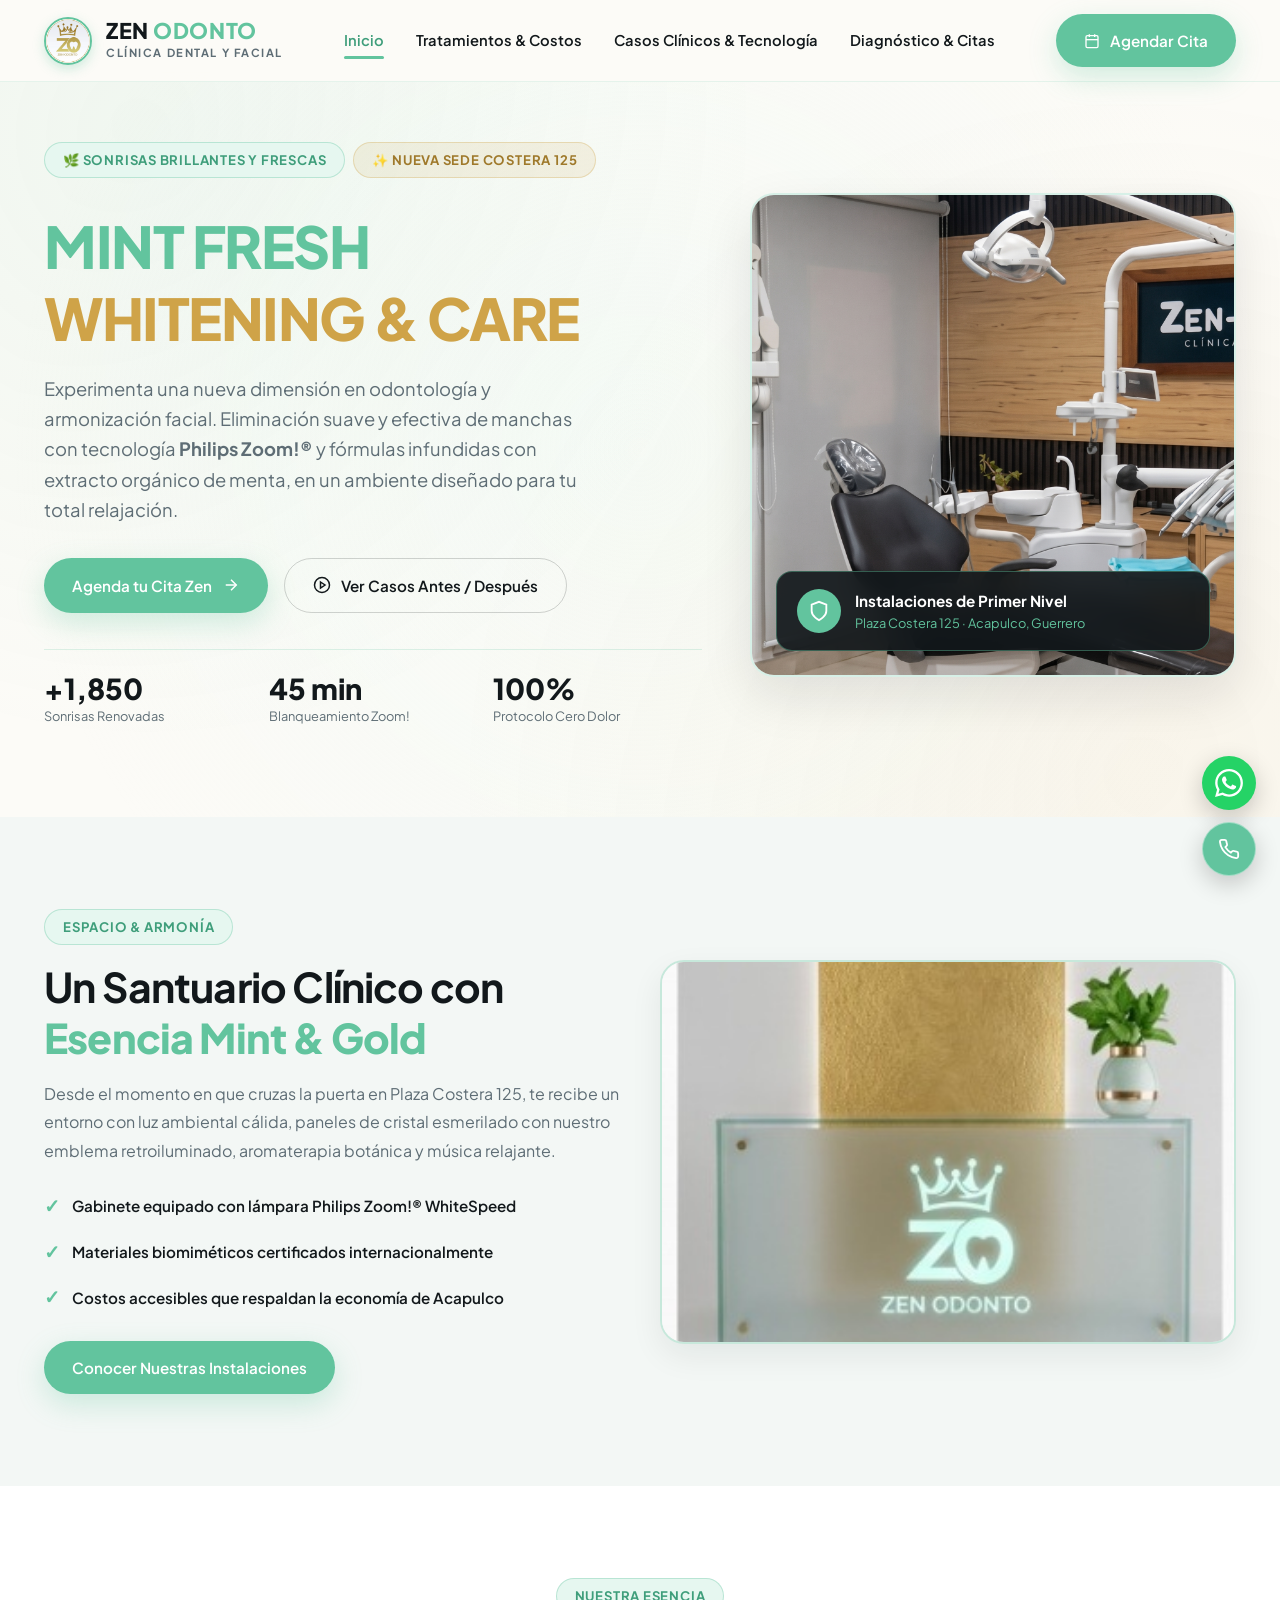
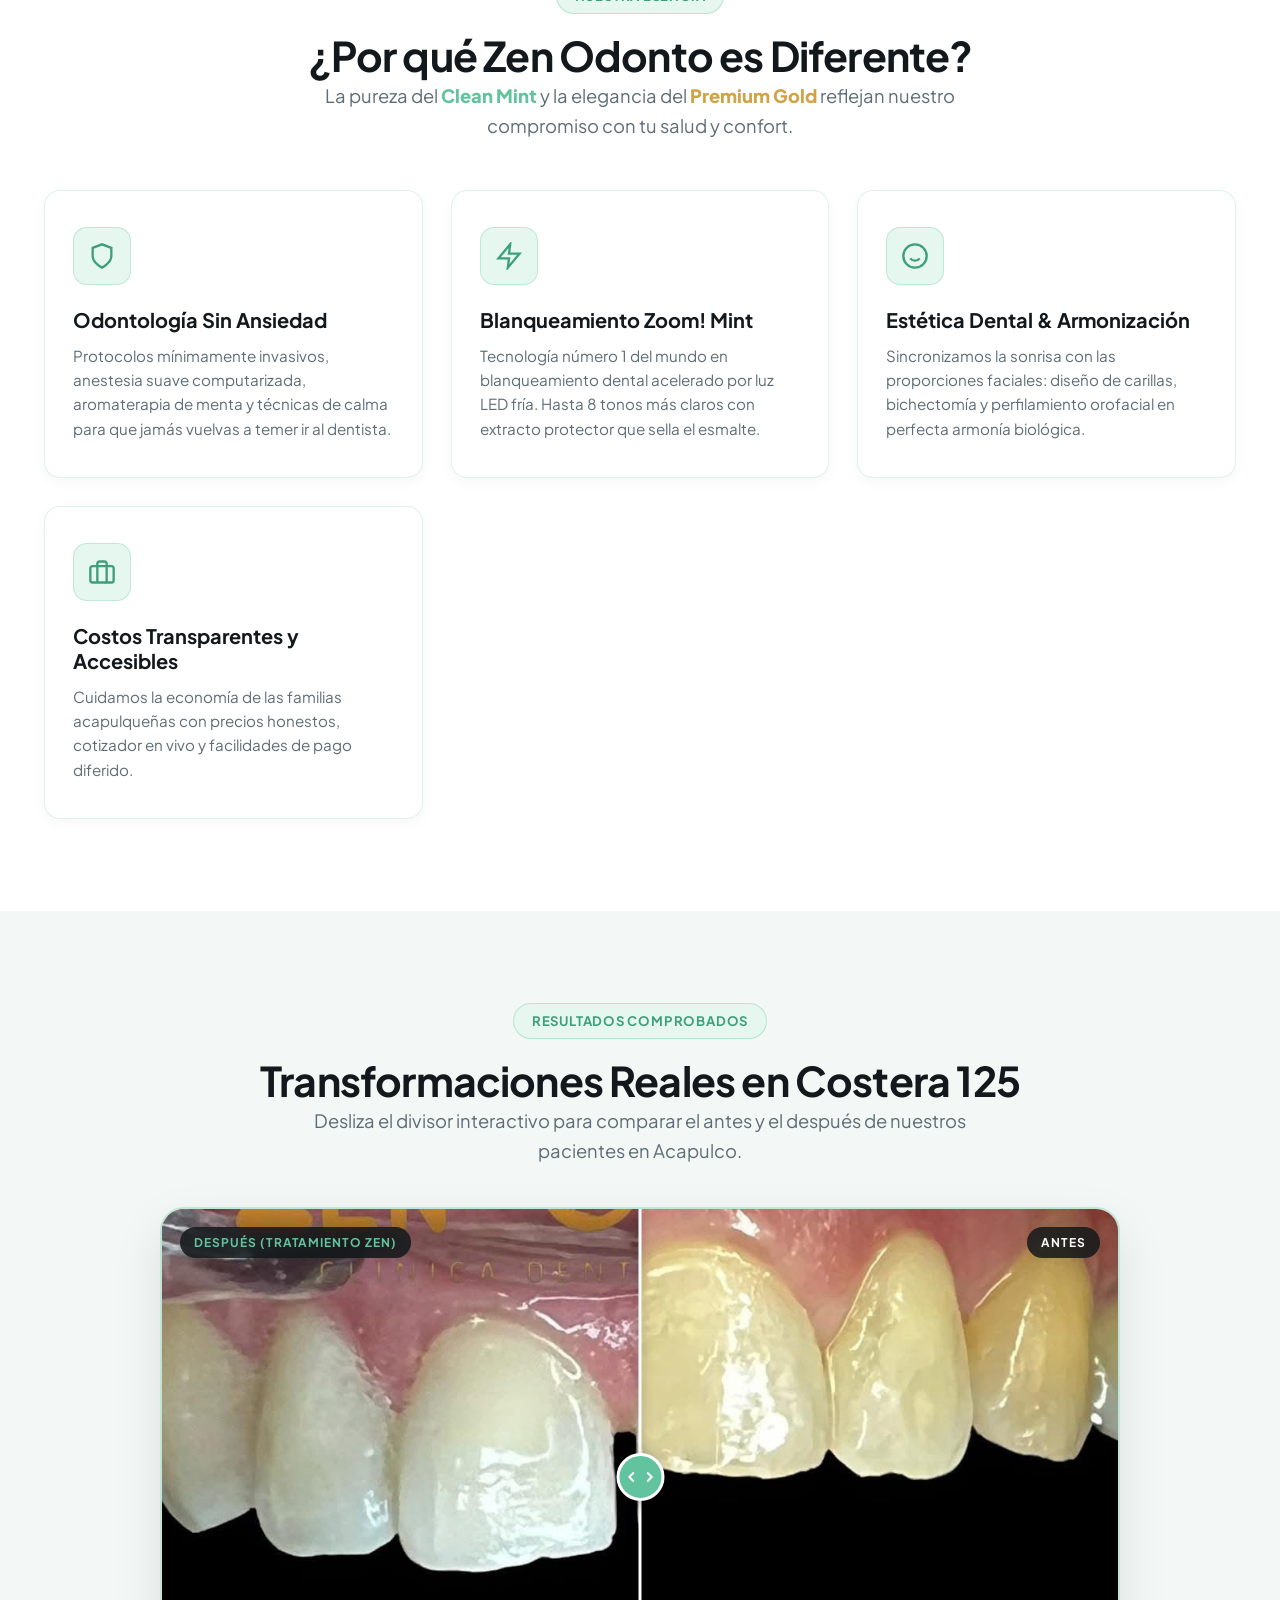
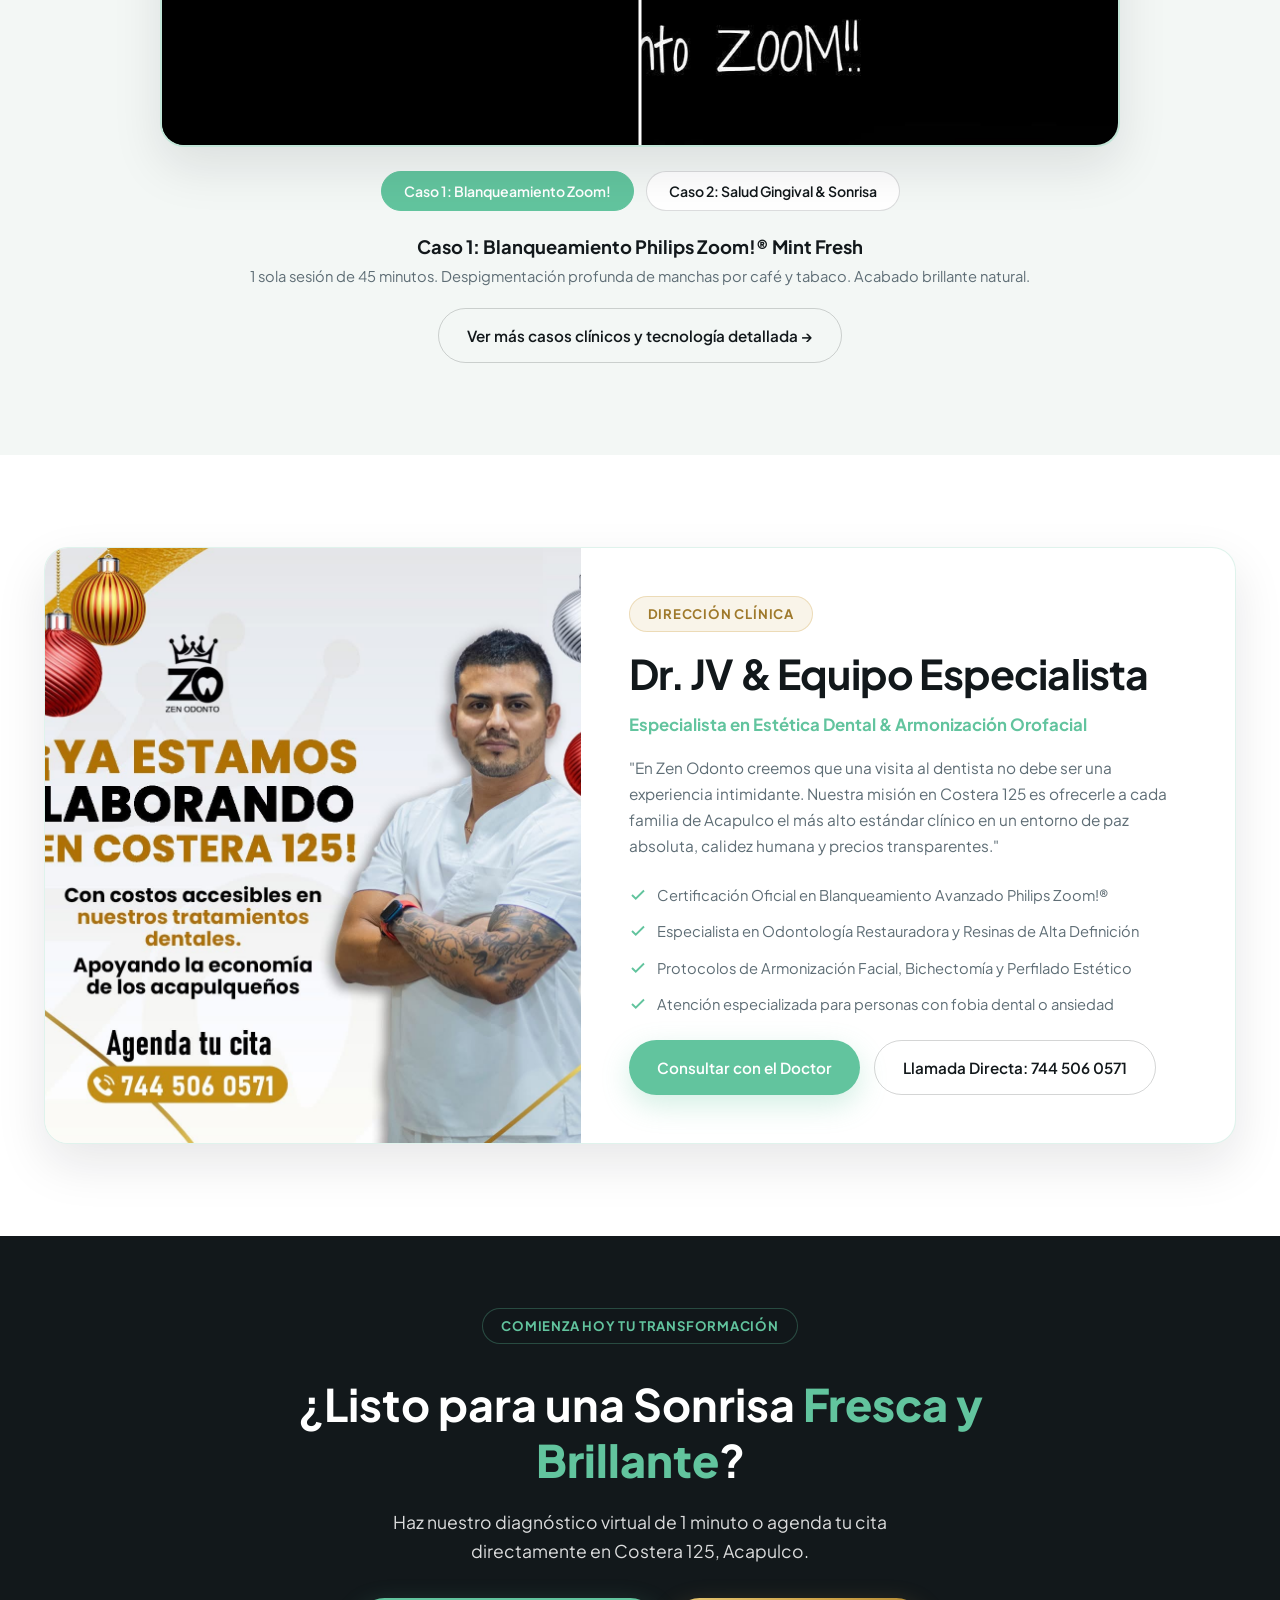
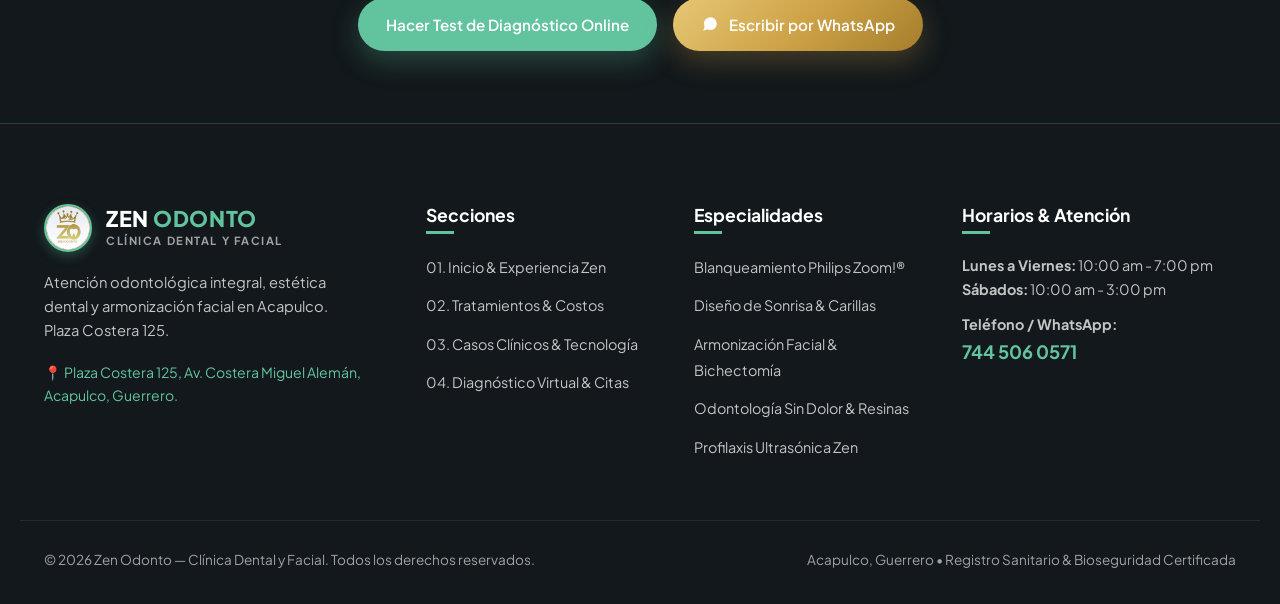
==== commit c67130aa: "Usar imagen de Zen Odonto Fachada en el hero de inicio" ====
--- a/index.html
+++ b/index.html
@@ -116,17 +116,17 @@
         </div>
       </div>
 
-      <!-- Hero Visual Composition with Mint Packaging & Reception Desk -->
+      <!-- Hero Visual Composition with Zen Odonto Fachada & Instalaciones -->
       <div class="hero-visual-col">
         <div class="hero-visual-card">
-          <img src="assets/images/mint-whitening-kit.jpg" alt="Zen Odonto Premium Mint Whitening Kit" class="hero-main-img">
+          <img src="assets/images/zen-odonto-fachada.jpg" alt="Instalaciones y Consultorio Zen Odonto Plaza Costera 125" class="hero-main-img">
           <div class="hero-floating-badge">
             <div class="badge-icon-box">
-              <svg width="22" height="22" viewBox="0 0 24 24" fill="none" stroke="currentColor" stroke-width="2.5"><polygon points="12 2 15.09 8.26 22 9.27 17 14.14 18.18 21.02 12 17.77 5.82 21.02 7 14.14 2 9.27 8.91 8.26 12 2"/></svg>
+              <svg width="22" height="22" viewBox="0 0 24 24" fill="none" stroke="currentColor" stroke-width="2"><path d="M12 22s8-4 8-10V5l-8-3-8 3v7c0 6 8 10 8 10z"/></svg>
             </div>
             <div>
-              <div class="badge-text-title">Premium Mint Whitening Experience</div>
-              <div class="badge-text-sub">Fórmula botánica con extracto de menta & Luz LED Fría</div>
+              <div class="badge-text-title">Instalaciones de Primer Nivel</div>
+              <div class="badge-text-sub">Plaza Costera 125 · Acapulco, Guerrero</div>
             </div>
           </div>
         </div>
--- a/assets/css/styles.css
+++ b/assets/css/styles.css
@@ -764,6 +764,8 @@
   color: #FFFFFF;
 }
 
+
+
 /* ==========================================================================
    PHILOSOPHY & "EXPERIENCIA ZEN"
    ========================================================================== */
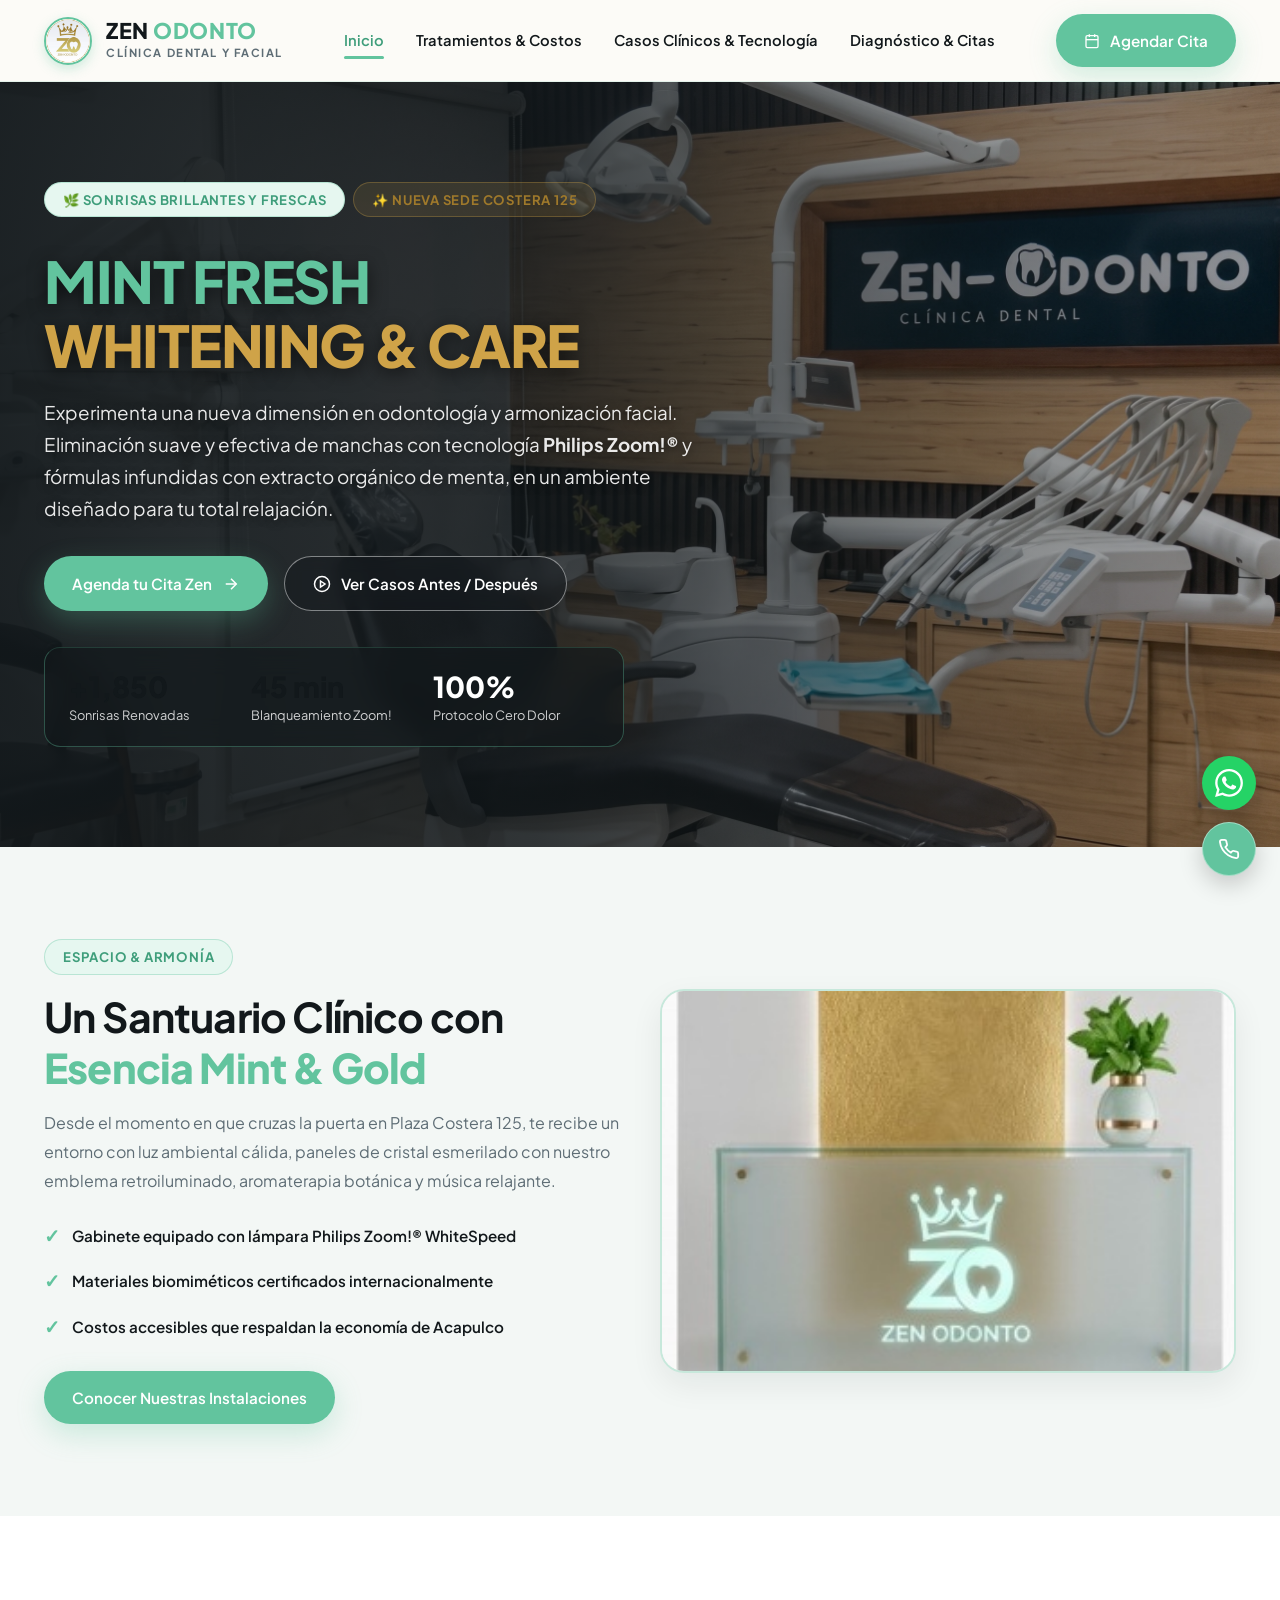
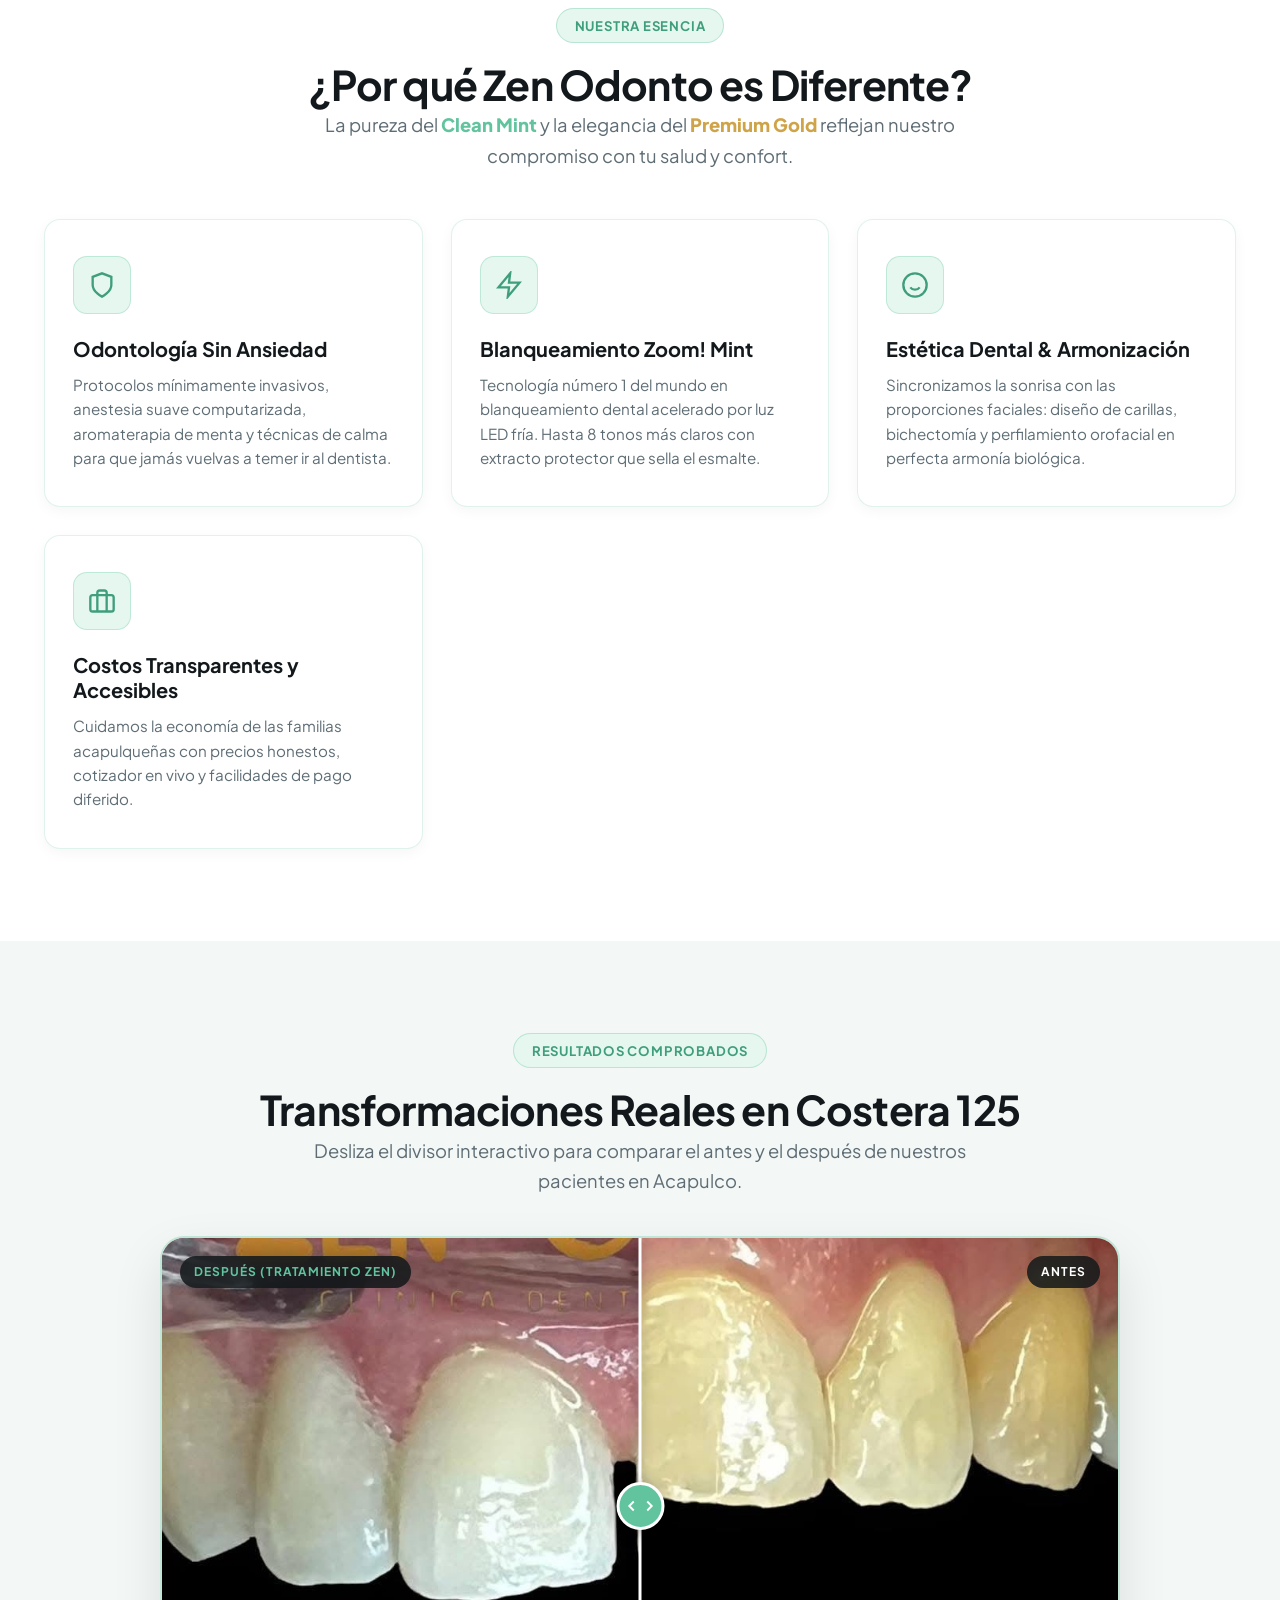
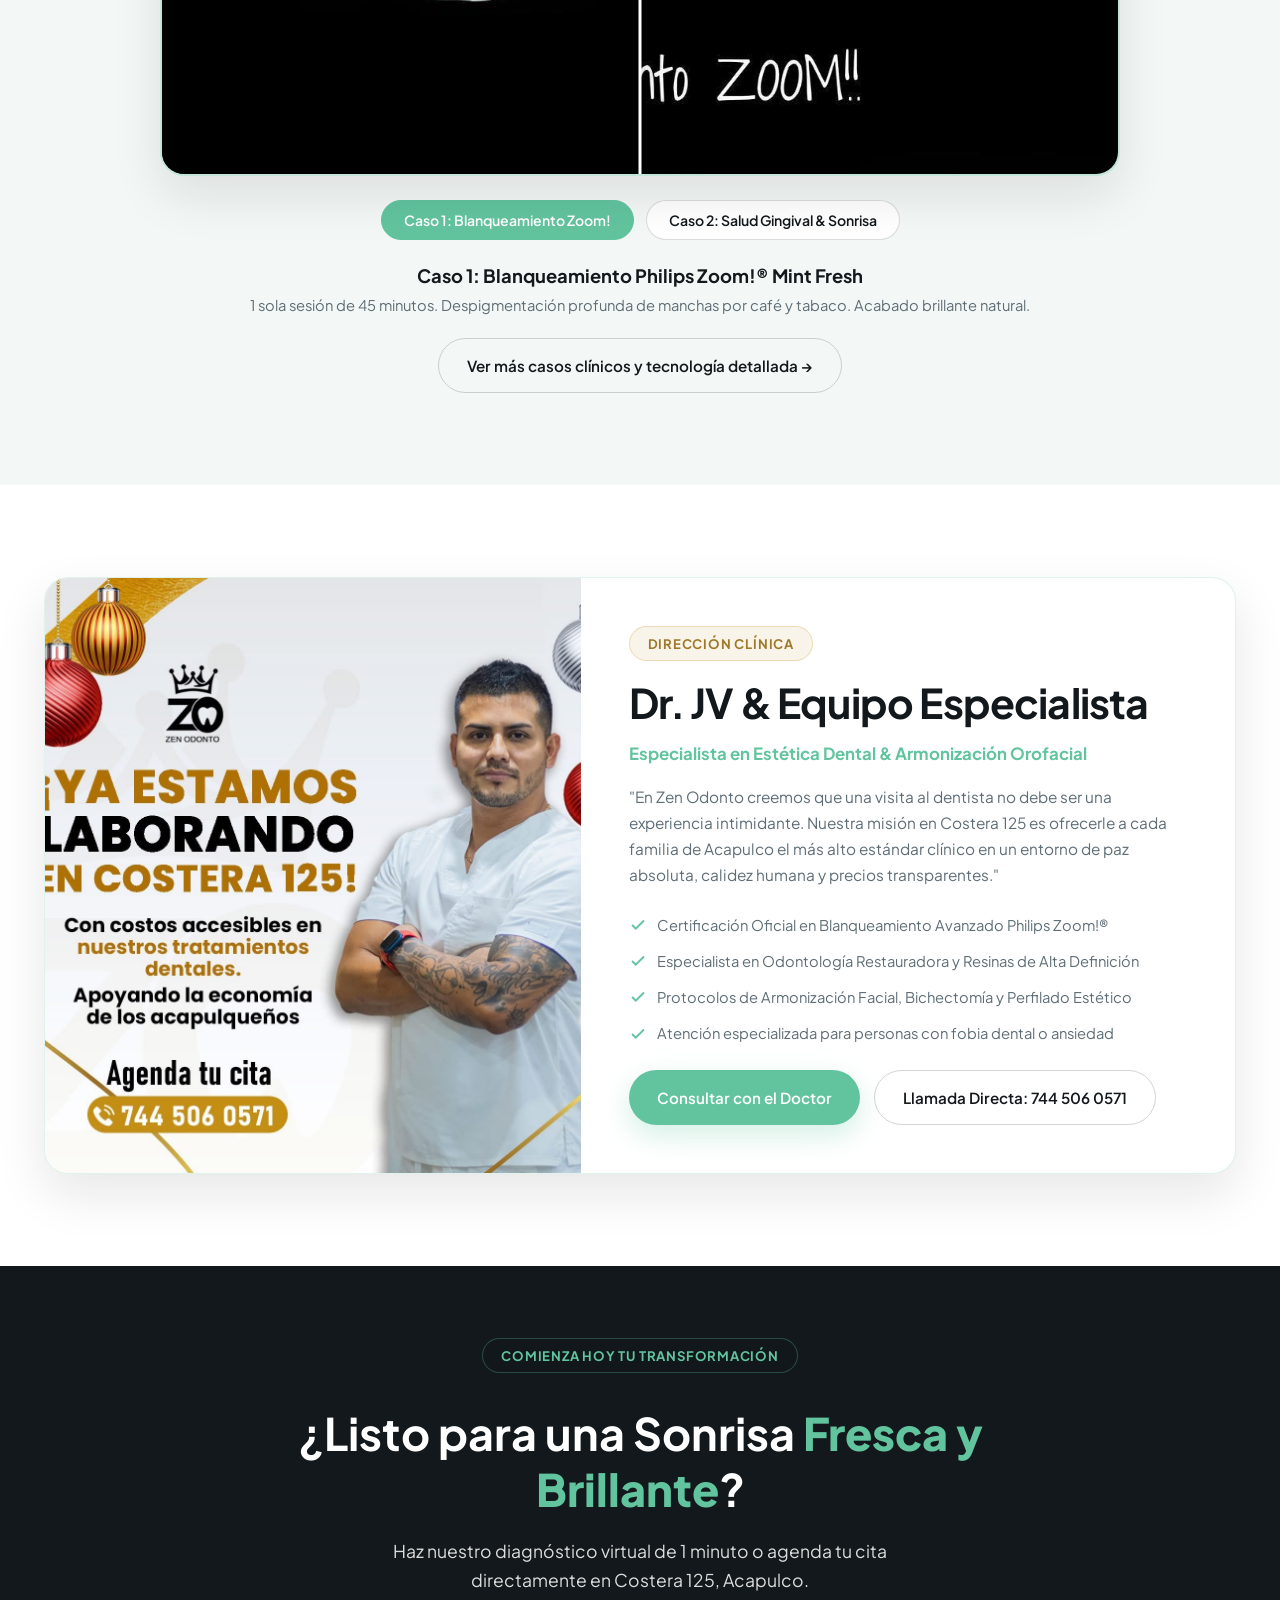
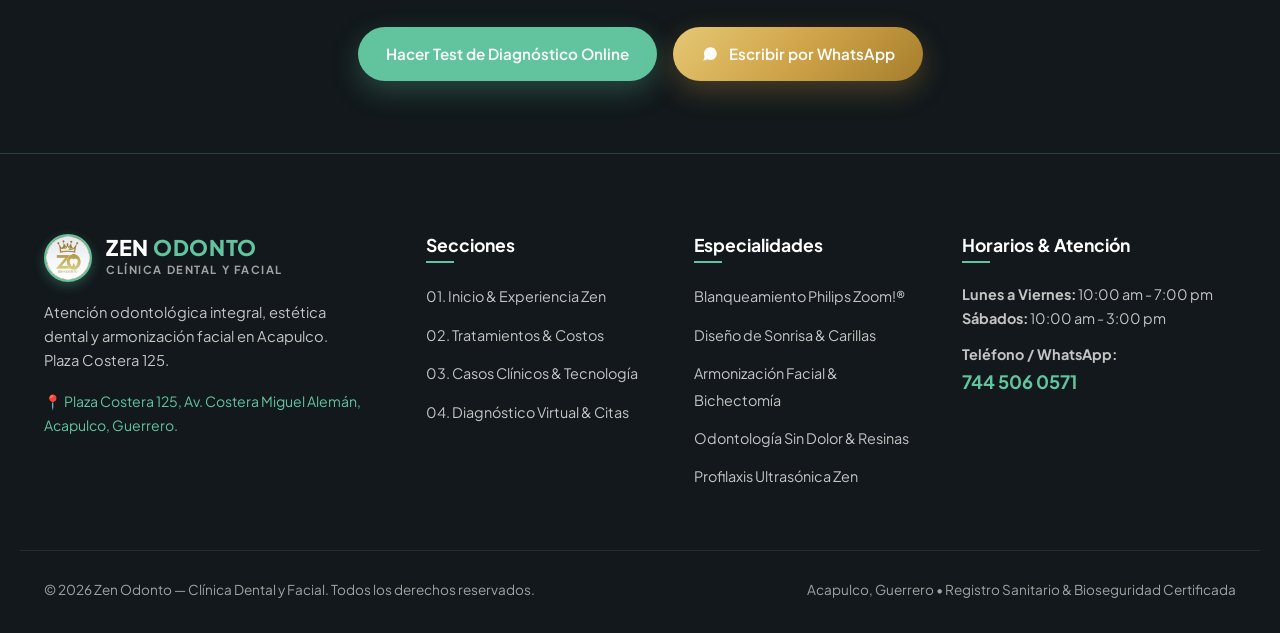
==== commit 520f8a39: "Convertir hero de inicio en fondo completo con foto de fachada" ====
--- a/index.html
+++ b/index.html
@@ -73,19 +73,27 @@
     </div>
   </aside>
 
-  <!-- HERO SECTION -->
-  <section class="hero-home">
-    <div class="container hero-grid">
-      <div class="hero-content-col">
+  <!-- HERO SECTION (FULL SCREEN BACKGROUND IMAGE) -->
+  <section class="hero-home hero-fullscreen-bg">
+    <div class="hero-bg-media">
+      <picture>
+        <source srcset="assets/images/zen-odonto-fachada.webp" type="image/webp">
+        <img src="assets/images/zen-odonto-fachada.jpg" alt="Zen Odonto Clínica Dental y Facial - Fachada e Instalaciones" class="hero-bg-img">
+      </picture>
+      <div class="hero-bg-overlay"></div>
+    </div>
+
+    <div class="container hero-home-container">
+      <div class="hero-content-box">
         <div class="hero-tag-pills">
           <span class="zen-badge">🌿 Sonrisas Brillantes y Frescas</span>
           <span class="zen-badge badge-gold">✨ Nueva Sede Costera 125</span>
         </div>
-        <h1 class="heading-xl">
+        <h1 class="heading-xl hero-title-white">
           <span class="title-mint">MINT FRESH</span> <br>
           <span class="title-gold">WHITENING & CARE</span>
         </h1>
-        <p class="hero-description">
+        <p class="hero-description-white">
           Experimenta una nueva dimensión en odontología y armonización facial. Eliminación suave y efectiva de manchas con tecnología <strong>Philips Zoom!®</strong> y fórmulas infundidas con extracto orgánico de menta, en un ambiente diseñado para tu total relajación.
         </p>
 
@@ -94,13 +102,13 @@
             <span>Agenda tu Cita Zen</span>
             <svg width="18" height="18" viewBox="0 0 24 24" fill="none" stroke="currentColor" stroke-width="2"><line x1="5" y1="12" x2="19" y2="12"/><polyline points="12 5 19 12 12 19"/></svg>
           </a>
-          <a href="casos-clinicos.html" class="btn btn-outline">
+          <a href="casos-clinicos.html" class="btn btn-outline-white">
             <svg width="18" height="18" viewBox="0 0 24 24" fill="none" stroke="currentColor" stroke-width="2"><circle cx="12" cy="12" r="10"/><polygon points="10 8 16 12 10 16 10 8"/></svg>
             <span>Ver Casos Antes / Después</span>
           </a>
         </div>
 
-        <div class="hero-stats-row">
+        <div class="hero-stats-row hero-stats-glass">
           <div class="stat-item">
             <span class="stat-num text-mint">+1,850</span>
             <span class="stat-label">Sonrisas Renovadas</span>
@@ -110,24 +118,8 @@
             <span class="stat-label">Blanqueamiento Zoom!</span>
           </div>
           <div class="stat-item">
-            <span class="stat-num">100%</span>
+            <span class="stat-num text-white">100%</span>
             <span class="stat-label">Protocolo Cero Dolor</span>
-          </div>
-        </div>
-      </div>
-
-      <!-- Hero Visual Composition with Zen Odonto Fachada & Instalaciones -->
-      <div class="hero-visual-col">
-        <div class="hero-visual-card">
-          <img src="assets/images/zen-odonto-fachada.jpg" alt="Instalaciones y Consultorio Zen Odonto Plaza Costera 125" class="hero-main-img">
-          <div class="hero-floating-badge">
-            <div class="badge-icon-box">
-              <svg width="22" height="22" viewBox="0 0 24 24" fill="none" stroke="currentColor" stroke-width="2"><path d="M12 22s8-4 8-10V5l-8-3-8 3v7c0 6 8 10 8 10z"/></svg>
-            </div>
-            <div>
-              <div class="badge-text-title">Instalaciones de Primer Nivel</div>
-              <div class="badge-text-sub">Plaza Costera 125 · Acapulco, Guerrero</div>
-            </div>
           </div>
         </div>
       </div>
--- a/assets/css/styles.css
+++ b/assets/css/styles.css
@@ -513,6 +513,133 @@
   overflow: hidden;
 }
 
+/* Fullscreen Hero Background for Home */
+.hero-fullscreen-bg {
+  position: relative;
+  min-height: calc(100vh - 80px);
+  min-height: 85vh;
+  min-height: 85dvh;
+  display: flex;
+  align-items: center;
+  padding: 80px 0;
+  overflow: hidden;
+  background: var(--pro-black);
+}
+
+.hero-bg-media {
+  position: absolute;
+  inset: 0;
+  width: 100%;
+  height: 100%;
+  z-index: 1;
+}
+
+.hero-bg-img {
+  width: 100%;
+  height: 100%;
+  object-fit: cover;
+  object-position: center right;
+  filter: brightness(0.92);
+}
+
+.hero-bg-overlay {
+  position: absolute;
+  inset: 0;
+  background: linear-gradient(
+    90deg,
+    rgba(18, 24, 27, 0.94) 0%,
+    rgba(18, 24, 27, 0.8) 42%,
+    rgba(18, 24, 27, 0.45) 75%,
+    rgba(18, 24, 27, 0.25) 100%
+  );
+  z-index: 2;
+}
+
+.hero-home-container {
+  position: relative;
+  z-index: 3;
+  width: 100%;
+}
+
+.hero-content-box {
+  max-width: 660px;
+}
+
+.hero-title-white {
+  color: #FFFFFF;
+  text-shadow: 0 4px 18px rgba(0, 0, 0, 0.6);
+  line-height: 1.1;
+  margin-bottom: 20px;
+}
+
+.hero-description-white {
+  font-size: 1.18rem;
+  color: rgba(255, 255, 255, 0.9);
+  line-height: 1.7;
+  margin-bottom: 32px;
+  text-shadow: 0 2px 8px rgba(0, 0, 0, 0.5);
+}
+
+.btn-outline-white {
+  display: inline-flex;
+  align-items: center;
+  justify-content: center;
+  gap: 10px;
+  padding: 14px 28px;
+  border-radius: var(--radius-pill);
+  font-weight: 600;
+  font-size: 0.95rem;
+  border: 1.5px solid rgba(255, 255, 255, 0.45);
+  color: #FFFFFF;
+  background: rgba(18, 24, 27, 0.45);
+  backdrop-filter: blur(8px);
+  -webkit-backdrop-filter: blur(8px);
+  transition: var(--transition);
+}
+
+.btn-outline-white:hover {
+  background: rgba(255, 255, 255, 0.15);
+  border-color: #FFFFFF;
+  color: #FFFFFF;
+  transform: translateY(-2px);
+}
+
+.hero-stats-glass {
+  background: rgba(18, 24, 27, 0.65);
+  backdrop-filter: blur(14px);
+  -webkit-backdrop-filter: blur(14px);
+  border: 1px solid rgba(98, 196, 158, 0.35);
+  border-radius: var(--radius-md);
+  padding: 20px 24px;
+  max-width: 580px;
+}
+
+.hero-stats-glass .stat-label {
+  color: rgba(255, 255, 255, 0.8);
+}
+
+.text-white {
+  color: #FFFFFF !important;
+}
+
+@media (max-width: 768px) {
+  .hero-fullscreen-bg {
+    min-height: 85vh;
+    padding: 60px 0;
+  }
+  .hero-bg-overlay {
+    background: linear-gradient(
+      180deg,
+      rgba(18, 24, 27, 0.88) 0%,
+      rgba(18, 24, 27, 0.92) 100%
+    );
+  }
+  .hero-stats-glass {
+    grid-template-columns: 1fr;
+    gap: 16px;
+  }
+}
+
 .hero-grid {
   display: grid;
   grid-template-columns: 1.15fr 0.85fr;
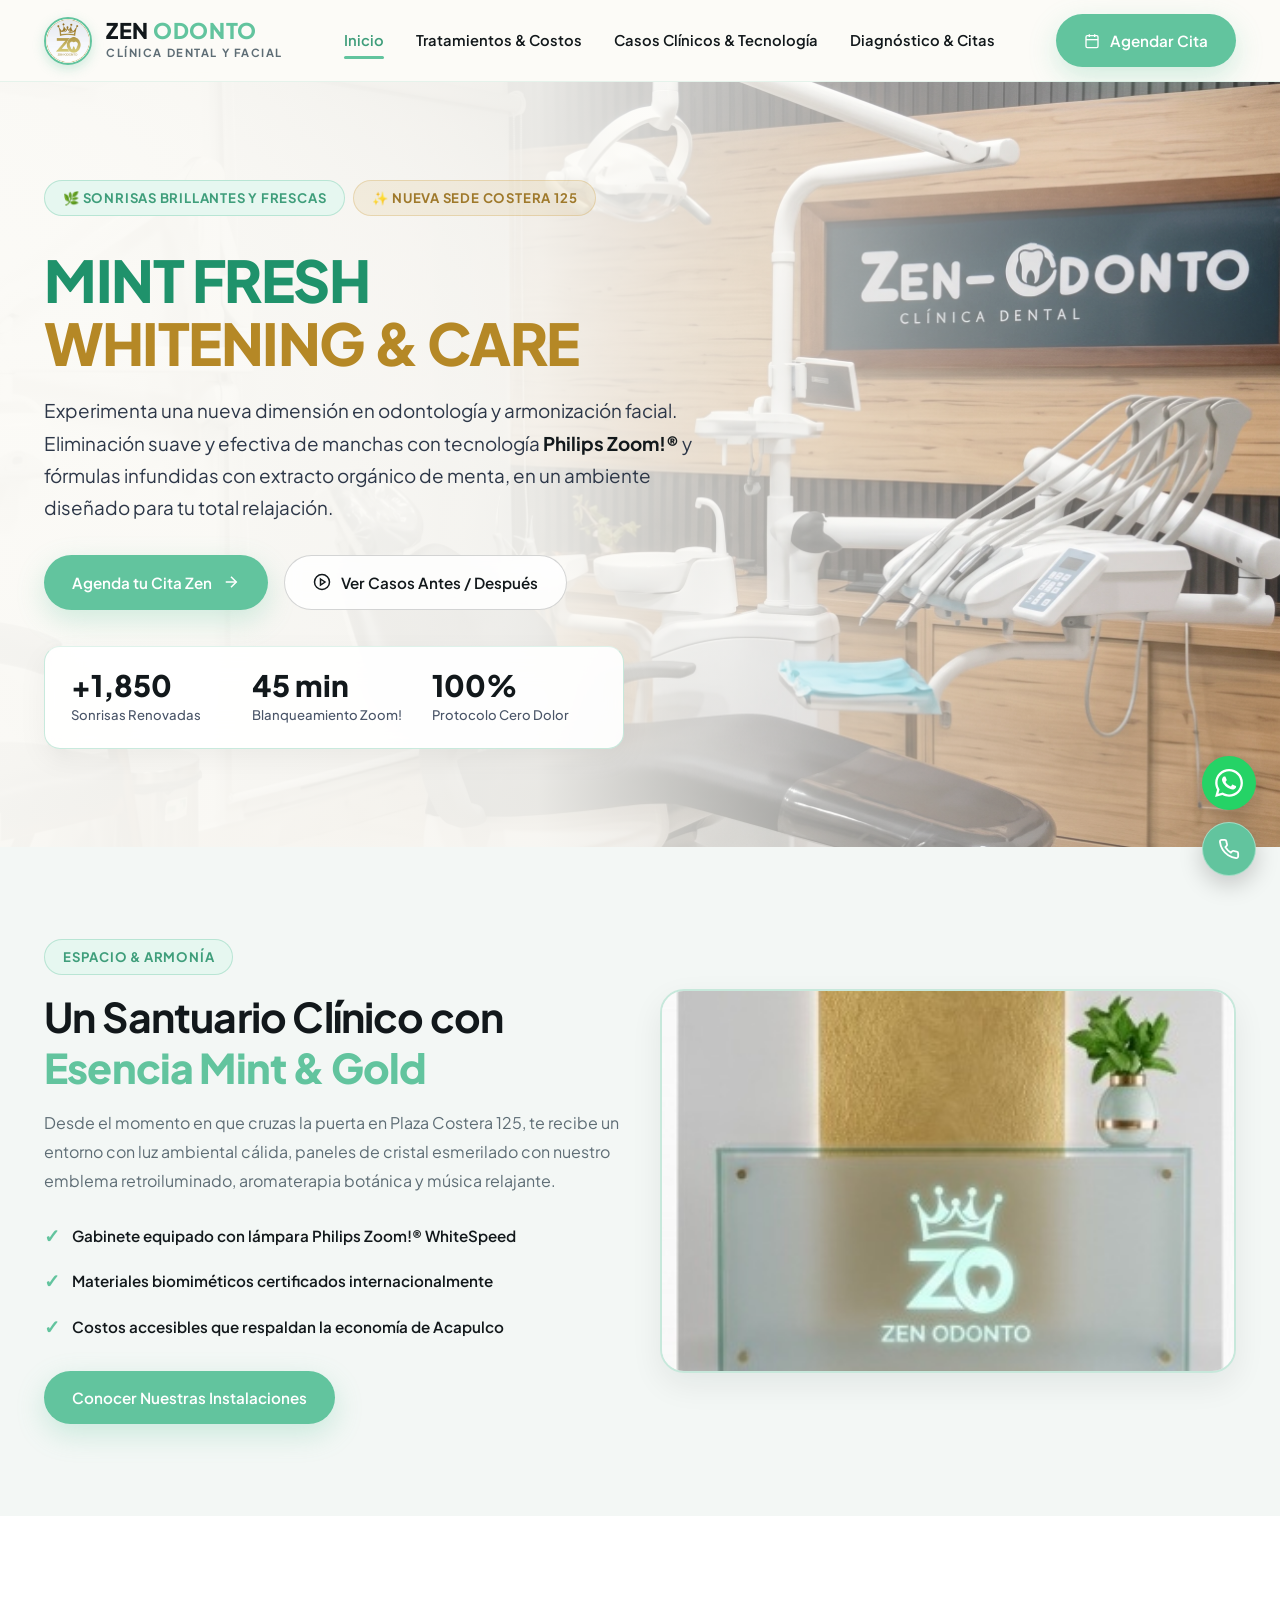
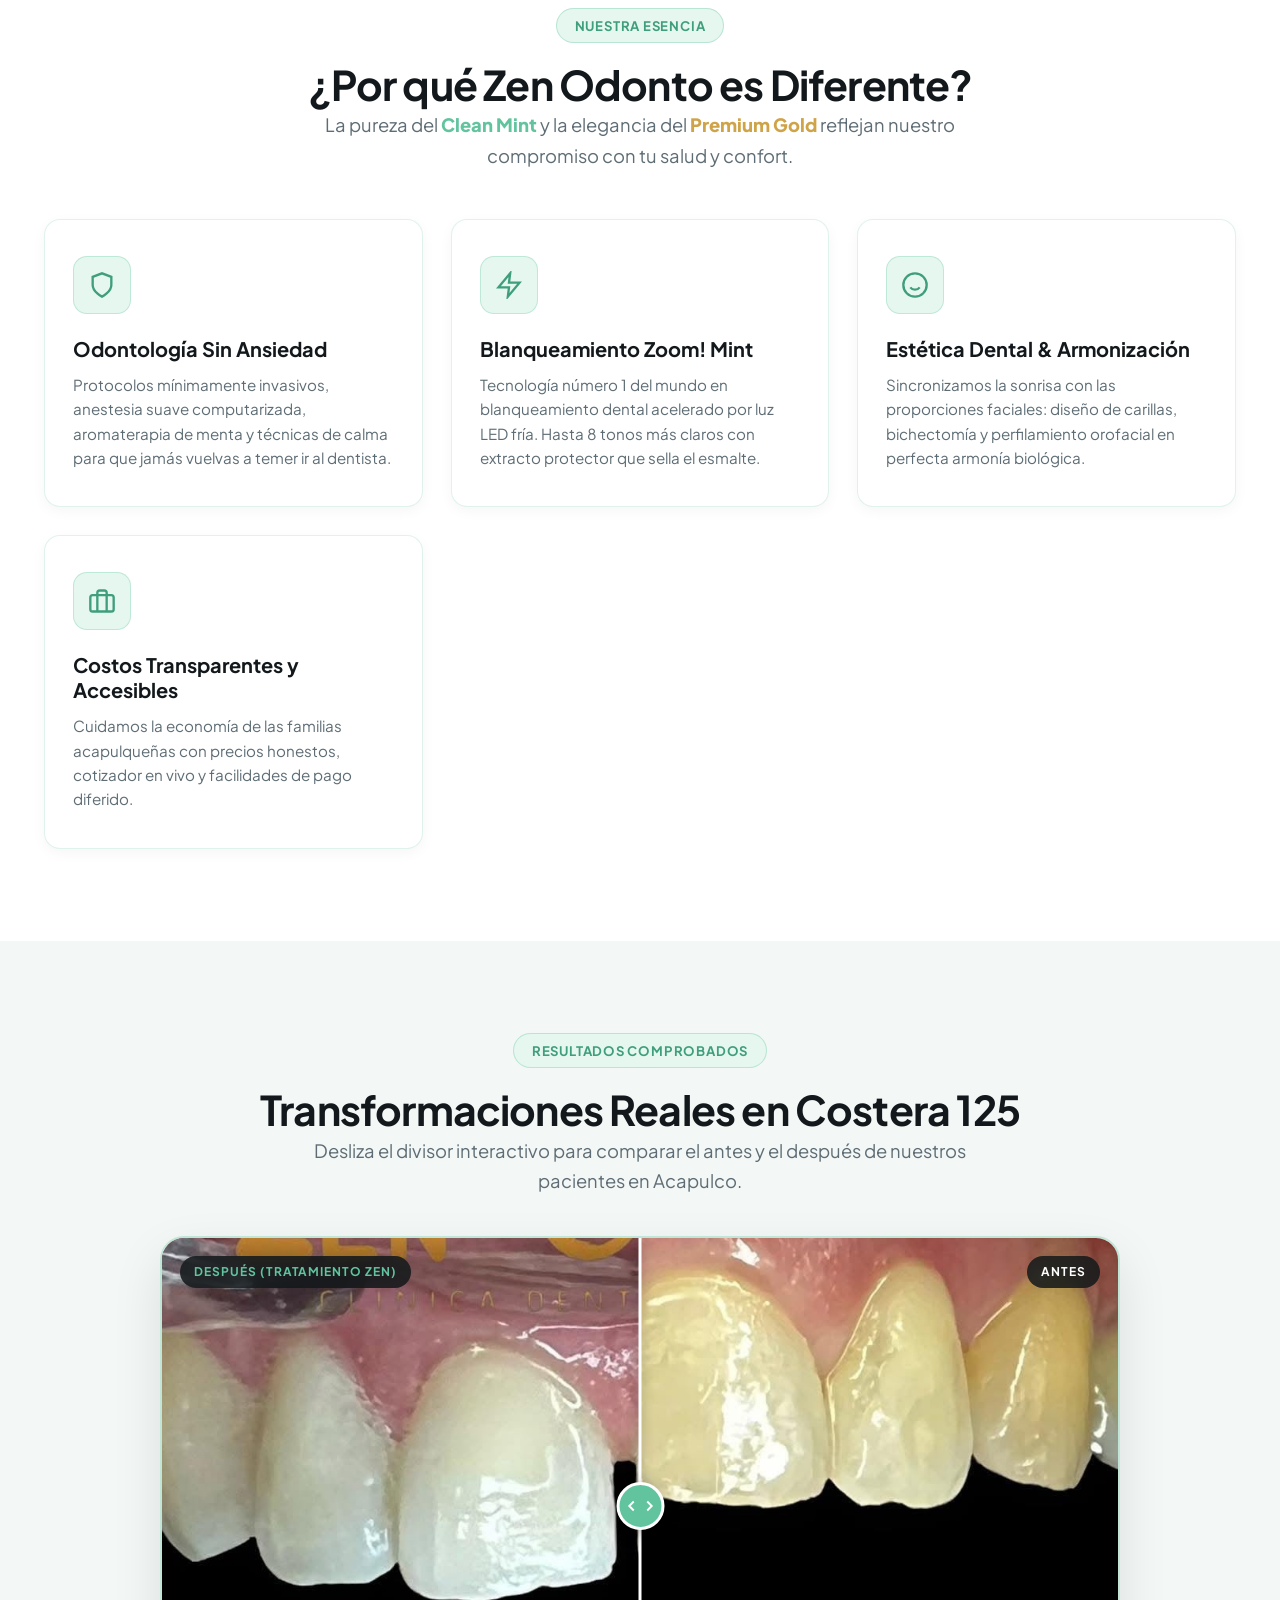
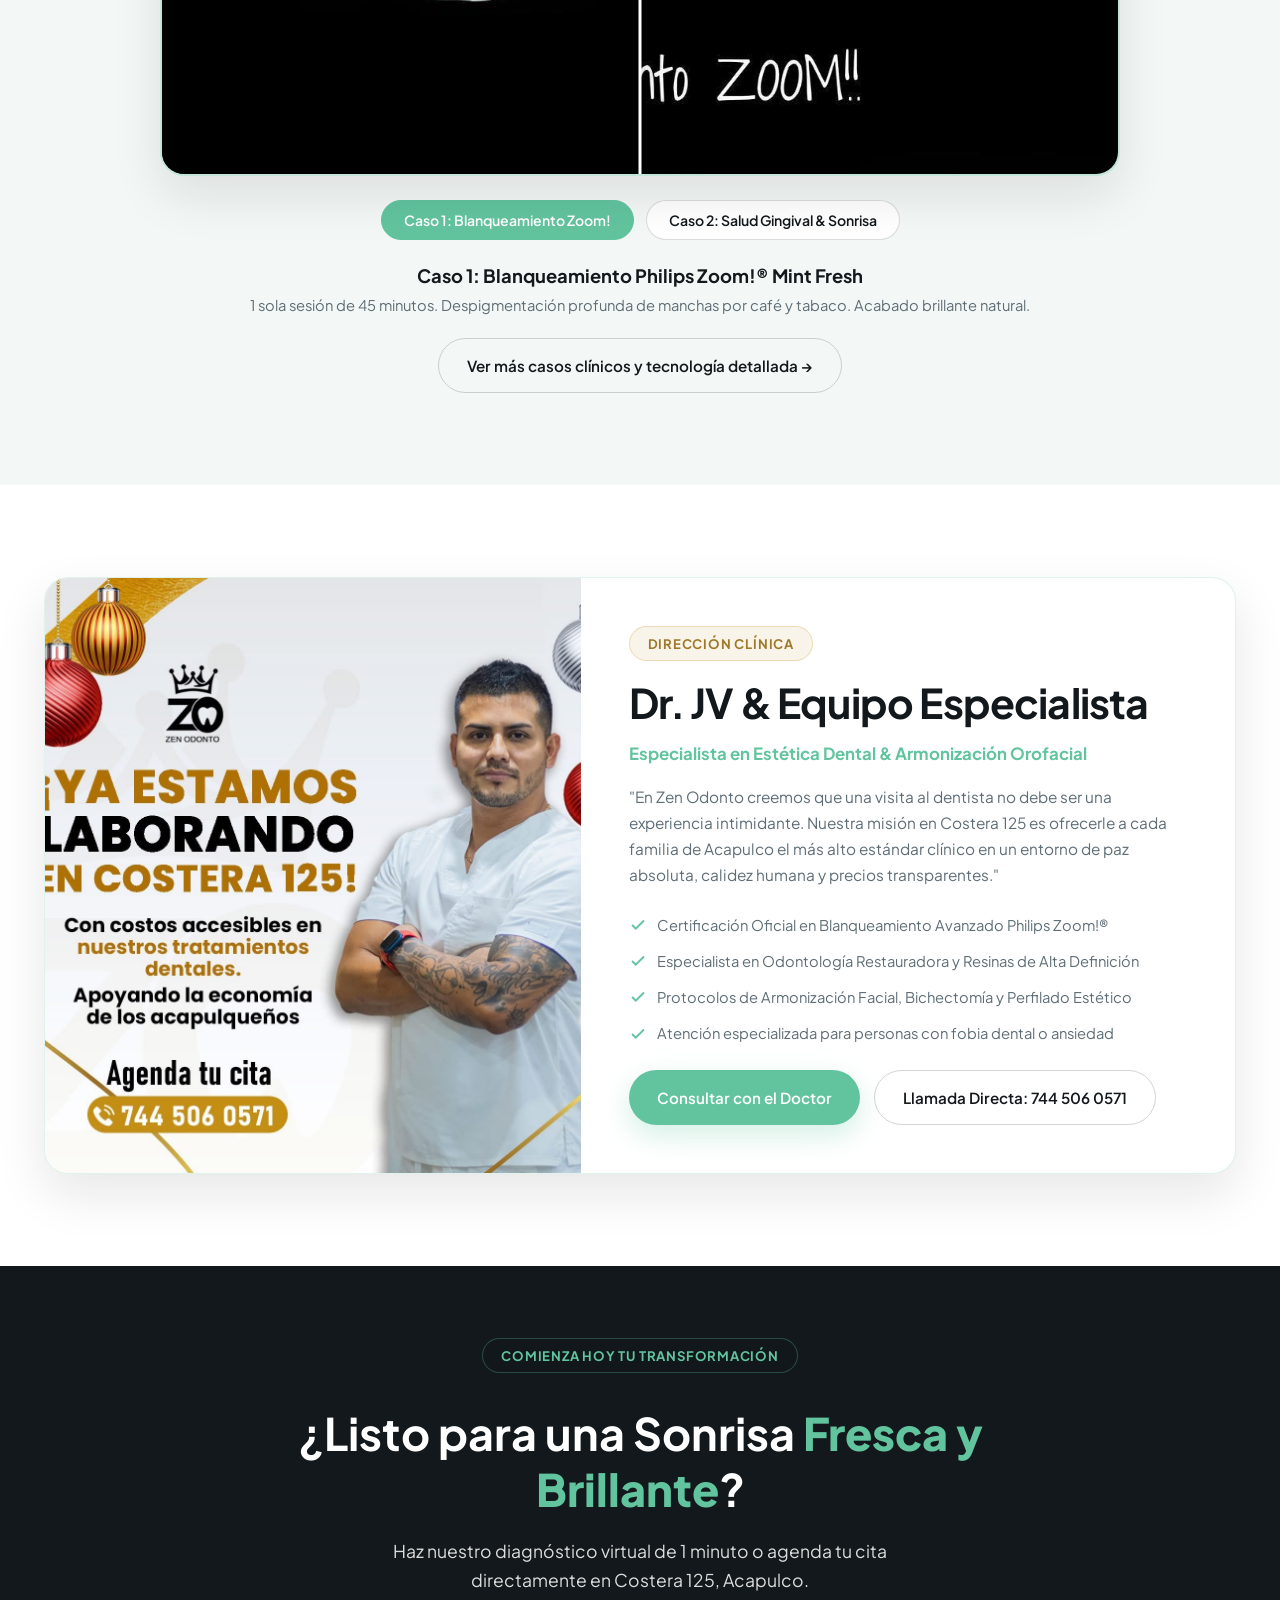
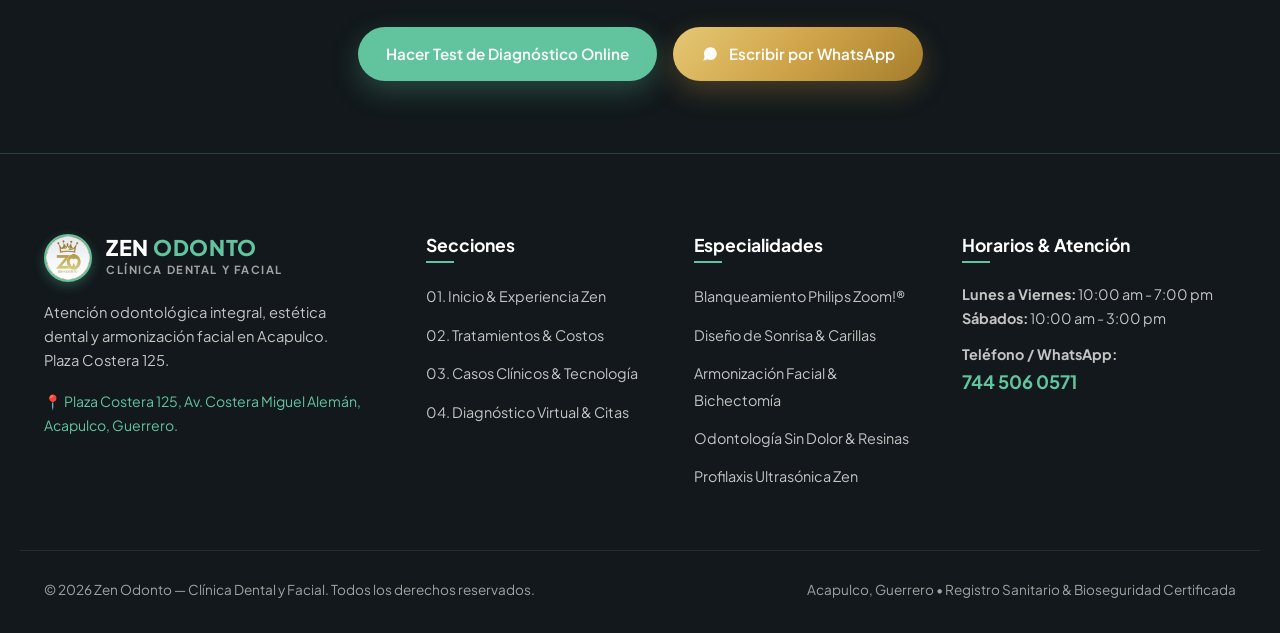
==== commit 7fd5eea8: "Mejorar estetica de hero con paleta blanca luminosa y cristal esmerilado" ====
--- a/index.html
+++ b/index.html
@@ -89,11 +89,11 @@
           <span class="zen-badge">🌿 Sonrisas Brillantes y Frescas</span>
           <span class="zen-badge badge-gold">✨ Nueva Sede Costera 125</span>
         </div>
-        <h1 class="heading-xl hero-title-white">
+        <h1 class="heading-xl hero-title-light">
           <span class="title-mint">MINT FRESH</span> <br>
           <span class="title-gold">WHITENING & CARE</span>
         </h1>
-        <p class="hero-description-white">
+        <p class="hero-description-light">
           Experimenta una nueva dimensión en odontología y armonización facial. Eliminación suave y efectiva de manchas con tecnología <strong>Philips Zoom!®</strong> y fórmulas infundidas con extracto orgánico de menta, en un ambiente diseñado para tu total relajación.
         </p>
 
@@ -102,13 +102,13 @@
             <span>Agenda tu Cita Zen</span>
             <svg width="18" height="18" viewBox="0 0 24 24" fill="none" stroke="currentColor" stroke-width="2"><line x1="5" y1="12" x2="19" y2="12"/><polyline points="12 5 19 12 12 19"/></svg>
           </a>
-          <a href="casos-clinicos.html" class="btn btn-outline-white">
+          <a href="casos-clinicos.html" class="btn btn-outline" style="background: rgba(255, 255, 255, 0.85); backdrop-filter: blur(8px);">
             <svg width="18" height="18" viewBox="0 0 24 24" fill="none" stroke="currentColor" stroke-width="2"><circle cx="12" cy="12" r="10"/><polygon points="10 8 16 12 10 16 10 8"/></svg>
             <span>Ver Casos Antes / Después</span>
           </a>
         </div>
 
-        <div class="hero-stats-row hero-stats-glass">
+        <div class="hero-stats-row hero-stats-glass-light">
           <div class="stat-item">
             <span class="stat-num text-mint">+1,850</span>
             <span class="stat-label">Sonrisas Renovadas</span>
@@ -118,7 +118,7 @@
             <span class="stat-label">Blanqueamiento Zoom!</span>
           </div>
           <div class="stat-item">
-            <span class="stat-num text-white">100%</span>
+            <span class="stat-num">100%</span>
             <span class="stat-label">Protocolo Cero Dolor</span>
           </div>
         </div>
--- a/assets/css/styles.css
+++ b/assets/css/styles.css
@@ -513,7 +513,7 @@
   overflow: hidden;
 }
 
-/* Fullscreen Hero Background for Home */
+/* Fullscreen Hero Background for Home (Luminous Clean Luxury Aesthetic) */
 .hero-fullscreen-bg {
   position: relative;
   min-height: calc(100vh - 80px);
@@ -523,7 +523,7 @@
   align-items: center;
   padding: 80px 0;
   overflow: hidden;
-  background: var(--pro-black);
+  background: #FCFBF7;
 }
 
 .hero-bg-media {
@@ -539,7 +539,7 @@
   height: 100%;
   object-fit: cover;
   object-position: center right;
-  filter: brightness(0.92);
+  filter: contrast(1.02) brightness(1.02);
 }
 
 .hero-bg-overlay {
@@ -547,10 +547,10 @@
   inset: 0;
   background: linear-gradient(
     90deg,
-    rgba(18, 24, 27, 0.94) 0%,
-    rgba(18, 24, 27, 0.8) 42%,
-    rgba(18, 24, 27, 0.45) 75%,
-    rgba(18, 24, 27, 0.25) 100%
+    rgba(252, 251, 247, 0.97) 0%,
+    rgba(252, 251, 247, 0.92) 42%,
+    rgba(252, 251, 247, 0.55) 70%,
+    rgba(252, 251, 247, 0.15) 100%
   );
   z-index: 2;
 }
@@ -565,61 +565,52 @@
   max-width: 660px;
 }
 
-.hero-title-white {
-  color: #FFFFFF;
-  text-shadow: 0 4px 18px rgba(0, 0, 0, 0.6);
+.hero-title-light {
   line-height: 1.1;
   margin-bottom: 20px;
 }
 
-.hero-description-white {
+.hero-title-light .title-mint {
+  color: #1F926B;
+}
+
+.hero-title-light .title-gold {
+  color: #B58826;
+}
+
+.hero-description-light {
   font-size: 1.18rem;
-  color: rgba(255, 255, 255, 0.9);
+  color: #2D3748;
   line-height: 1.7;
   margin-bottom: 32px;
-  text-shadow: 0 2px 8px rgba(0, 0, 0, 0.5);
-}
-
-.btn-outline-white {
-  display: inline-flex;
-  align-items: center;
-  justify-content: center;
-  gap: 10px;
-  padding: 14px 28px;
-  border-radius: var(--radius-pill);
-  font-weight: 600;
-  font-size: 0.95rem;
-  border: 1.5px solid rgba(255, 255, 255, 0.45);
-  color: #FFFFFF;
-  background: rgba(18, 24, 27, 0.45);
-  backdrop-filter: blur(8px);
-  -webkit-backdrop-filter: blur(8px);
-  transition: var(--transition);
-}
-
-.btn-outline-white:hover {
-  background: rgba(255, 255, 255, 0.15);
-  border-color: #FFFFFF;
-  color: #FFFFFF;
-  transform: translateY(-2px);
-}
-
-.hero-stats-glass {
-  background: rgba(18, 24, 27, 0.65);
-  backdrop-filter: blur(14px);
-  -webkit-backdrop-filter: blur(14px);
-  border: 1px solid rgba(98, 196, 158, 0.35);
+}
+
+.hero-description-light strong {
+  color: #12181B;
+}
+
+.hero-stats-glass-light {
+  background: rgba(255, 255, 255, 0.92);
+  backdrop-filter: blur(16px);
+  -webkit-backdrop-filter: blur(16px);
+  border: 1.5px solid rgba(98, 196, 158, 0.35);
   border-radius: var(--radius-md);
-  padding: 20px 24px;
+  padding: 22px 26px;
   max-width: 580px;
-}
-
-.hero-stats-glass .stat-label {
-  color: rgba(255, 255, 255, 0.8);
-}
-
-.text-white {
-  color: #FFFFFF !important;
+  box-shadow: 0 10px 30px rgba(0, 0, 0, 0.05);
+}
+
+.hero-stats-glass-light .stat-num {
+  font-size: 1.85rem;
+  font-weight: 800;
+  line-height: 1;
+}
+
+.hero-stats-glass-light .stat-label {
+  color: #4A5568;
+  font-size: 0.82rem;
+  font-weight: 500;
+  margin-top: 4px;
 }
 
 @media (max-width: 768px) {
@@ -630,11 +621,11 @@
   .hero-bg-overlay {
     background: linear-gradient(
       180deg,
-      rgba(18, 24, 27, 0.88) 0%,
-      rgba(18, 24, 27, 0.92) 100%
+      rgba(252, 251, 247, 0.94) 0%,
+      rgba(252, 251, 247, 0.96) 100%
     );
   }
-  .hero-stats-glass {
+  .hero-stats-glass-light {
     grid-template-columns: 1fr;
     gap: 16px;
   }
